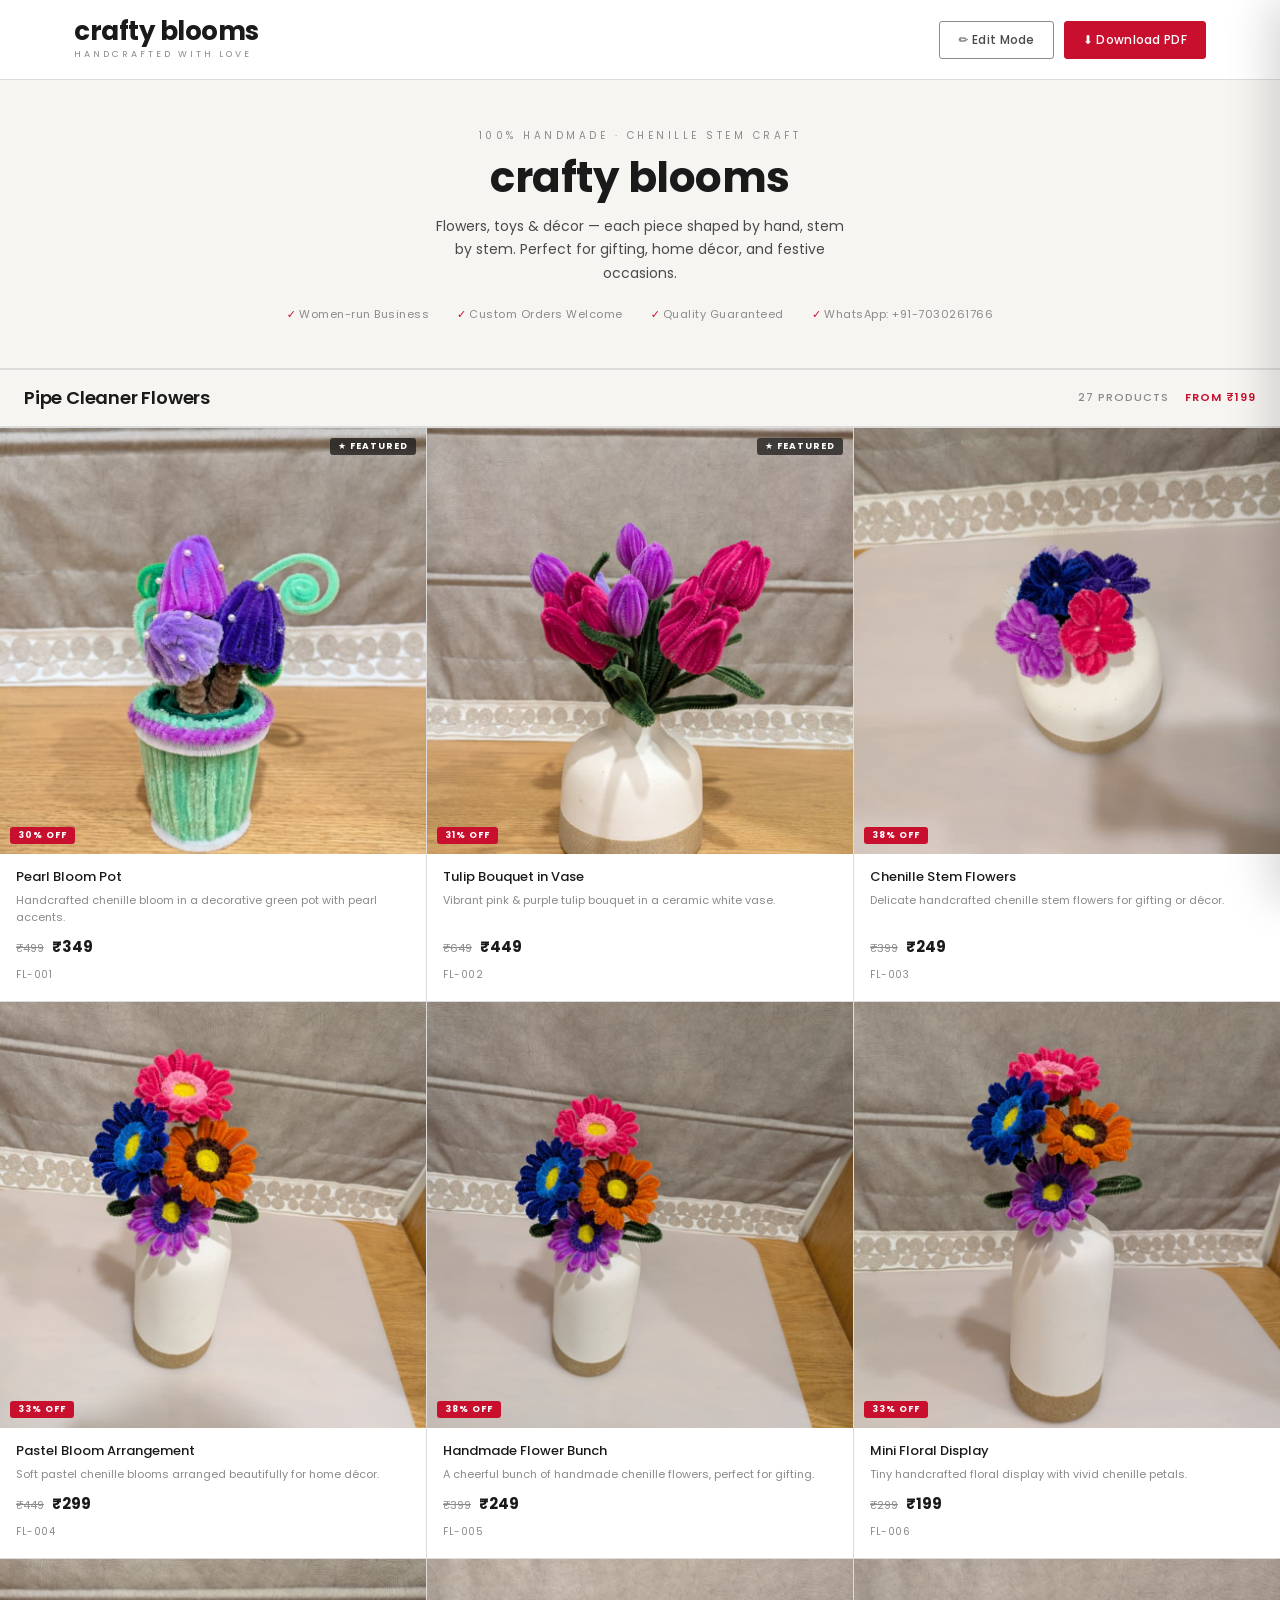
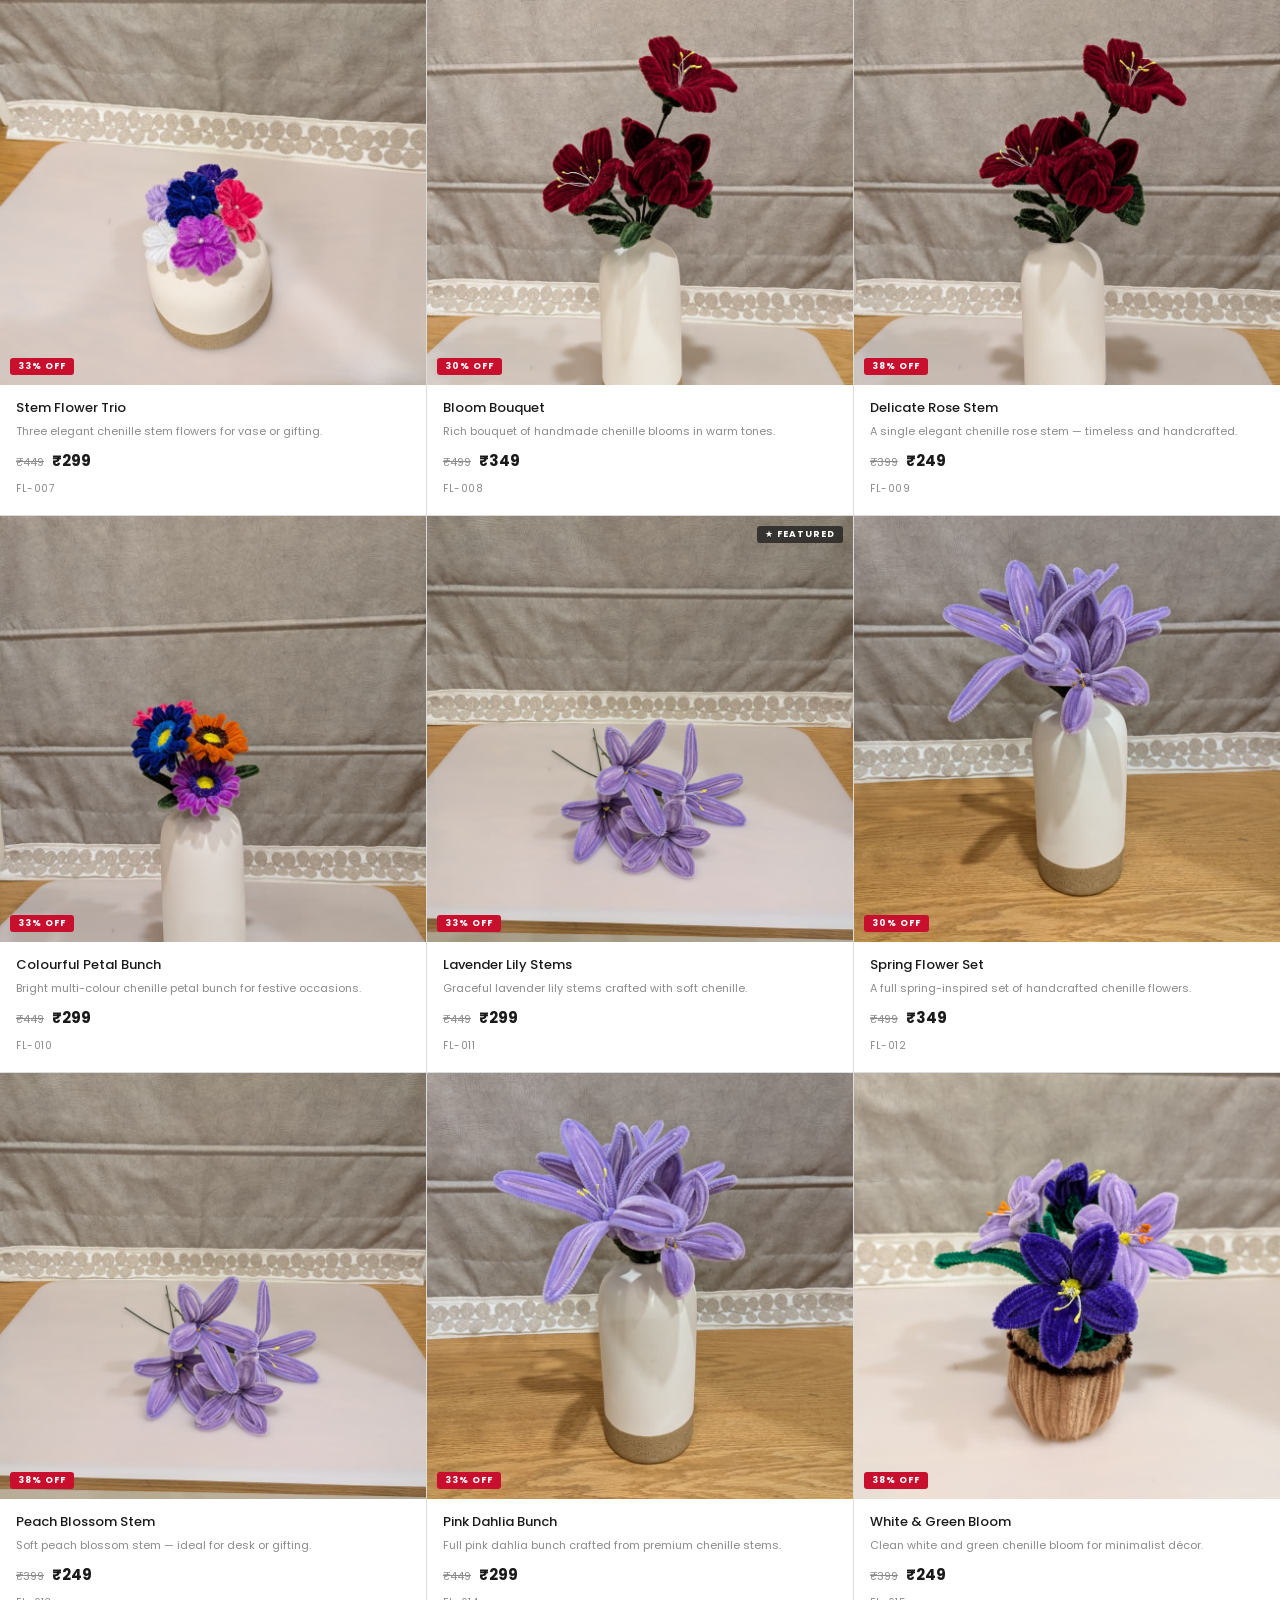
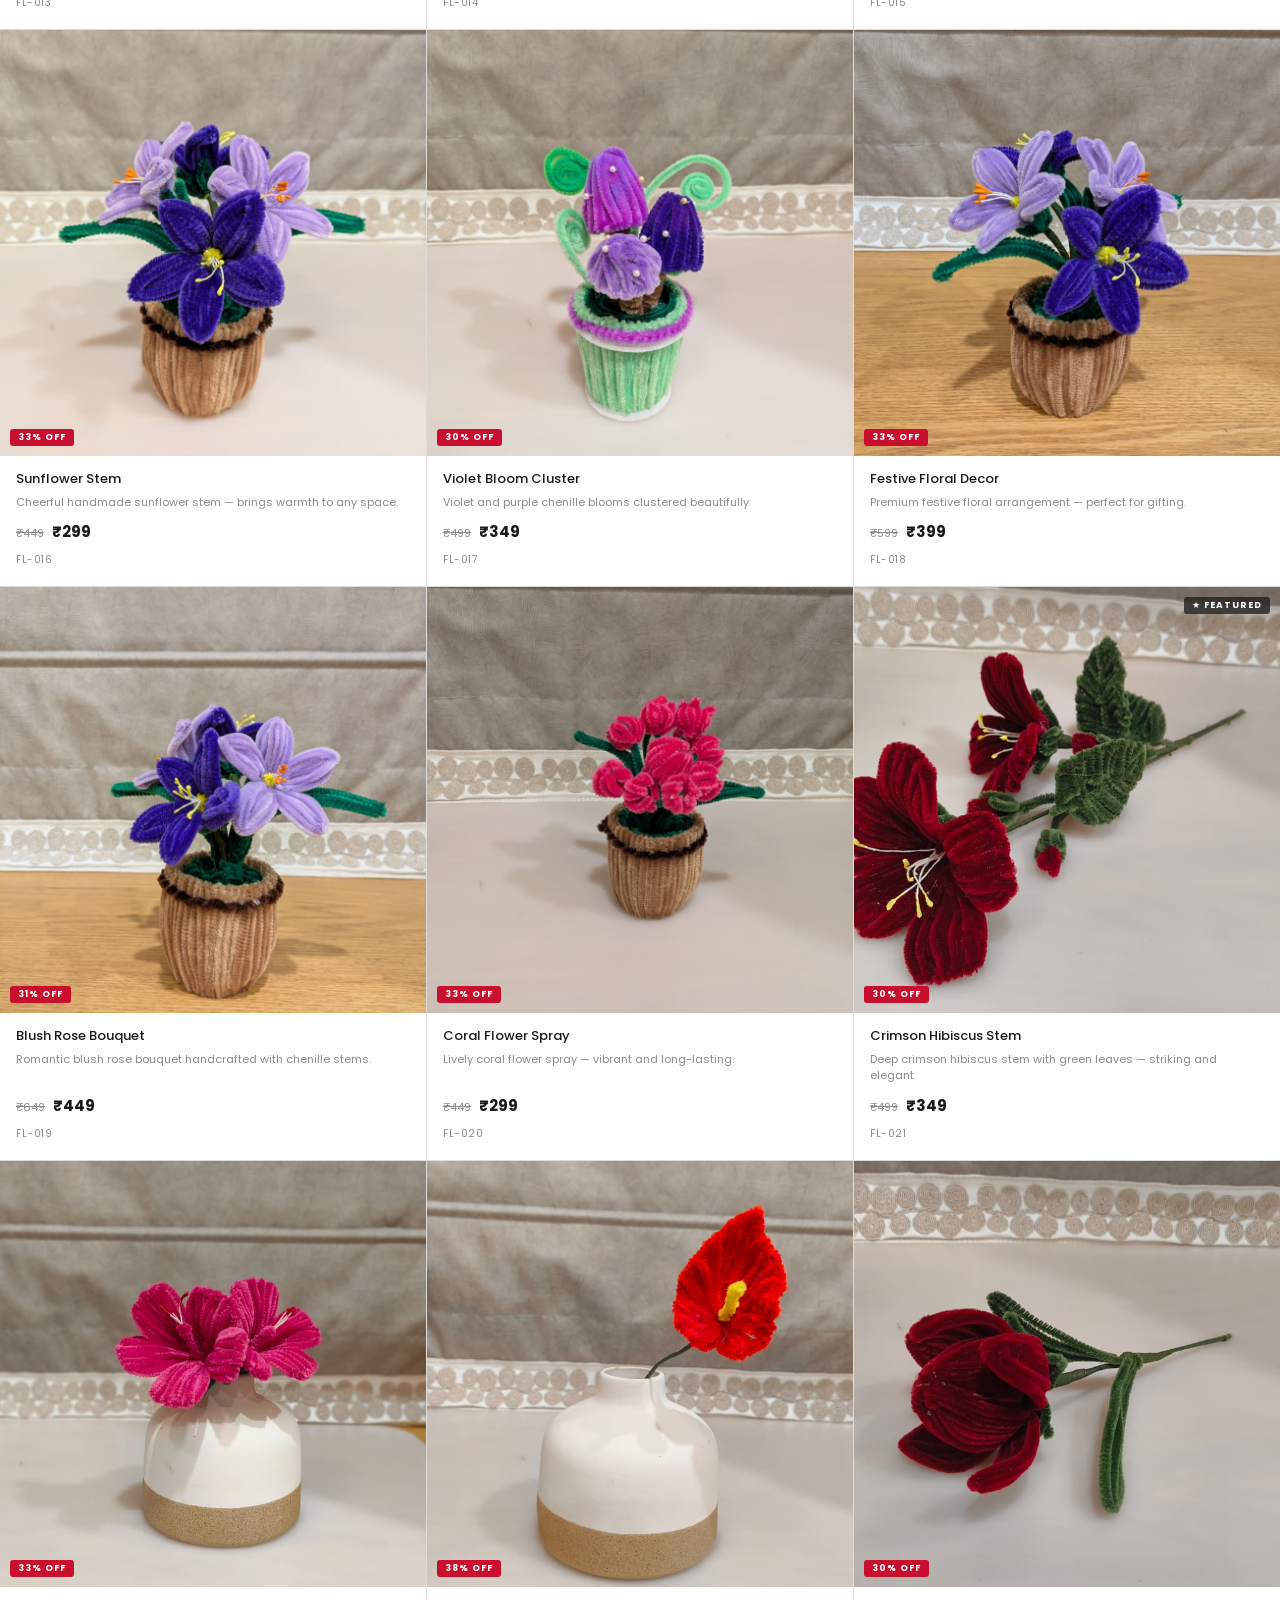
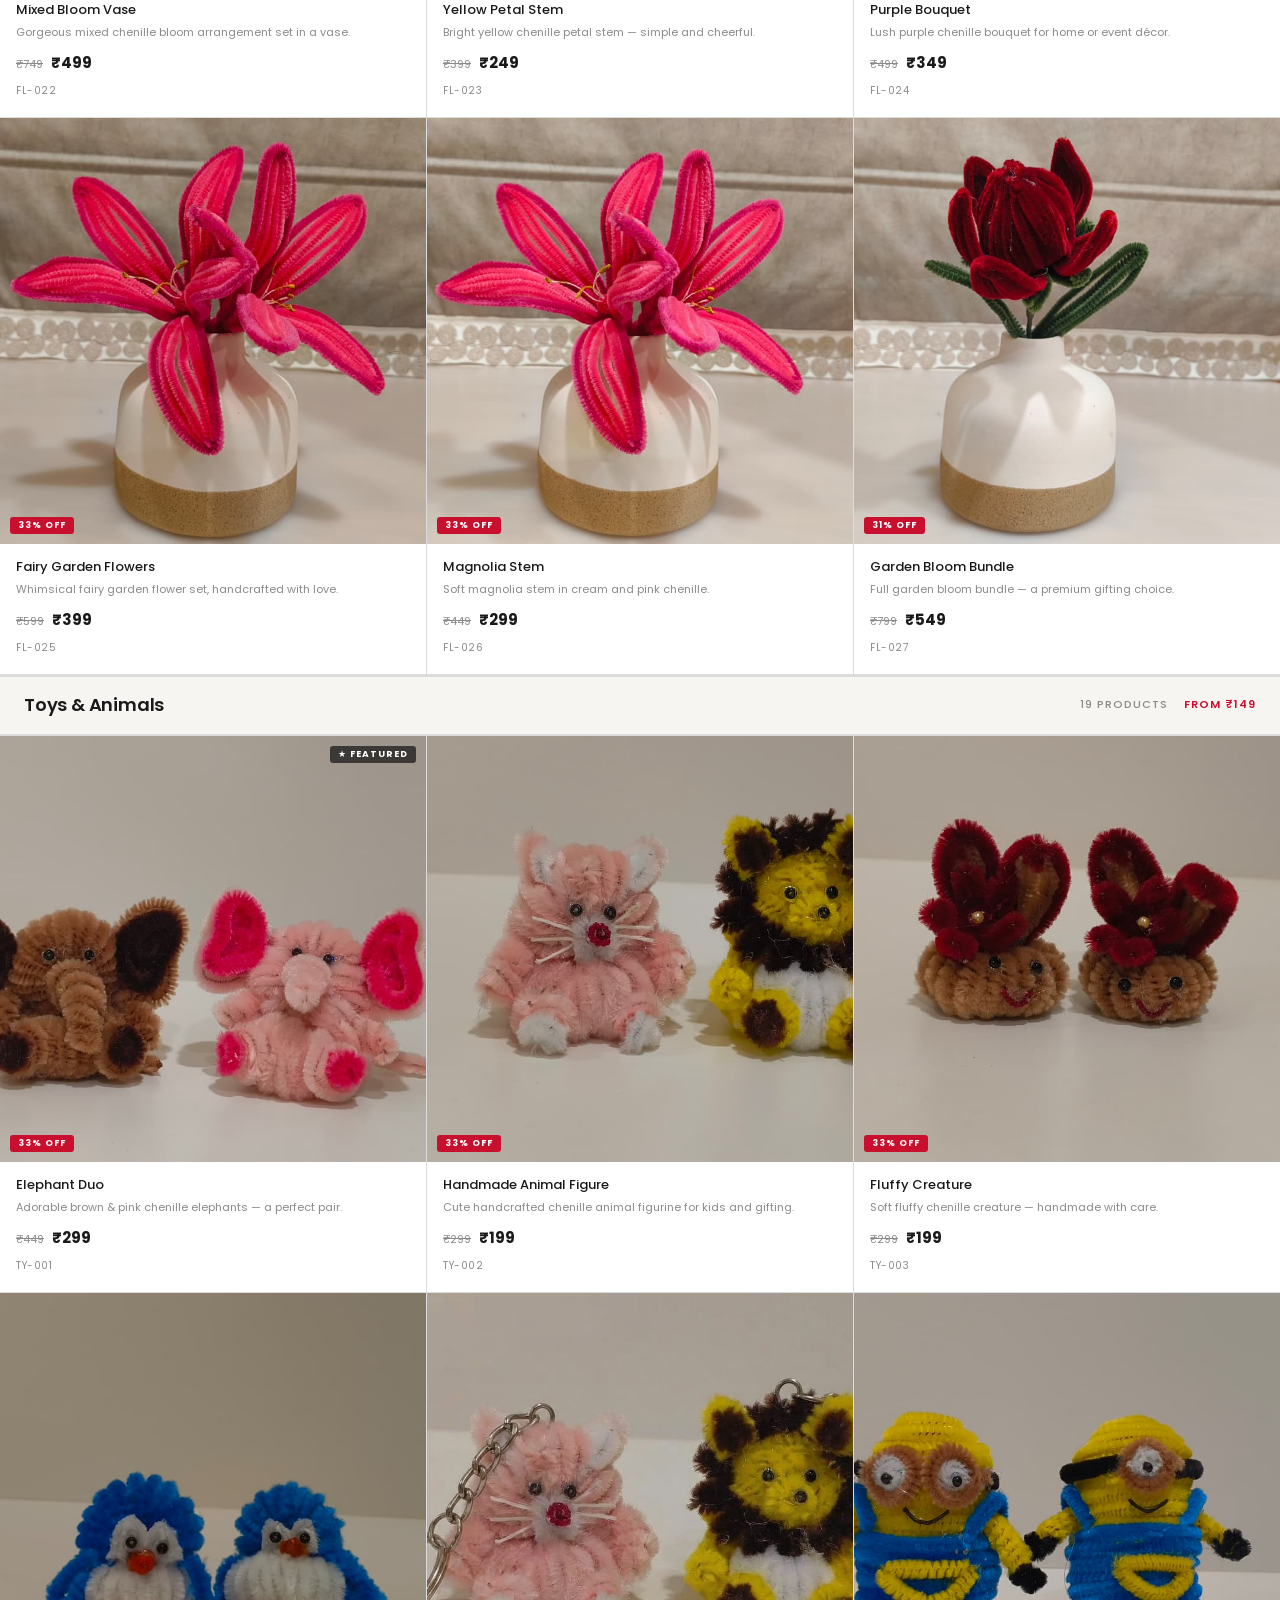
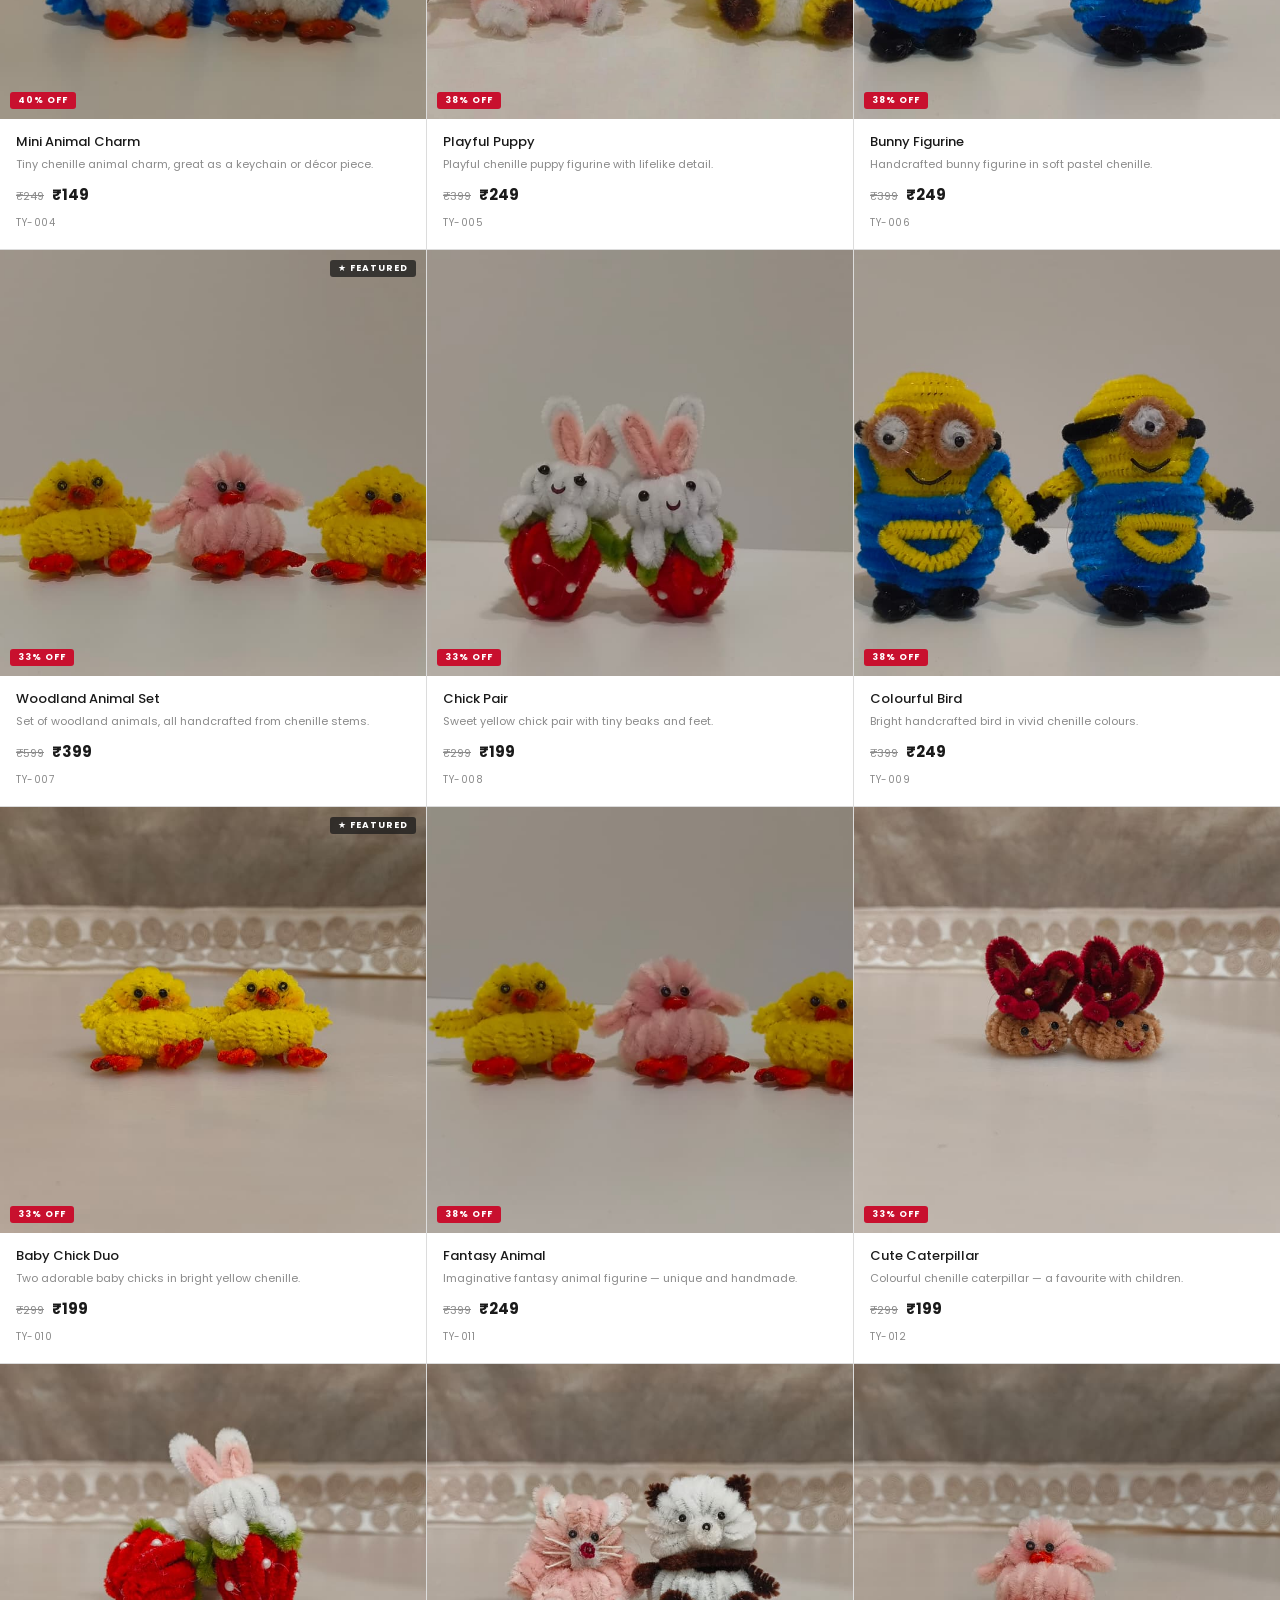
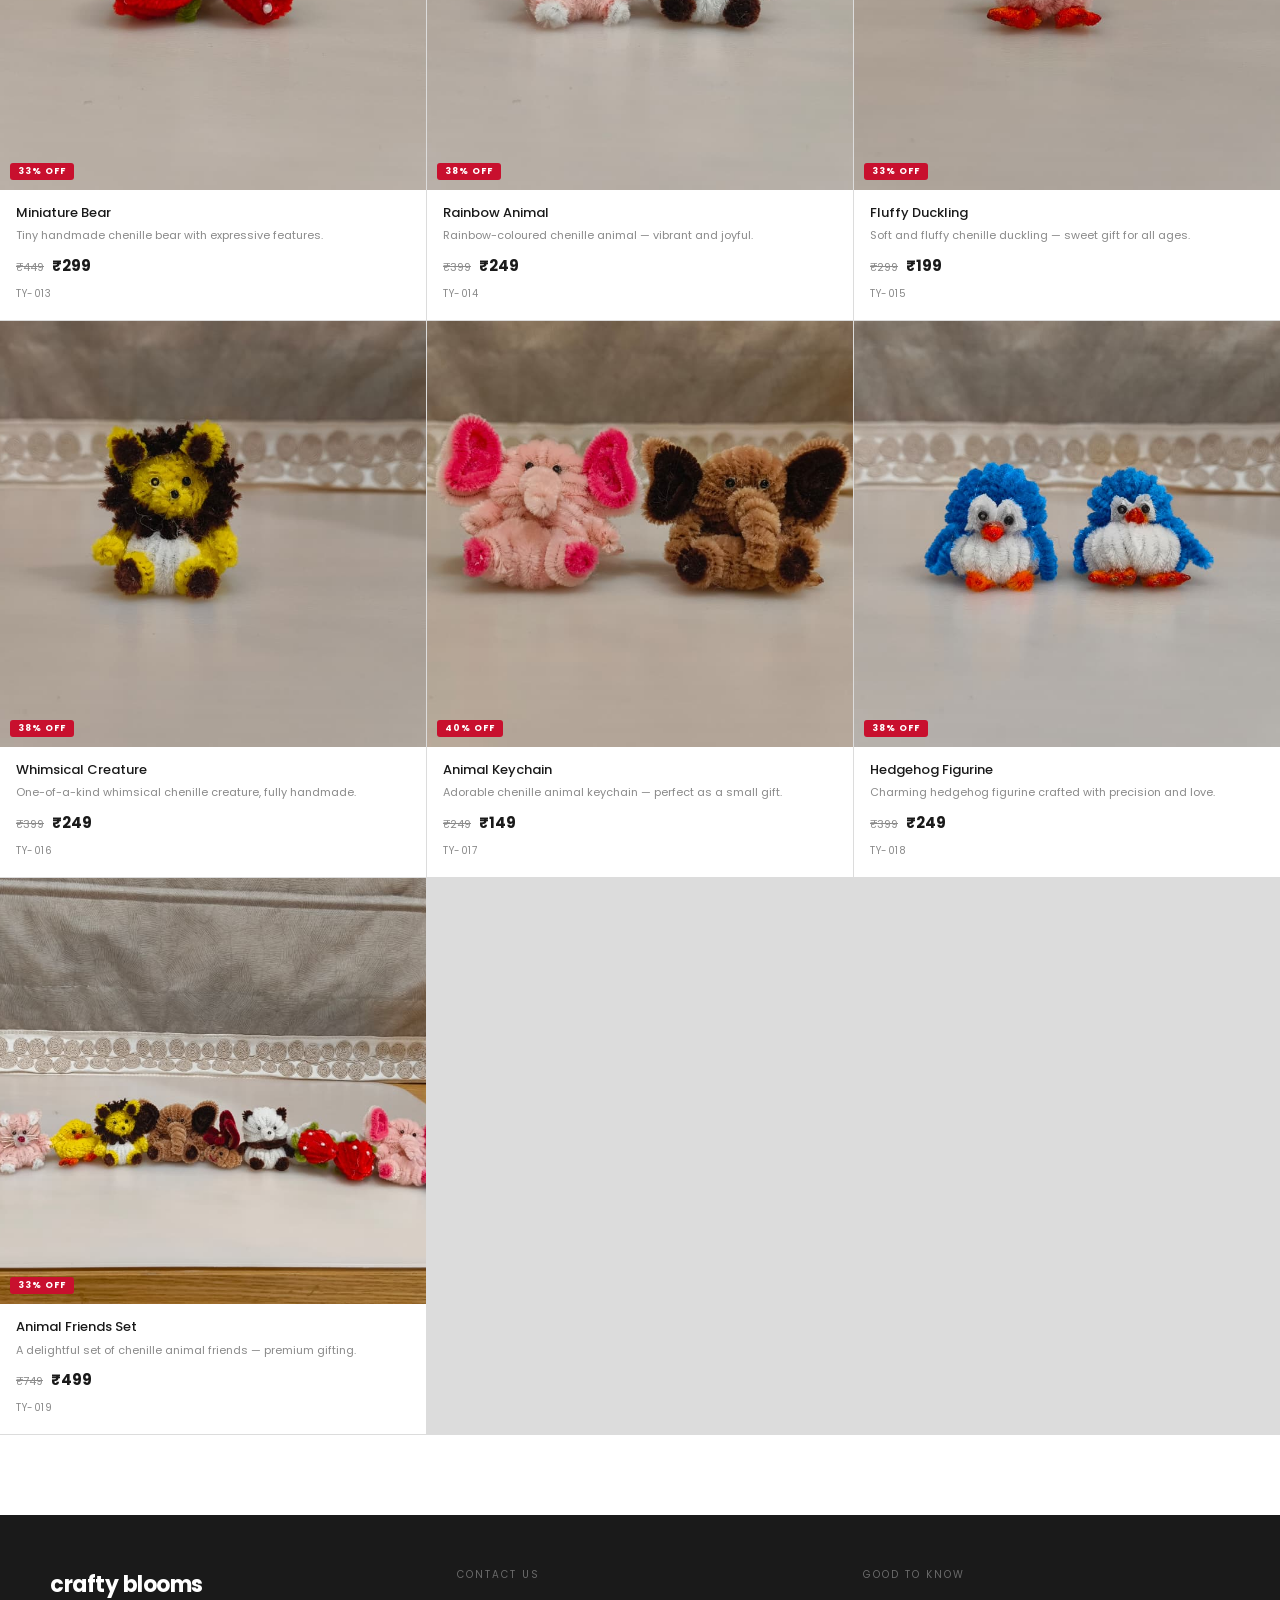
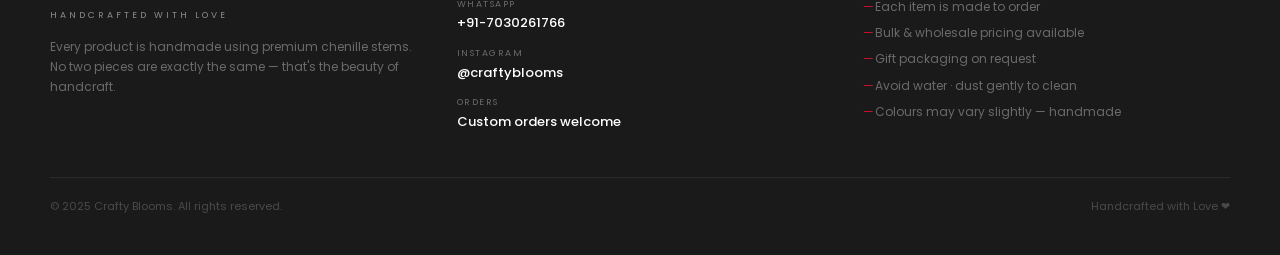
==== index.html @ d7721eab "first commit" ====
<!DOCTYPE html>
<html lang="en">
<head>
  <meta charset="UTF-8">
  <meta name="viewport" content="width=device-width, initial-scale=1.0">
  <title>Crafty Blooms — Handcrafted Chenille Stem Products</title>
  <meta name="description" content="Handcrafted pipe cleaner and chenille stem flowers, toys and décor. Handmade with love.">

  <!-- Poppins Font -->
  <link rel="preconnect" href="https://fonts.googleapis.com">
  <link rel="preconnect" href="https://fonts.gstatic.com" crossorigin>
  <link href="https://fonts.googleapis.com/css2?family=Poppins:wght@400;500;600;700&display=swap" rel="stylesheet">

  <!-- Styles -->
  <link rel="stylesheet" href="styles.css">
</head>
<body>

<!-- ════════════════════════════════════════════
     SITE HEADER
════════════════════════════════════════════ -->
<header class="site-header" id="site-header">
  <div class="site-header__inner">

    <div class="site-header__brand">
      <a class="brand-wordmark" href="#top">crafty blooms</a>
      <p class="brand-tagline">handcrafted with love</p>
    </div>

    <div class="site-header__actions">
      <button class="btn btn--add" id="add-product-btn" onclick="openNewProductForm()" style="display:none;">
        + Add Product
      </button>
      <button class="btn btn--edit-mode" id="edit-mode-btn" onclick="toggleEditMode()">
        ✏ Edit Mode
      </button>
      <button class="btn btn--pdf" id="pdf-btn" onclick="exportPDF()">
        ⬇ Download PDF
      </button>
    </div>

  </div>
</header>


<!-- ════════════════════════════════════════════
     HERO BANNER
════════════════════════════════════════════ -->
<section class="hero-banner" id="top">
  <p class="hero-banner__eyebrow">100% Handmade · Chenille Stem Craft</p>
  <h1 class="hero-banner__title">crafty blooms</h1>
  <p class="hero-banner__sub">
    Flowers, toys &amp; décor — each piece shaped by hand, stem by stem.
    Perfect for gifting, home décor, and festive occasions.
  </p>
  <div class="hero-banner__trust">
    <span class="trust-item">Women-run Business</span>
    <span class="trust-item">Custom Orders Welcome</span>
    <span class="trust-item">Quality Guaranteed</span>
    <span class="trust-item">WhatsApp: +91-7030261766</span>
  </div>
</section>


<!-- ════════════════════════════════════════════
     CATALOG MAIN
════════════════════════════════════════════ -->
<main class="catalog-main" id="catalog-main">

  <!-- ── FLOWERS SECTION ── -->
  <section class="catalog-section" id="section-flowers">
    <div class="filter-strip">
      <span class="filter-strip__left">Pipe Cleaner Flowers</span>
      <div class="filter-strip__right">
        <span class="filter-strip__count" id="flowers-count">27 products</span>
        <span class="filter-strip__from"  id="flowers-from">from ₹249</span>
      </div>
    </div>
    <div class="product-grid" id="flowers-grid">
      <!-- Rendered by catalog.js -->
    </div>
  </section>

  <div class="section-divider"></div>

  <!-- ── TOYS & ANIMALS SECTION ── -->
  <section class="catalog-section" id="section-toys">
    <div class="filter-strip">
      <span class="filter-strip__left">Toys &amp; Animals</span>
      <div class="filter-strip__right">
        <span class="filter-strip__count" id="toys-count">19 products</span>
        <span class="filter-strip__from"  id="toys-from">from ₹149</span>
      </div>
    </div>
    <div class="product-grid" id="toys-grid">
      <!-- Rendered by catalog.js -->
    </div>
  </section>

</main>


<!-- ════════════════════════════════════════════
     SITE FOOTER
════════════════════════════════════════════ -->
<footer class="site-footer">
  <div class="site-footer__inner">

    <div class="footer-brand">
      <div class="footer-brand__wordmark">crafty blooms</div>
      <div class="footer-brand__tagline">handcrafted with love</div>
      <p class="footer-brand__desc">
        Every product is handmade using premium chenille stems.
        No two pieces are exactly the same — that's the beauty of handcraft.
      </p>
    </div>

    <div class="footer-contact">
      <div class="footer-contact__heading">Contact Us</div>
      <div class="footer-contact__item">
        <span class="footer-contact__label">WhatsApp</span>
        <a class="footer-contact__value" href="https://wa.me/917030261766">+91-7030261766</a>
      </div>
      <div class="footer-contact__item">
        <span class="footer-contact__label">Instagram</span>
        <a class="footer-contact__value" href="https://instagram.com/craftyblooms" target="_blank">@craftyblooms</a>
      </div>
      <div class="footer-contact__item">
        <span class="footer-contact__label">Orders</span>
        <span class="footer-contact__value">Custom orders welcome</span>
      </div>
    </div>

    <div class="footer-policy">
      <div class="footer-policy__heading">Good to Know</div>
      <ul class="footer-policy__list">
        <li>Each item is made to order</li>
        <li>Bulk &amp; wholesale pricing available</li>
        <li>Gift packaging on request</li>
        <li>Avoid water · dust gently to clean</li>
        <li>Colours may vary slightly — handmade</li>
      </ul>
    </div>

  </div>
  <div class="site-footer__bottom">
    <span>© 2025 Crafty Blooms. All rights reserved.</span>
    <span>Handcrafted with Love ❤</span>
  </div>
</footer>


<!-- ════════════════════════════════════════════
     CROP MODAL
════════════════════════════════════════════ -->
<div id="crop-modal" role="dialog" aria-modal="true" aria-labelledby="crop-modal-title">
  <div class="crop-modal__panel">

    <div class="crop-modal__header">
      <h2 id="crop-modal-title">Adjust Crop</h2>
      <button class="modal-close" onclick="closeCropModal()" aria-label="Close">✕</button>
    </div>

    <div class="crop-modal__body">
      <div id="crop-container">
        <img id="crop-img" src="" alt="Product image for cropping" draggable="false">
        <div id="crop-overlay">
          <div class="crop-handle crop-handle--nw" data-handle="nw"></div>
          <div class="crop-handle crop-handle--n"  data-handle="n"></div>
          <div class="crop-handle crop-handle--ne" data-handle="ne"></div>
          <div class="crop-handle crop-handle--w"  data-handle="w"></div>
          <div class="crop-handle crop-handle--e"  data-handle="e"></div>
          <div class="crop-handle crop-handle--sw" data-handle="sw"></div>
          <div class="crop-handle crop-handle--s"  data-handle="s"></div>
          <div class="crop-handle crop-handle--se" data-handle="se"></div>
        </div>
      </div>
      <p class="crop-modal__hint">Drag the box to reposition · drag corners to resize</p>

      <div class="crop-modal__upload">
        <label>
          📁 Upload a different image
          <input type="file" accept="image/*" onchange="handleCropImageUpload(event)">
        </label>
      </div>
    </div>

    <div class="crop-modal__actions">
      <button class="btn"           onclick="resetCrop()">↺ Reset</button>
      <button class="btn btn--primary" onclick="saveCrop()">✓ Save Crop</button>
    </div>

  </div>
</div>


<!-- ════════════════════════════════════════════
     PRODUCT EDITOR DRAWER
════════════════════════════════════════════ -->
<div id="editor-drawer" role="dialog" aria-modal="true" aria-labelledby="editor-title">

  <div class="drawer-header">
    <h2 id="editor-title">Edit Product</h2>
    <button class="modal-close" onclick="closeProductEditor()" aria-label="Close">✕</button>
  </div>

  <div class="drawer-body">

    <!-- Hidden ID field -->
    <input type="hidden" id="editor-id">

    <div class="form-group">
      <label for="editor-name">Product Name</label>
      <input type="text" id="editor-name" placeholder="e.g. Tulip Bouquet in Vase">
    </div>

    <div class="form-group">
      <label for="editor-category">Category</label>
      <select id="editor-category">
        <option value="flowers">Pipe Cleaner Flowers</option>
        <option value="toys">Toys &amp; Animals</option>
      </select>
    </div>

    <div class="form-row">
      <div class="form-group">
        <label for="editor-price">Sale Price (₹)</label>
        <input type="number" id="editor-price" placeholder="249" min="0">
      </div>
      <div class="form-group">
        <label for="editor-mrp">MRP / Strike Price (₹)</label>
        <input type="number" id="editor-mrp" placeholder="399 (optional)" min="0">
      </div>
    </div>

    <div class="form-group">
      <label for="editor-desc">Short Description</label>
      <textarea id="editor-desc" placeholder="8–20 words describing the product…"></textarea>
    </div>

    <label class="form-check">
      <input type="checkbox" id="editor-featured">
      ★ Mark as Featured (shows badge, appears on PDF cover)
    </label>

    <div class="form-upload">
      <label>
        🖼 Upload / Replace Image
        <input type="file" accept="image/*" onchange="handleEditorImageUpload(event)">
      </label>
    </div>

  </div><!-- /drawer-body -->

  <div class="drawer-actions">
    <button class="btn btn--primary" onclick="saveProductForm()" style="width:100%;">✓ Save Product</button>
    <button class="btn btn--danger"  id="editor-delete-btn" onclick="deleteProduct(document.getElementById('editor-id').value)" style="width:100%;display:none;">🗑 Delete Product</button>
    <button class="btn"              onclick="closeProductEditor()" style="width:100%;">Cancel</button>
  </div>

</div>
<!-- Overlay behind drawer -->
<div id="editor-overlay"></div>


<!-- ════════════════════════════════════════════
     TOAST NOTIFICATION
════════════════════════════════════════════ -->
<div class="toast" id="toast" role="status" aria-live="polite"></div>


<!-- ════════════════════════════════════════════
     SCRIPTS
════════════════════════════════════════════ -->

<!-- jsPDF -->
<script src="https://cdnjs.cloudflare.com/ajax/libs/jspdf/2.5.1/jspdf.umd.min.js"></script>
<!-- html2canvas -->
<script src="https://cdnjs.cloudflare.com/ajax/libs/html2canvas/1.4.1/html2canvas.min.js"></script>

<!-- Catalog Logic -->
<script src="catalog.js"></script>

<!-- Drawer overlay wiring (needs DOM) -->
<script>
  // Show overlay when drawer opens
  const _drawer  = document.getElementById('editor-drawer');
  const _overlay = document.getElementById('editor-overlay');
  const _obs = new MutationObserver(() => {
    _overlay.style.display = _drawer.classList.contains('open') ? 'block' : 'none';
  });
  _obs.observe(_drawer, { attributes: true, attributeFilter: ['class'] });

  // Toast helper
  function showToast(msg) {
    const t = document.getElementById('toast');
    t.textContent = msg;
    t.classList.add('show');
    setTimeout(() => t.classList.remove('show'), 2400);
  }
</script>

</body>
</html>
---- styles.css ----
/* ============================================================
   Crafty Blooms — Premium Catalog Styles
   Design: afzaai.in-inspired · newdesign.md spec
   ============================================================ */

/* ── Design Tokens ── */
:root {
  --bg-page:     #FFFFFF;
  --bg-soft:     #F7F5F2;
  --bg-dark:     #1A1A1A;
  --ink-900:     #1A1A1A;
  --ink-600:     #4A4A4A;
  --ink-400:     #8A8A8A;
  --rule:        #DCDCDC;
  --accent-red:  #C8102E;
  --accent-red-light: #fdf0f2;
  --font:        'Poppins', system-ui, sans-serif;
  --radius-sm:   3px;
  --radius-md:   6px;
  --transition:  0.18s ease;
  --shadow-card: 0 1px 3px rgba(0,0,0,0.06), 0 4px 14px rgba(0,0,0,0.05);
  --shadow-lift: 0 4px 20px rgba(0,0,0,0.10), 0 1px 4px rgba(0,0,0,0.06);
}

/* ── Reset ── */
*, *::before, *::after { box-sizing: border-box; margin: 0; padding: 0; }
html { scroll-behavior: smooth; }
body {
  font-family: var(--font);
  background: var(--bg-page);
  color: var(--ink-900);
  font-size: 14px;
  line-height: 1.6;
  -webkit-font-smoothing: antialiased;
}
img { display: block; max-width: 100%; }
button { cursor: pointer; font-family: var(--font); }
input, select, textarea { font-family: var(--font); }

/* ── Layout ── */
.container {
  max-width: 1180px;
  margin: 0 auto;
  padding: 0 24px;
}

/* ── HEADER ── */
.site-header {
  position: sticky;
  top: 0;
  z-index: 100;
  background: var(--bg-page);
  border-bottom: 1px solid var(--rule);
}
.site-header__inner {
  display: flex;
  align-items: center;
  justify-content: space-between;
  padding: 18px 24px;
  max-width: 1180px;
  margin: 0 auto;
  gap: 16px;
}
.site-header__brand { flex: 0 0 auto; }
.brand-wordmark {
  font-size: 26px;
  font-weight: 700;
  letter-spacing: -0.5px;
  color: var(--ink-900);
  text-decoration: none;
  line-height: 1;
  display: block;
}
.brand-tagline {
  font-size: 9px;
  font-weight: 400;
  letter-spacing: 3px;
  text-transform: uppercase;
  color: var(--ink-400);
  margin-top: 3px;
}
.site-header__actions {
  display: flex;
  align-items: center;
  gap: 10px;
  flex-wrap: wrap;
  justify-content: flex-end;
}

/* ── HEADER BUTTONS ── */
.btn {
  display: inline-flex;
  align-items: center;
  gap: 6px;
  padding: 9px 18px;
  font-size: 12px;
  font-weight: 500;
  letter-spacing: 0.3px;
  border-radius: var(--radius-sm);
  border: 1px solid var(--rule);
  background: var(--bg-page);
  color: var(--ink-600);
  text-decoration: none;
  transition: all var(--transition);
  white-space: nowrap;
}
.btn:hover { border-color: var(--ink-900); color: var(--ink-900); }
.btn--primary {
  background: var(--ink-900);
  border-color: var(--ink-900);
  color: #fff;
}
.btn--primary:hover { background: #333; border-color: #333; color: #fff; }
.btn--danger {
  background: var(--accent-red);
  border-color: var(--accent-red);
  color: #fff;
}
.btn--danger:hover { background: #a30d24; border-color: #a30d24; color: #fff; }
.btn--edit-mode { border-color: var(--ink-400); color: var(--ink-600); }
.btn--edit-mode.active {
  background: var(--ink-900);
  border-color: var(--ink-900);
  color: #fff;
}
.btn--pdf {
  background: var(--accent-red);
  border-color: var(--accent-red);
  color: #fff;
}
.btn--pdf:hover { background: #a30d24; border-color: #a30d24; }
.btn--pdf:disabled { opacity: 0.6; cursor: not-allowed; }
.btn--add { display: none; } /* shown only in edit mode via JS */

/* ── HERO BANNER ── */
.hero-banner {
  background: var(--bg-soft);
  border-bottom: 1px solid var(--rule);
  padding: 48px 24px 44px;
  text-align: center;
}
.hero-banner__eyebrow {
  font-size: 10px;
  letter-spacing: 3.5px;
  text-transform: uppercase;
  color: var(--ink-400);
  margin-bottom: 10px;
}
.hero-banner__title {
  font-size: clamp(28px, 4vw, 42px);
  font-weight: 700;
  letter-spacing: -0.5px;
  color: var(--ink-900);
  line-height: 1.15;
  margin-bottom: 12px;
}
.hero-banner__sub {
  font-size: 14px;
  color: var(--ink-600);
  max-width: 420px;
  margin: 0 auto 20px;
  line-height: 1.7;
}
.hero-banner__trust {
  display: flex;
  justify-content: center;
  gap: 28px;
  flex-wrap: wrap;
}
.trust-item {
  font-size: 11px;
  color: var(--ink-400);
  letter-spacing: 0.5px;
}
.trust-item::before { content: '✓  '; color: var(--accent-red); font-weight: 700; }

/* ── MAIN CONTENT ── */
.catalog-main { padding: 0 0 80px; }

/* ── CATEGORY SECTION ── */
.catalog-section { margin-bottom: 0; }

/* ── FILTER STRIP ── */
.filter-strip {
  display: flex;
  align-items: center;
  justify-content: space-between;
  padding: 14px 24px;
  background: var(--bg-soft);
  border-top: 1px solid var(--rule);
  border-bottom: 1px solid var(--rule);
  position: sticky;
  top: 69px;
  z-index: 90;
}
.filter-strip__left {
  font-size: 18px;
  font-weight: 600;
  color: var(--ink-900);
  letter-spacing: -0.2px;
}
.filter-strip__right {
  display: flex;
  align-items: center;
  gap: 16px;
  font-size: 11px;
  font-weight: 500;
  letter-spacing: 1px;
  text-transform: uppercase;
  color: var(--ink-400);
}
.filter-strip__count { color: var(--ink-400); }
.filter-strip__from  { color: var(--accent-red); font-weight: 600; }

/* ── PRODUCT GRID ── */
.product-grid {
  display: grid;
  grid-template-columns: repeat(3, 1fr);
  gap: 1px;
  background: var(--rule);
  border-top: 1px solid var(--rule);
  border-bottom: 1px solid var(--rule);
}
@media (max-width: 900px)  { .product-grid { grid-template-columns: repeat(2, 1fr); } }
@media (max-width: 520px)  { .product-grid { grid-template-columns: 1fr; } }

/* ── PRODUCT CARD ── */
.product-card {
  background: var(--bg-page);
  display: flex;
  flex-direction: column;
  position: relative;
  transition: transform var(--transition), box-shadow var(--transition);
}
.product-card:hover {
  z-index: 2;
  transform: translateY(-2px);
  box-shadow: var(--shadow-lift);
}
.product-card--featured { background: var(--bg-page); }

/* ── CARD IMAGE ── */
.product-card__image-wrap {
  position: relative;
  width: 100%;
  aspect-ratio: 1 / 1;
  overflow: hidden;
  background: var(--bg-soft);
}
.product-card__image {
  width: 100%;
  height: 100%;
  object-fit: cover;
  object-position: center;
  transition: transform 0.4s ease;
  display: block;
}
.product-card:hover .product-card__image { transform: scale(1.03); }

/* ── BADGES ── */
.badge {
  position: absolute;
  font-size: 9px;
  font-weight: 700;
  letter-spacing: 1px;
  text-transform: uppercase;
  padding: 4px 8px;
  border-radius: var(--radius-sm);
  line-height: 1;
  z-index: 3;
}
.badge--discount {
  bottom: 10px;
  left: 10px;
  background: var(--accent-red);
  color: #fff;
}
.badge--featured {
  top: 10px;
  right: 10px;
  background: rgba(26,26,26,0.75);
  color: #fff;
  backdrop-filter: blur(4px);
}

/* ── CARD EDIT OVERLAY ── */
.card-edit-overlay {
  position: absolute;
  inset: 0;
  background: rgba(26,26,26,0.45);
  display: flex;
  align-items: center;
  justify-content: center;
  gap: 10px;
  opacity: 0;
  transition: opacity var(--transition);
  z-index: 4;
}
.product-card:hover .card-edit-overlay { opacity: 1; }
.card-btn {
  padding: 8px 14px;
  font-size: 11px;
  font-weight: 600;
  border: 1.5px solid #fff;
  background: rgba(255,255,255,0.15);
  color: #fff;
  border-radius: var(--radius-sm);
  backdrop-filter: blur(6px);
  transition: background var(--transition);
}
.card-btn:hover { background: rgba(255,255,255,0.35); }

/* ── CARD BODY ── */
.product-card__body {
  padding: 14px 16px 18px;
  flex: 1;
  display: flex;
  flex-direction: column;
  gap: 4px;
}
.product-card__name {
  font-size: 13px;
  font-weight: 500;
  color: var(--ink-900);
  line-height: 1.35;
}
.product-card__desc {
  font-size: 11px;
  color: var(--ink-400);
  line-height: 1.5;
  flex: 1;
  margin-top: 2px;
  display: -webkit-box;
  -webkit-line-clamp: 2;
  -webkit-box-orient: vertical;
  overflow: hidden;
}
.product-card__pricing {
  display: flex;
  align-items: baseline;
  gap: 8px;
  margin-top: 6px;
}
.product-card__mrp {
  font-size: 11px;
  font-weight: 400;
  color: var(--ink-400);
  text-decoration: line-through;
}
.product-card__price {
  font-size: 15px;
  font-weight: 700;
  color: var(--ink-900);
}
.product-card__sku {
  font-size: 10px;
  color: var(--ink-400);
  letter-spacing: 0.5px;
  margin-top: 4px;
}

/* ── SECTION DIVIDER between Flowers & Toys ── */
.section-divider {
  height: 1px;
  background: var(--rule);
  margin: 0;
}

/* ── FOOTER ── */
.site-footer {
  background: var(--bg-dark);
  color: #fff;
  padding: 52px 24px 40px;
}
.site-footer__inner {
  max-width: 1180px;
  margin: 0 auto;
  display: grid;
  grid-template-columns: 1fr 1fr 1fr;
  gap: 40px;
  align-items: start;
}
@media (max-width: 720px) {
  .site-footer__inner { grid-template-columns: 1fr; gap: 28px; }
}
.footer-brand__wordmark {
  font-size: 22px;
  font-weight: 700;
  letter-spacing: -0.5px;
  margin-bottom: 6px;
}
.footer-brand__tagline {
  font-size: 9px;
  letter-spacing: 3px;
  text-transform: uppercase;
  color: #8a8a8a;
  margin-bottom: 14px;
}
.footer-brand__desc {
  font-size: 12px;
  color: #6a6a6a;
  line-height: 1.7;
}
.footer-contact__heading {
  font-size: 10px;
  letter-spacing: 2px;
  text-transform: uppercase;
  color: #6a6a6a;
  margin-bottom: 14px;
}
.footer-contact__item {
  display: flex;
  flex-direction: column;
  margin-bottom: 12px;
}
.footer-contact__label {
  font-size: 9px;
  letter-spacing: 1.5px;
  text-transform: uppercase;
  color: #6a6a6a;
  margin-bottom: 2px;
}
.footer-contact__value {
  font-size: 13px;
  font-weight: 500;
  color: #fff;
  text-decoration: none;
}
.footer-contact__value:hover { color: #ddd; }
.footer-policy__heading {
  font-size: 10px;
  letter-spacing: 2px;
  text-transform: uppercase;
  color: #6a6a6a;
  margin-bottom: 14px;
}
.footer-policy__list {
  list-style: none;
  display: flex;
  flex-direction: column;
  gap: 7px;
}
.footer-policy__list li {
  font-size: 12px;
  color: #6a6a6a;
  padding-left: 12px;
  position: relative;
}
.footer-policy__list li::before {
  content: '—';
  position: absolute;
  left: 0;
  color: var(--accent-red);
}
.site-footer__bottom {
  max-width: 1180px;
  margin: 32px auto 0;
  padding-top: 20px;
  border-top: 1px solid #2a2a2a;
  display: flex;
  justify-content: space-between;
  align-items: center;
  font-size: 11px;
  color: #4a4a4a;
  flex-wrap: wrap;
  gap: 8px;
}

/* ── CROP MODAL ── */
#crop-modal {
  display: none;
  position: fixed;
  inset: 0;
  z-index: 1000;
  background: rgba(26,26,26,0.75);
  align-items: center;
  justify-content: center;
  padding: 20px;
  backdrop-filter: blur(4px);
}
.crop-modal__panel {
  background: var(--bg-page);
  border-radius: var(--radius-md);
  width: 100%;
  max-width: 640px;
  max-height: 90vh;
  overflow-y: auto;
  box-shadow: 0 24px 64px rgba(0,0,0,0.25);
}
.crop-modal__header {
  display: flex;
  align-items: center;
  justify-content: space-between;
  padding: 18px 22px;
  border-bottom: 1px solid var(--rule);
}
.crop-modal__header h2 {
  font-size: 15px;
  font-weight: 600;
  color: var(--ink-900);
}
.modal-close {
  width: 32px;
  height: 32px;
  border: 1px solid var(--rule);
  background: none;
  border-radius: 50%;
  font-size: 16px;
  color: var(--ink-400);
  display: flex;
  align-items: center;
  justify-content: center;
  transition: all var(--transition);
}
.modal-close:hover { background: var(--bg-soft); color: var(--ink-900); }
.crop-modal__body { padding: 20px 22px; }
#crop-container {
  position: relative;
  width: 100%;
  user-select: none;
  background: var(--bg-soft);
  border: 1px solid var(--rule);
  border-radius: var(--radius-sm);
  overflow: hidden;
  cursor: crosshair;
}
#crop-img {
  width: 100%;
  height: auto;
  display: block;
  pointer-events: none;
}
#crop-overlay {
  position: absolute;
  border: 2px solid #fff;
  box-shadow: 0 0 0 9999px rgba(0,0,0,0.45);
  cursor: move;
}
.crop-handle {
  position: absolute;
  width: 10px;
  height: 10px;
  background: #fff;
  border: 1.5px solid var(--accent-red);
  border-radius: 2px;
}
.crop-handle--nw { top: -5px;  left: -5px;  cursor: nw-resize; }
.crop-handle--ne { top: -5px;  right: -5px; cursor: ne-resize; }
.crop-handle--sw { bottom: -5px; left: -5px;  cursor: sw-resize; }
.crop-handle--se { bottom: -5px; right: -5px; cursor: se-resize; }
.crop-handle--n  { top: -5px;  left: 50%;   transform: translateX(-50%); cursor: n-resize; }
.crop-handle--s  { bottom: -5px; left: 50%; transform: translateX(-50%); cursor: s-resize; }
.crop-handle--w  { top: 50%;   left: -5px;  transform: translateY(-50%); cursor: w-resize; }
.crop-handle--e  { top: 50%;   right: -5px; transform: translateY(-50%); cursor: e-resize; }
.crop-modal__hint {
  font-size: 11px;
  color: var(--ink-400);
  margin-top: 10px;
  text-align: center;
}
.crop-modal__upload { margin-top: 14px; }
.crop-modal__upload label {
  display: inline-flex;
  align-items: center;
  gap: 6px;
  padding: 8px 14px;
  font-size: 12px;
  font-weight: 500;
  border: 1px solid var(--rule);
  border-radius: var(--radius-sm);
  cursor: pointer;
  color: var(--ink-600);
  transition: all var(--transition);
}
.crop-modal__upload label:hover { border-color: var(--ink-900); color: var(--ink-900); }
.crop-modal__upload input { display: none; }
.crop-modal__actions {
  display: flex;
  gap: 10px;
  padding: 16px 22px;
  border-top: 1px solid var(--rule);
  justify-content: flex-end;
}

/* ── EDITOR DRAWER ── */
#editor-overlay {
  display: none;
  position: fixed;
  inset: 0;
  z-index: 900;
  background: rgba(26,26,26,0.4);
  backdrop-filter: blur(2px);
}
#editor-drawer {
  position: fixed;
  top: 0;
  right: 0;
  bottom: 0;
  width: 380px;
  max-width: 95vw;
  background: var(--bg-page);
  z-index: 910;
  transform: translateX(100%);
  transition: transform 0.28s cubic-bezier(0.4,0,0.2,1);
  display: flex;
  flex-direction: column;
  box-shadow: -12px 0 40px rgba(0,0,0,0.15);
}
#editor-drawer.open  { transform: translateX(0); }
#editor-drawer.open + #editor-overlay,
#editor-overlay.visible { display: block; }
.drawer-header {
  display: flex;
  align-items: center;
  justify-content: space-between;
  padding: 18px 22px;
  border-bottom: 1px solid var(--rule);
  flex-shrink: 0;
}
.drawer-header h2 {
  font-size: 15px;
  font-weight: 600;
  color: var(--ink-900);
}
.drawer-body {
  flex: 1;
  overflow-y: auto;
  padding: 22px;
  display: flex;
  flex-direction: column;
  gap: 16px;
}
.form-group {
  display: flex;
  flex-direction: column;
  gap: 5px;
}
.form-group label {
  font-size: 10px;
  font-weight: 600;
  letter-spacing: 1px;
  text-transform: uppercase;
  color: var(--ink-400);
}
.form-group input,
.form-group select,
.form-group textarea {
  padding: 10px 12px;
  font-size: 13px;
  border: 1px solid var(--rule);
  border-radius: var(--radius-sm);
  color: var(--ink-900);
  background: var(--bg-page);
  transition: border-color var(--transition);
  outline: none;
  width: 100%;
}
.form-group input:focus,
.form-group select:focus,
.form-group textarea:focus { border-color: var(--ink-900); }
.form-group textarea { resize: vertical; min-height: 72px; }
.form-row { display: grid; grid-template-columns: 1fr 1fr; gap: 12px; }
.form-check {
  display: flex;
  align-items: center;
  gap: 10px;
  padding: 10px 12px;
  border: 1px solid var(--rule);
  border-radius: var(--radius-sm);
  cursor: pointer;
  font-size: 13px;
  color: var(--ink-600);
}
.form-check input[type=checkbox] { width: 16px; height: 16px; accent-color: var(--ink-900); cursor: pointer; }
.form-upload { margin-top: 4px; }
.form-upload label {
  display: inline-flex;
  align-items: center;
  gap: 6px;
  padding: 9px 16px;
  font-size: 12px;
  font-weight: 500;
  border: 1px dashed var(--rule);
  border-radius: var(--radius-sm);
  cursor: pointer;
  color: var(--ink-400);
  width: 100%;
  justify-content: center;
  transition: all var(--transition);
}
.form-upload label:hover { border-color: var(--ink-600); color: var(--ink-600); background: var(--bg-soft); }
.form-upload input { display: none; }
.drawer-actions {
  padding: 16px 22px;
  border-top: 1px solid var(--rule);
  display: flex;
  flex-direction: column;
  gap: 10px;
  flex-shrink: 0;
}

/* ── TOAST NOTIFICATION ── */
.toast {
  position: fixed;
  bottom: 24px;
  left: 50%;
  transform: translateX(-50%) translateY(12px);
  background: var(--ink-900);
  color: #fff;
  padding: 12px 22px;
  border-radius: 24px;
  font-size: 13px;
  font-weight: 500;
  z-index: 2000;
  opacity: 0;
  transition: opacity 0.2s, transform 0.2s;
  pointer-events: none;
  white-space: nowrap;
}
.toast.show { opacity: 1; transform: translateX(-50%) translateY(0); }

/* ── UTILITY ── */
.sr-only { position: absolute; width: 1px; height: 1px; overflow: hidden; clip: rect(0,0,0,0); }
.red-accent { color: var(--accent-red); }
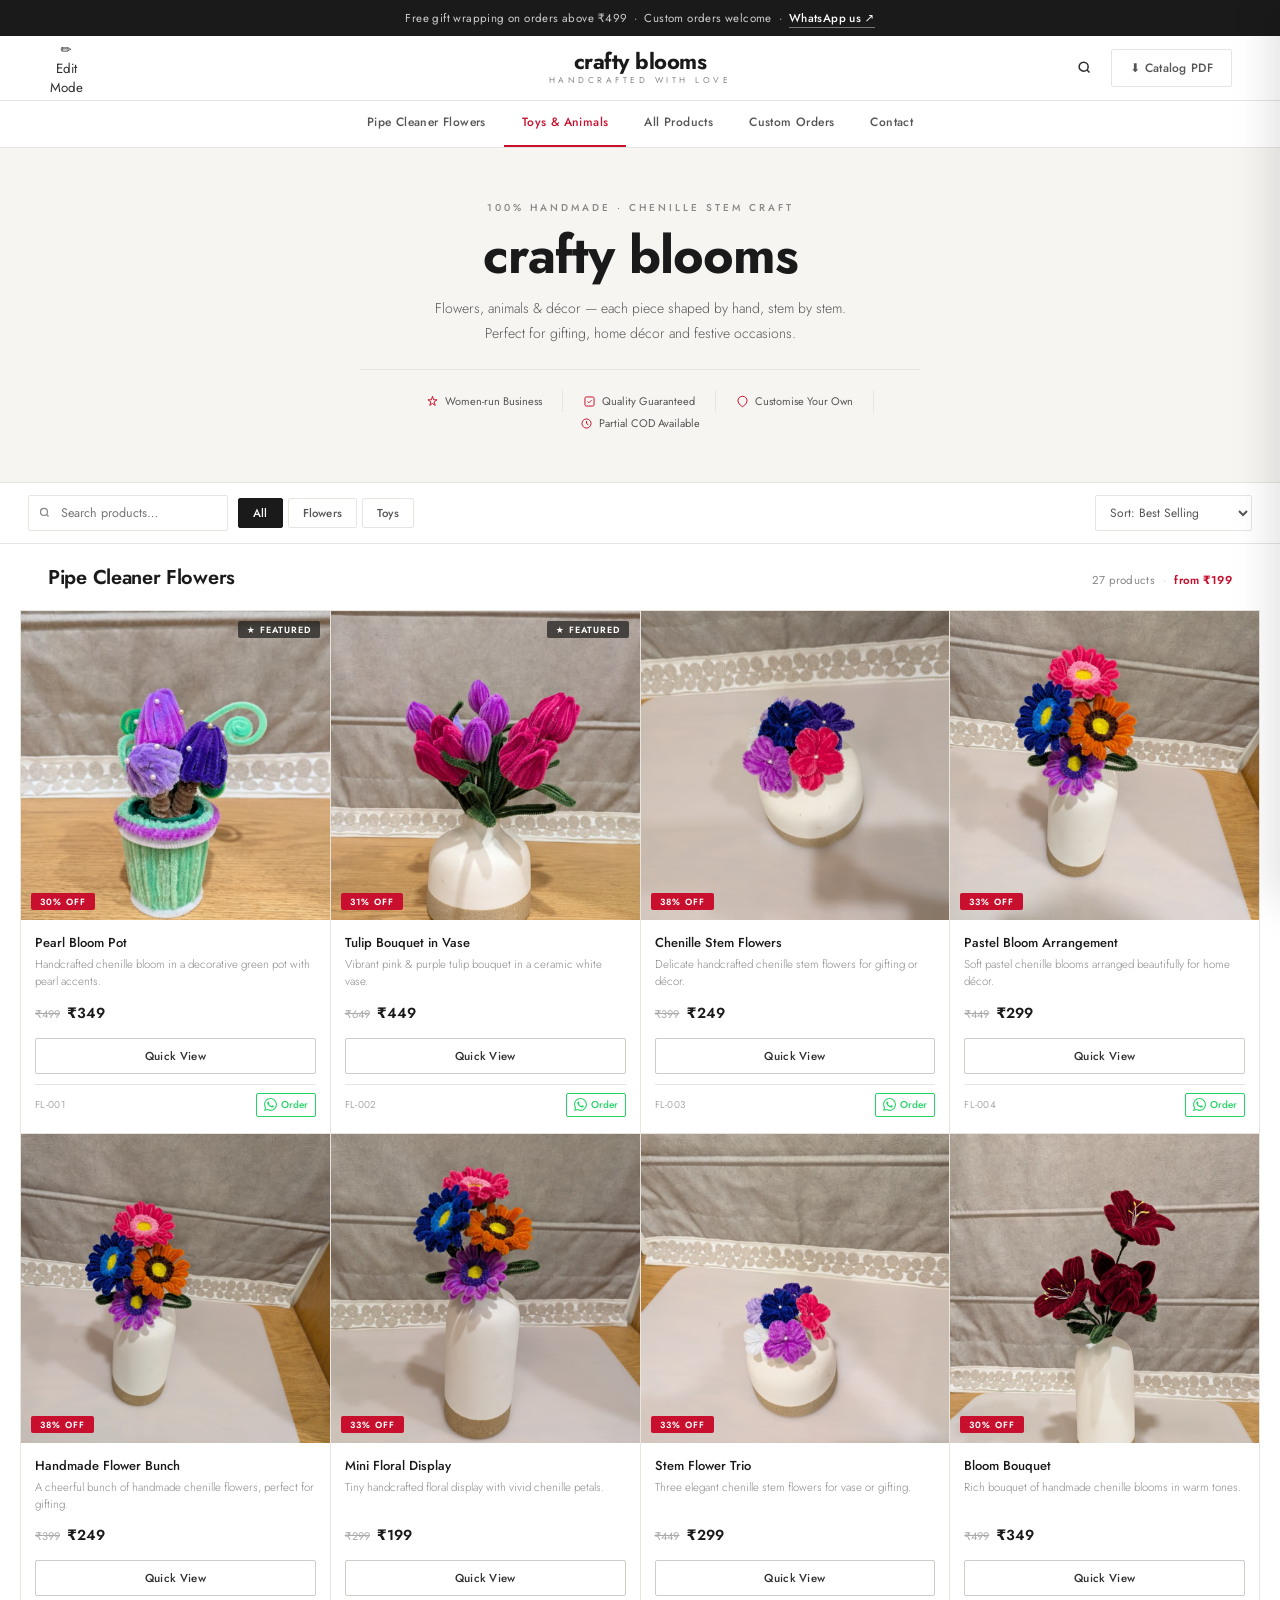
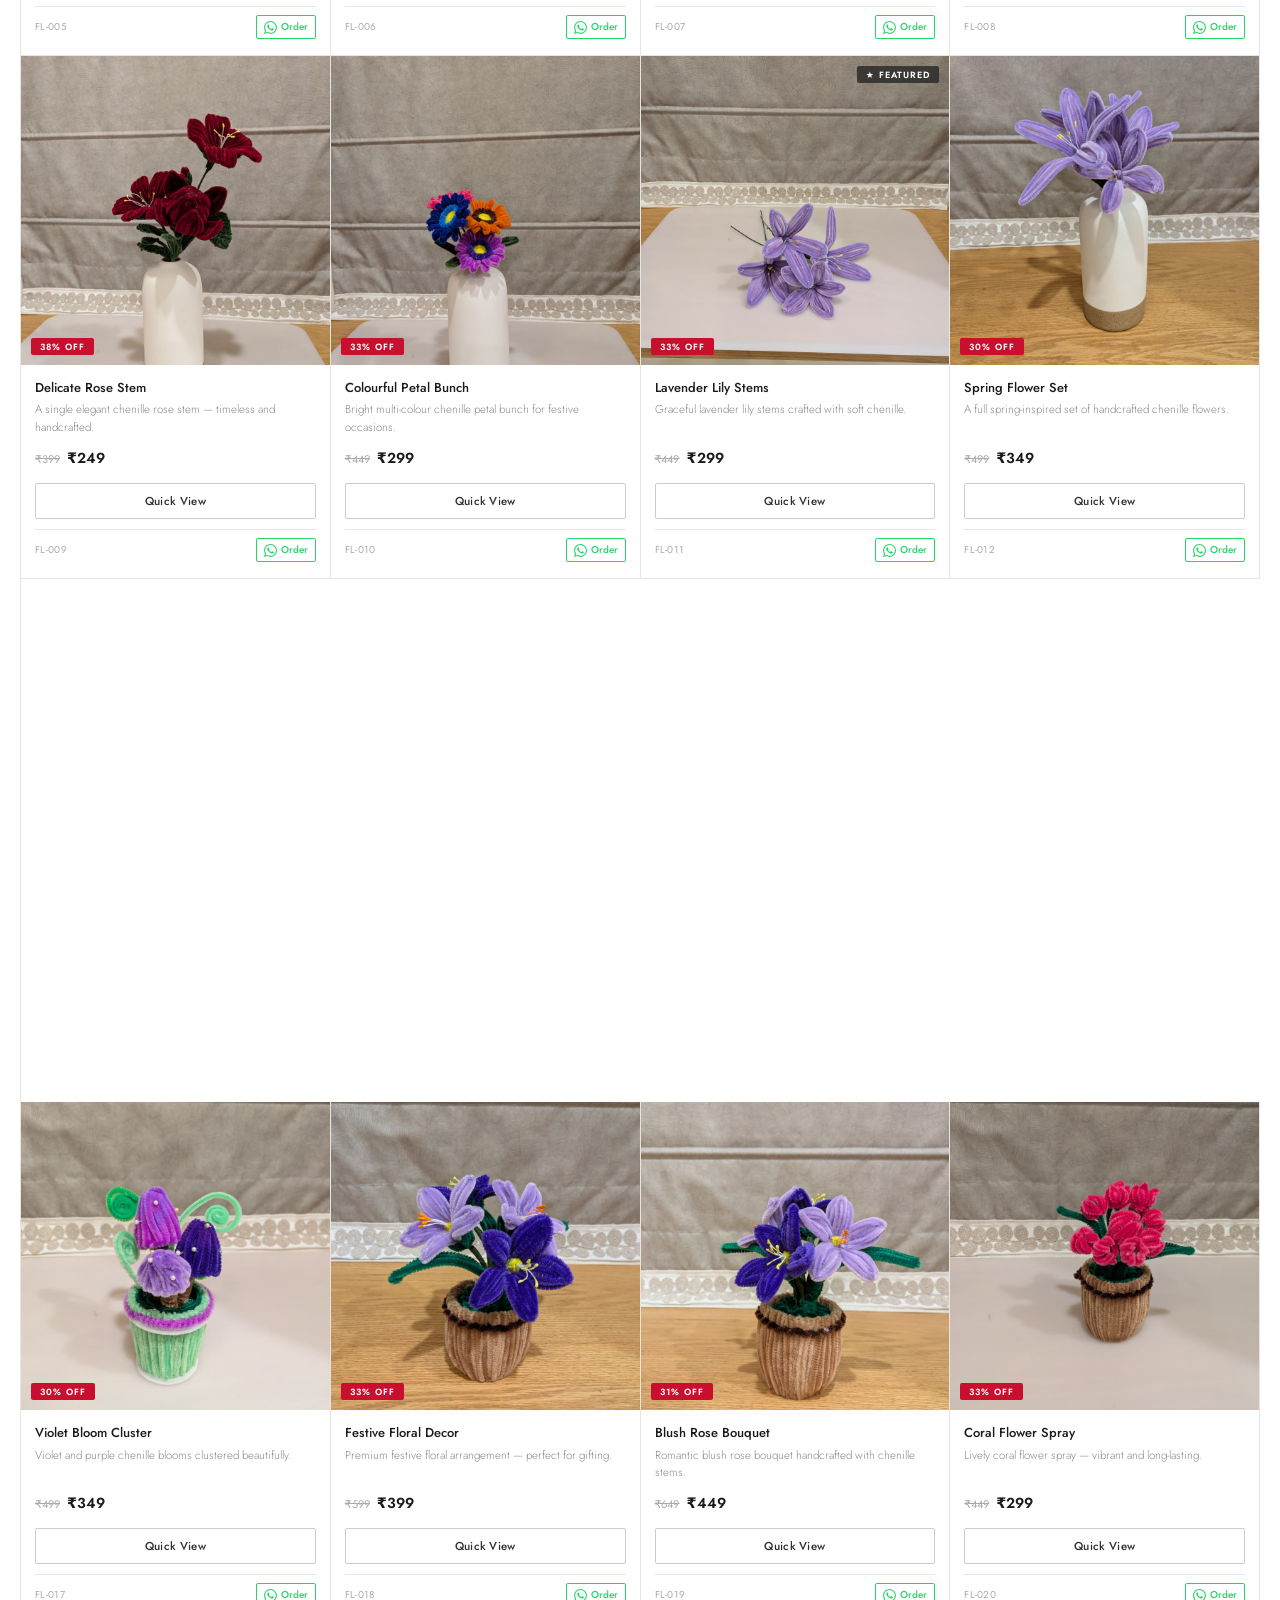
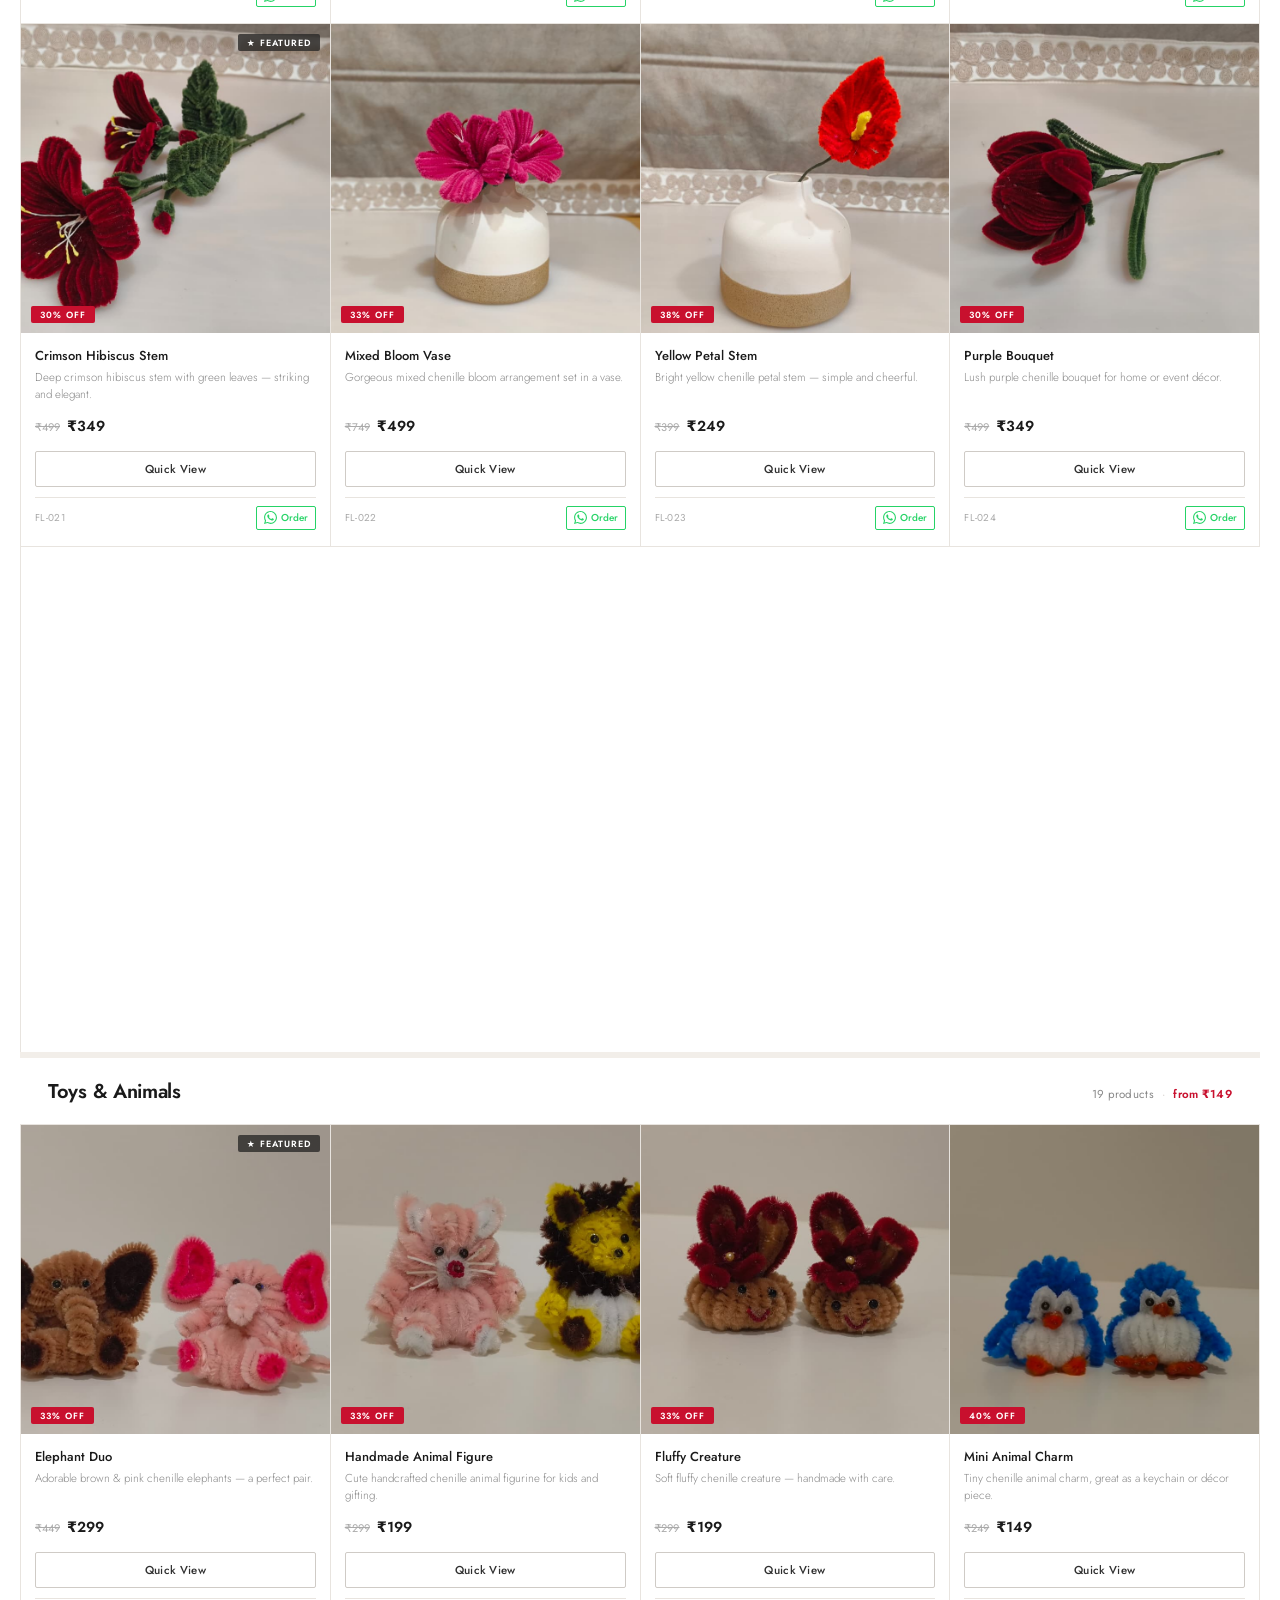
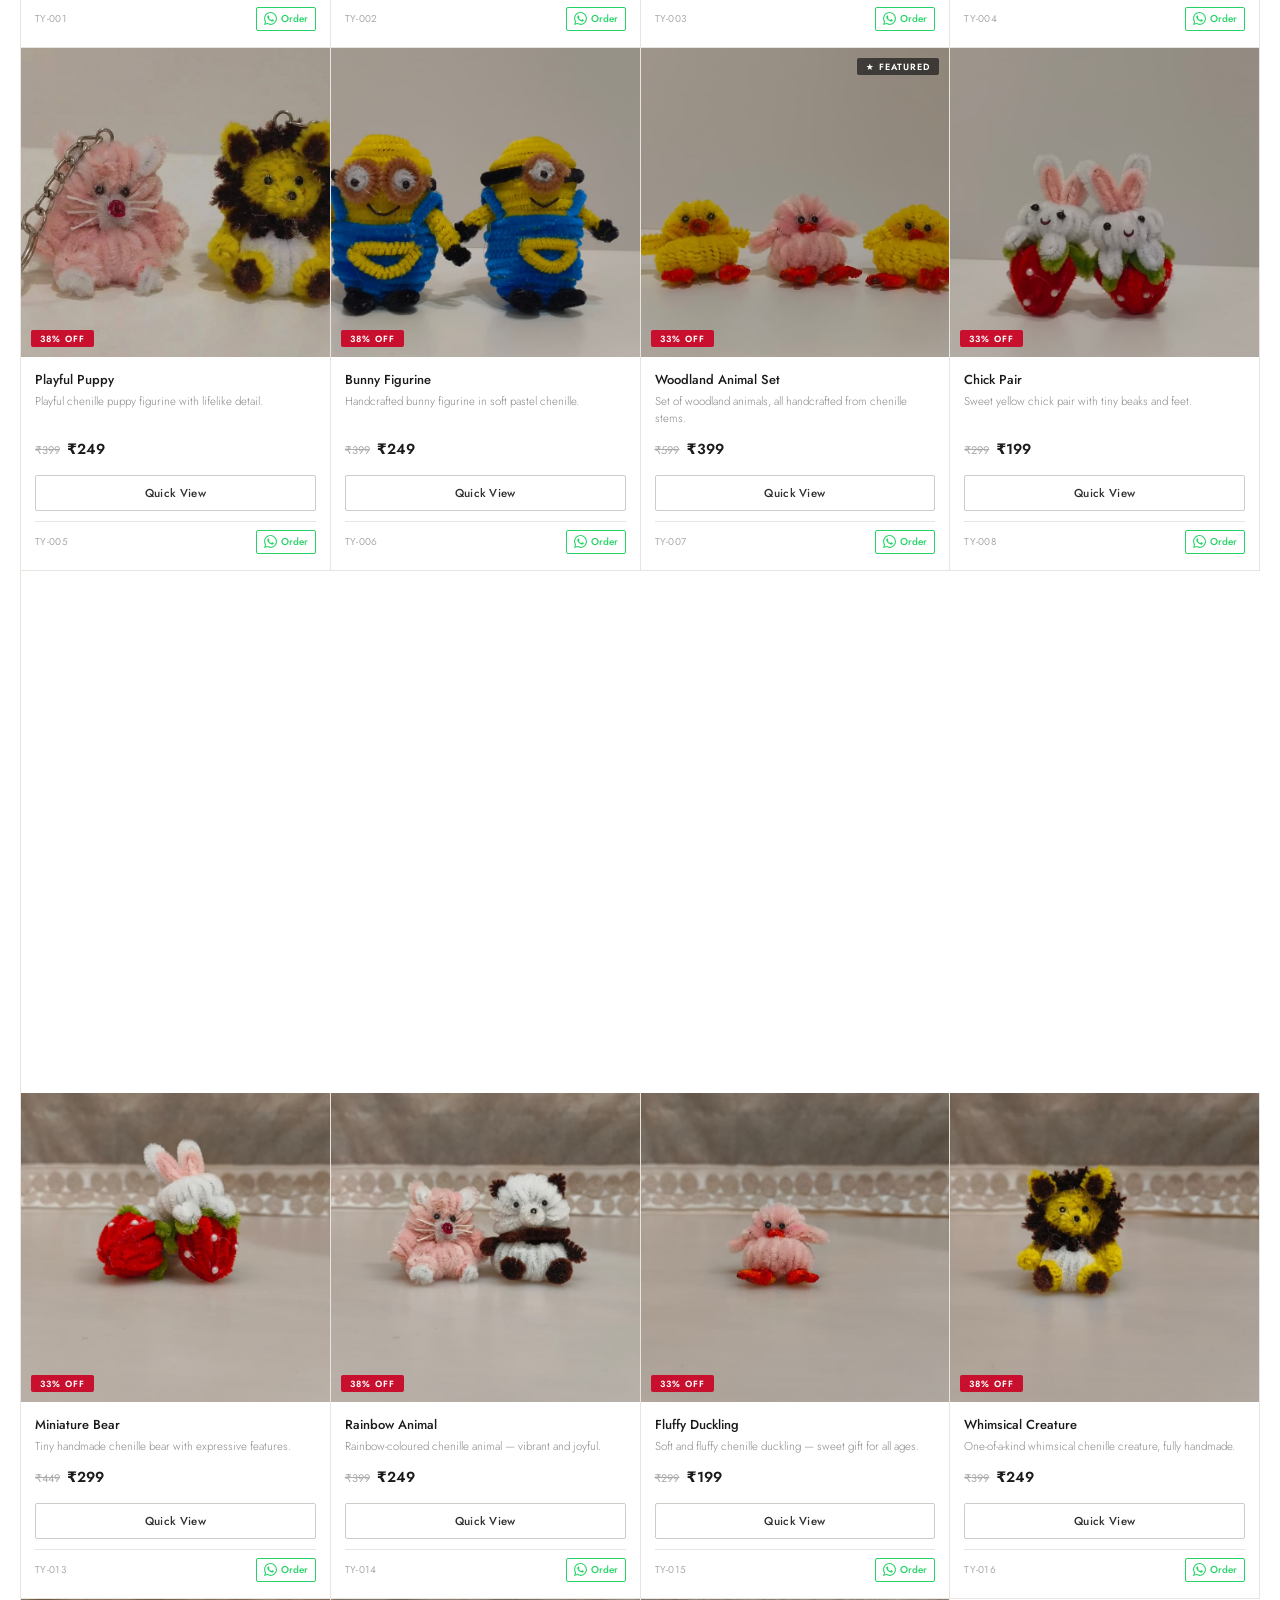
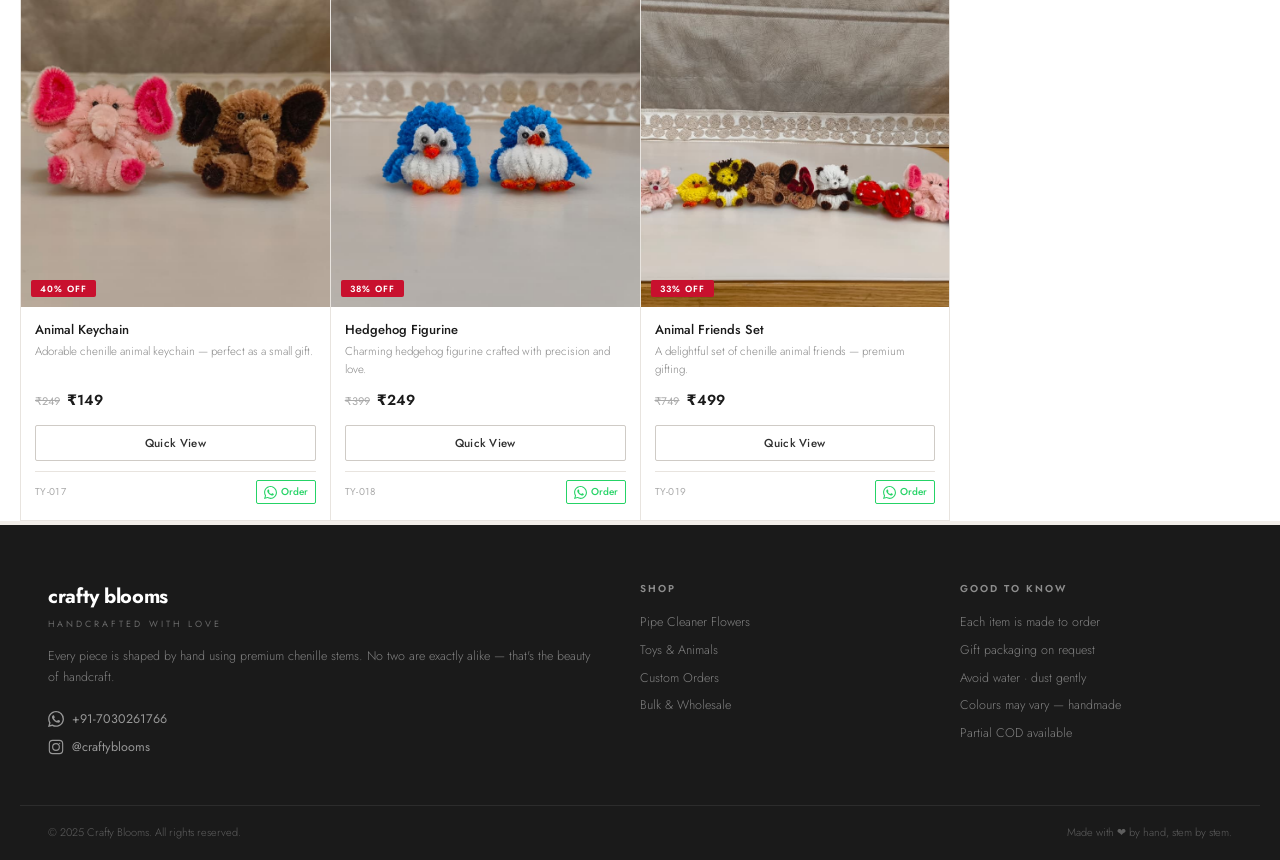
==== commit a55b4605: "Commit layout changes" ====
--- a/index.html
+++ b/index.html
@@ -5,165 +5,247 @@
   <meta name="viewport" content="width=device-width, initial-scale=1.0">
   <title>Crafty Blooms — Handcrafted Chenille Stem Products</title>
   <meta name="description" content="Handcrafted pipe cleaner and chenille stem flowers, toys and décor. Handmade with love.">
-
-  <!-- Poppins Font -->
   <link rel="preconnect" href="https://fonts.googleapis.com">
   <link rel="preconnect" href="https://fonts.gstatic.com" crossorigin>
-  <link href="https://fonts.googleapis.com/css2?family=Poppins:wght@400;500;600;700&display=swap" rel="stylesheet">
-
-  <!-- Styles -->
+  <link href="https://fonts.googleapis.com/css2?family=Jost:wght@300;400;500;600;700&display=swap" rel="stylesheet">
   <link rel="stylesheet" href="styles.css">
 </head>
 <body>
 
-<!-- ════════════════════════════════════════════
-     SITE HEADER
-════════════════════════════════════════════ -->
+<!-- ══ ANNOUNCEMENT BAR ══════════════════════════════════════ -->
+<div class="announce-bar">
+  Free gift wrapping on orders above ₹499 &nbsp;·&nbsp; Custom orders welcome &nbsp;·&nbsp;
+  <a href="https://wa.me/917030261766" target="_blank">WhatsApp us ↗</a>
+</div>
+
+<!-- ══ SITE HEADER ═══════════════════════════════════════════ -->
 <header class="site-header" id="site-header">
   <div class="site-header__inner">
+
+    <div class="header-left">
+      <button class="header-icon-btn" id="edit-mode-btn" onclick="toggleEditMode()" title="Edit Mode">
+        <svg viewBox="0 0 20 20" fill="none" stroke="currentColor" stroke-width="1.7" width="18" height="18"><path d="M14.7 3.3a1 1 0 011.4 1.4L6.4 14.5l-2.8.7.7-2.8L14.7 3.3z"/></svg>
+      </button>
+      <button class="header-icon-btn btn--add" id="add-product-btn" onclick="openNewProductForm()" style="display:none;" title="Add Product">
+        <svg viewBox="0 0 20 20" fill="none" stroke="currentColor" stroke-width="1.7" width="18" height="18"><path d="M10 4v12M4 10h12"/></svg>
+      </button>
+    </div>
 
     <div class="site-header__brand">
       <a class="brand-wordmark" href="#top">crafty blooms</a>
       <p class="brand-tagline">handcrafted with love</p>
     </div>
 
-    <div class="site-header__actions">
-      <button class="btn btn--add" id="add-product-btn" onclick="openNewProductForm()" style="display:none;">
-        + Add Product
-      </button>
-      <button class="btn btn--edit-mode" id="edit-mode-btn" onclick="toggleEditMode()">
-        ✏ Edit Mode
+    <div class="header-right">
+      <button class="header-icon-btn" onclick="toggleMobileSearch()" title="Search">
+        <svg viewBox="0 0 20 20" fill="none" stroke="currentColor" stroke-width="1.7" width="18" height="18"><circle cx="8.5" cy="8.5" r="5"/><path d="M15 15l-3-3"/></svg>
       </button>
       <button class="btn btn--pdf" id="pdf-btn" onclick="exportPDF()">
-        ⬇ Download PDF
+        ⬇ Catalog PDF
       </button>
     </div>
 
   </div>
+
+  <nav class="site-nav" aria-label="Product categories">
+    <div class="site-nav__inner">
+      <a class="nav-link nav-link--active" href="#section-flowers" onclick="setFilter('flowers')">Pipe Cleaner Flowers</a>
+      <a class="nav-link" href="#section-toys"    onclick="setFilter('toys')">Toys &amp; Animals</a>
+      <a class="nav-link" href="#top"             onclick="setFilter('all')">All Products</a>
+      <a class="nav-link" href="https://wa.me/917030261766?text=Hi! I'd like to place a custom order." target="_blank">Custom Orders</a>
+      <a class="nav-link" href="https://wa.me/917030261766" target="_blank">Contact</a>
+    </div>
+  </nav>
+
+  <div class="mobile-search" id="mobile-search" style="display:none;">
+    <div class="search-input-wrap">
+      <svg viewBox="0 0 20 20" fill="none" stroke="currentColor" stroke-width="1.7" width="15" height="15"><circle cx="8.5" cy="8.5" r="5"/><path d="M15 15l-3-3"/></svg>
+      <input type="search" id="search-input-mobile" placeholder="Search products…" oninput="onSearchInput(event)" autocomplete="off">
+    </div>
+  </div>
 </header>
 
 
-<!-- ════════════════════════════════════════════
-     HERO BANNER
-════════════════════════════════════════════ -->
-<section class="hero-banner" id="top">
-  <p class="hero-banner__eyebrow">100% Handmade · Chenille Stem Craft</p>
-  <h1 class="hero-banner__title">crafty blooms</h1>
-  <p class="hero-banner__sub">
-    Flowers, toys &amp; décor — each piece shaped by hand, stem by stem.
-    Perfect for gifting, home décor, and festive occasions.
-  </p>
-  <div class="hero-banner__trust">
-    <span class="trust-item">Women-run Business</span>
-    <span class="trust-item">Custom Orders Welcome</span>
-    <span class="trust-item">Quality Guaranteed</span>
-    <span class="trust-item">WhatsApp: +91-7030261766</span>
+<!-- ══ COLLECTION HERO ════════════════════════════════════════ -->
+<section class="collection-hero" id="top">
+  <div class="collection-hero__inner">
+    <p class="collection-hero__eyebrow">100% Handmade · Chenille Stem Craft</p>
+    <h1 class="collection-hero__title">crafty blooms</h1>
+    <p class="collection-hero__sub">Flowers, animals &amp; décor — each piece shaped by hand, stem by stem.<br>Perfect for gifting, home décor and festive occasions.</p>
+    <div class="trust-strip">
+      <span class="trust-strip__item">
+        <svg viewBox="0 0 20 20" fill="none" stroke="currentColor" stroke-width="1.5" width="13" height="13"><path d="M10 2l1.8 5.4H17l-4.5 3.3 1.7 5.3L10 13 5.8 16l1.7-5.3L3 7.4h5.2z"/></svg>
+        Women-run Business
+      </span>
+      <span class="trust-strip__item">
+        <svg viewBox="0 0 20 20" fill="none" stroke="currentColor" stroke-width="1.5" width="13" height="13"><rect x="3" y="3" width="14" height="14" rx="2"/><path d="M7 10l2 2 4-4"/></svg>
+        Quality Guaranteed
+      </span>
+      <span class="trust-strip__item">
+        <svg viewBox="0 0 20 20" fill="none" stroke="currentColor" stroke-width="1.5" width="13" height="13"><path d="M10 2C6 2 3 5 3 9c0 5 7 9 7 9s7-4 7-9c0-4-3-7-7-7z"/></svg>
+        Customise Your Own
+      </span>
+      <span class="trust-strip__item">
+        <svg viewBox="0 0 20 20" fill="none" stroke="currentColor" stroke-width="1.5" width="13" height="13"><circle cx="10" cy="10" r="7"/><path d="M10 6v4l3 2"/></svg>
+        Partial COD Available
+      </span>
+    </div>
   </div>
 </section>
 
 
-<!-- ════════════════════════════════════════════
-     CATALOG MAIN
-════════════════════════════════════════════ -->
+<!-- ══ FILTER TOOLBAR ════════════════════════════════════════ -->
+<div class="toolbar" id="toolbar">
+  <div class="toolbar__inner">
+    <div class="toolbar__left">
+      <div class="search-input-wrap toolbar__search">
+        <svg viewBox="0 0 20 20" fill="none" stroke="currentColor" stroke-width="1.7" width="14" height="14"><circle cx="8.5" cy="8.5" r="5"/><path d="M15 15l-3-3"/></svg>
+        <input type="search" id="search-input" placeholder="Search products…" oninput="onSearchInput(event)" autocomplete="off">
+      </div>
+      <div class="filter-pills">
+        <button class="filter-pill filter-pill--active" data-cat="all"     onclick="setFilter('all')">All</button>
+        <button class="filter-pill"                     data-cat="flowers" onclick="setFilter('flowers')">Flowers</button>
+        <button class="filter-pill"                     data-cat="toys"    onclick="setFilter('toys')">Toys</button>
+      </div>
+    </div>
+    <div class="toolbar__right">
+      <span class="toolbar__count" id="search-results-count"></span>
+      <select id="sort-select" onchange="onSortChange(event)" aria-label="Sort">
+        <option value="default">Sort: Best Selling</option>
+        <option value="asc">Price: Low to High</option>
+        <option value="desc">Price: High to Low</option>
+      </select>
+    </div>
+  </div>
+</div>
+
+
+<!-- ══ CATALOG MAIN ══════════════════════════════════════════ -->
 <main class="catalog-main" id="catalog-main">
 
-  <!-- ── FLOWERS SECTION ── -->
   <section class="catalog-section" id="section-flowers">
-    <div class="filter-strip">
-      <span class="filter-strip__left">Pipe Cleaner Flowers</span>
-      <div class="filter-strip__right">
-        <span class="filter-strip__count" id="flowers-count">27 products</span>
-        <span class="filter-strip__from"  id="flowers-from">from ₹249</span>
-      </div>
-    </div>
-    <div class="product-grid" id="flowers-grid">
-      <!-- Rendered by catalog.js -->
-    </div>
+    <div class="section-header">
+      <div class="section-header__inner">
+        <h2 class="section-header__title">Pipe Cleaner Flowers</h2>
+        <div class="section-header__meta">
+          <span id="flowers-count">27 products</span>
+          <span class="section-header__sep">·</span>
+          <span id="flowers-from" class="section-header__from">from ₹249</span>
+        </div>
+      </div>
+    </div>
+    <div class="product-grid" id="flowers-grid"></div>
   </section>
 
-  <div class="section-divider"></div>
-
-  <!-- ── TOYS & ANIMALS SECTION ── -->
+  <div class="section-rule"></div>
+
   <section class="catalog-section" id="section-toys">
-    <div class="filter-strip">
-      <span class="filter-strip__left">Toys &amp; Animals</span>
-      <div class="filter-strip__right">
-        <span class="filter-strip__count" id="toys-count">19 products</span>
-        <span class="filter-strip__from"  id="toys-from">from ₹149</span>
-      </div>
-    </div>
-    <div class="product-grid" id="toys-grid">
-      <!-- Rendered by catalog.js -->
-    </div>
+    <div class="section-header">
+      <div class="section-header__inner">
+        <h2 class="section-header__title">Toys &amp; Animals</h2>
+        <div class="section-header__meta">
+          <span id="toys-count">19 products</span>
+          <span class="section-header__sep">·</span>
+          <span id="toys-from" class="section-header__from">from ₹149</span>
+        </div>
+      </div>
+    </div>
+    <div class="product-grid" id="toys-grid"></div>
   </section>
 
 </main>
 
 
-<!-- ════════════════════════════════════════════
-     SITE FOOTER
-════════════════════════════════════════════ -->
+<!-- ══ SITE FOOTER ═══════════════════════════════════════════ -->
 <footer class="site-footer">
-  <div class="site-footer__inner">
-
-    <div class="footer-brand">
-      <div class="footer-brand__wordmark">crafty blooms</div>
-      <div class="footer-brand__tagline">handcrafted with love</div>
-      <p class="footer-brand__desc">
-        Every product is handmade using premium chenille stems.
-        No two pieces are exactly the same — that's the beauty of handcraft.
-      </p>
-    </div>
-
-    <div class="footer-contact">
-      <div class="footer-contact__heading">Contact Us</div>
-      <div class="footer-contact__item">
-        <span class="footer-contact__label">WhatsApp</span>
-        <a class="footer-contact__value" href="https://wa.me/917030261766">+91-7030261766</a>
-      </div>
-      <div class="footer-contact__item">
-        <span class="footer-contact__label">Instagram</span>
-        <a class="footer-contact__value" href="https://instagram.com/craftyblooms" target="_blank">@craftyblooms</a>
-      </div>
-      <div class="footer-contact__item">
-        <span class="footer-contact__label">Orders</span>
-        <span class="footer-contact__value">Custom orders welcome</span>
-      </div>
-    </div>
-
-    <div class="footer-policy">
-      <div class="footer-policy__heading">Good to Know</div>
-      <ul class="footer-policy__list">
+  <div class="site-footer__top">
+
+    <div class="footer-col footer-col--brand">
+      <div class="footer-wordmark">crafty blooms</div>
+      <div class="footer-tagline">handcrafted with love</div>
+      <p class="footer-desc">Every piece is shaped by hand using premium chenille stems. No two are exactly alike — that's the beauty of handcraft.</p>
+      <div class="footer-socials">
+        <a class="footer-social" href="https://wa.me/917030261766" target="_blank">
+          <svg viewBox="0 0 24 24" fill="currentColor" width="16" height="16"><path d="M17.472 14.382c-.297-.149-1.758-.867-2.03-.967-.273-.099-.471-.148-.67.15-.197.297-.767.966-.94 1.164-.173.199-.347.223-.644.075-.297-.15-1.255-.463-2.39-1.475-.883-.788-1.48-1.761-1.653-2.059-.173-.297-.018-.458.13-.606.134-.133.298-.347.446-.52.149-.174.198-.298.298-.497.099-.198.05-.371-.025-.52-.075-.149-.669-1.612-.916-2.207-.242-.579-.487-.5-.669-.51-.173-.008-.371-.01-.57-.01-.198 0-.52.074-.792.372-.272.297-1.04 1.016-1.04 2.479 0 1.462 1.065 2.875 1.213 3.074.149.198 2.096 3.2 5.077 4.487.709.306 1.262.489 1.694.625.712.227 1.36.195 1.871.118.571-.085 1.758-.719 2.006-1.413.248-.694.248-1.289.173-1.413-.074-.124-.272-.198-.57-.347m-5.421 7.403h-.004a9.87 9.87 0 01-5.031-1.378l-.361-.214-3.741.982.998-3.648-.235-.374a9.86 9.86 0 01-1.51-5.26c.001-5.45 4.436-9.884 9.888-9.884 2.64 0 5.122 1.03 6.988 2.898a9.825 9.825 0 012.893 6.994c-.003 5.45-4.437 9.884-9.885 9.884m8.413-18.297A11.815 11.815 0 0012.05 0C5.495 0 .16 5.335.157 11.892c0 2.096.547 4.142 1.588 5.945L.057 24l6.305-1.654a11.882 11.882 0 005.683 1.448h.005c6.554 0 11.89-5.335 11.893-11.893a11.821 11.821 0 00-3.48-8.413z"/></svg>
+          +91-7030261766
+        </a>
+        <a class="footer-social" href="https://instagram.com/craftyblooms" target="_blank">
+          <svg viewBox="0 0 24 24" fill="none" stroke="currentColor" stroke-width="1.7" width="16" height="16"><rect x="2" y="2" width="20" height="20" rx="5"/><circle cx="12" cy="12" r="5"/><circle cx="17.5" cy="6.5" r="1" fill="currentColor" stroke="none"/></svg>
+          @craftyblooms
+        </a>
+      </div>
+    </div>
+
+    <div class="footer-col">
+      <h4 class="footer-col__heading">Shop</h4>
+      <ul class="footer-col__list">
+        <li><a href="#section-flowers" onclick="setFilter('flowers')">Pipe Cleaner Flowers</a></li>
+        <li><a href="#section-toys" onclick="setFilter('toys')">Toys &amp; Animals</a></li>
+        <li><a href="https://wa.me/917030261766?text=Custom order" target="_blank">Custom Orders</a></li>
+        <li><a href="https://wa.me/917030261766?text=Bulk pricing" target="_blank">Bulk &amp; Wholesale</a></li>
+      </ul>
+    </div>
+
+    <div class="footer-col">
+      <h4 class="footer-col__heading">Good to Know</h4>
+      <ul class="footer-col__list">
         <li>Each item is made to order</li>
-        <li>Bulk &amp; wholesale pricing available</li>
         <li>Gift packaging on request</li>
-        <li>Avoid water · dust gently to clean</li>
-        <li>Colours may vary slightly — handmade</li>
+        <li>Avoid water · dust gently</li>
+        <li>Colours may vary — handmade</li>
+        <li>Partial COD available</li>
       </ul>
     </div>
 
   </div>
   <div class="site-footer__bottom">
     <span>© 2025 Crafty Blooms. All rights reserved.</span>
-    <span>Handcrafted with Love ❤</span>
+    <span>Made with ❤ by hand, stem by stem.</span>
   </div>
 </footer>
 
 
-<!-- ════════════════════════════════════════════
-     CROP MODAL
-════════════════════════════════════════════ -->
+<!-- ══ QUICK VIEW MODAL ══════════════════════════════════════ -->
+<div id="quickview-modal" role="dialog" aria-modal="true" aria-labelledby="qv-name">
+  <div class="qv-panel">
+    <div class="qv-gallery">
+      <img id="qv-img" src="" alt="">
+      <button class="qv-arrow qv-arrow--prev" id="qv-prev" onclick="qvPrev()" aria-label="Previous">&#8249;</button>
+      <button class="qv-arrow qv-arrow--next" id="qv-next" onclick="qvNext()" aria-label="Next">&#8250;</button>
+      <span class="qv-counter" id="qv-counter"></span>
+      <div id="qv-thumbs"></div>
+    </div>
+    <div class="qv-details">
+      <button class="qv-close" onclick="closeQuickView()" aria-label="Close">✕</button>
+      <span class="qv-cat-tag" id="qv-cat"></span>
+      <h2 id="qv-name"></h2>
+      <p class="qv-sku" id="qv-sku"></p>
+      <div id="qv-price-row"></div>
+      <p id="qv-desc"></p>
+      <a class="qv-wa-btn" id="qv-wa-btn" href="#" target="_blank" rel="noopener">
+        <svg viewBox="0 0 24 24" fill="currentColor" width="17" height="17"><path d="M17.472 14.382c-.297-.149-1.758-.867-2.03-.967-.273-.099-.471-.148-.67.15-.197.297-.767.966-.94 1.164-.173.199-.347.223-.644.075-.297-.15-1.255-.463-2.39-1.475-.883-.788-1.48-1.761-1.653-2.059-.173-.297-.018-.458.13-.606.134-.133.298-.347.446-.52.149-.174.198-.298.298-.497.099-.198.05-.371-.025-.52-.075-.149-.669-1.612-.916-2.207-.242-.579-.487-.5-.669-.51-.173-.008-.371-.01-.57-.01-.198 0-.52.074-.792.372-.272.297-1.04 1.016-1.04 2.479 0 1.462 1.065 2.875 1.213 3.074.149.198 2.096 3.2 5.077 4.487.709.306 1.262.489 1.694.625.712.227 1.36.195 1.871.118.571-.085 1.758-.719 2.006-1.413.248-.694.248-1.289.173-1.413-.074-.124-.272-.198-.57-.347m-5.421 7.403h-.004a9.87 9.87 0 01-5.031-1.378l-.361-.214-3.741.982.998-3.648-.235-.374a9.86 9.86 0 01-1.51-5.26c.001-5.45 4.436-9.884 9.888-9.884 2.64 0 5.122 1.03 6.988 2.898a9.825 9.825 0 012.893 6.994c-.003 5.45-4.437 9.884-9.885 9.884m8.413-18.297A11.815 11.815 0 0012.05 0C5.495 0 .16 5.335.157 11.892c0 2.096.547 4.142 1.588 5.945L.057 24l6.305-1.654a11.882 11.882 0 005.683 1.448h.005c6.554 0 11.89-5.335 11.893-11.893a11.821 11.821 0 00-3.48-8.413z"/></svg>
+        Order on WhatsApp
+      </a>
+      <div class="qv-trust">
+        <span class="qv-trust-item">Handmade with Love</span>
+        <span class="qv-trust-item">Custom Orders Welcome</span>
+        <span class="qv-trust-item">Quality Guaranteed</span>
+      </div>
+    </div>
+  </div>
+</div>
+
+
+<!-- ══ CROP MODAL ════════════════════════════════════════════ -->
 <div id="crop-modal" role="dialog" aria-modal="true" aria-labelledby="crop-modal-title">
   <div class="crop-modal__panel">
-
     <div class="crop-modal__header">
       <h2 id="crop-modal-title">Adjust Crop</h2>
       <button class="modal-close" onclick="closeCropModal()" aria-label="Close">✕</button>
     </div>
-
     <div class="crop-modal__body">
       <div id="crop-container">
-        <img id="crop-img" src="" alt="Product image for cropping" draggable="false">
+        <img id="crop-img" src="" alt="Crop" draggable="false">
         <div id="crop-overlay">
           <div class="crop-handle crop-handle--nw" data-handle="nw"></div>
           <div class="crop-handle crop-handle--n"  data-handle="n"></div>
@@ -176,44 +258,40 @@
         </div>
       </div>
       <p class="crop-modal__hint">Drag the box to reposition · drag corners to resize</p>
-
       <div class="crop-modal__upload">
-        <label>
-          📁 Upload a different image
-          <input type="file" accept="image/*" onchange="handleCropImageUpload(event)">
-        </label>
-      </div>
-    </div>
-
+        <label>📁 Upload a different image<input type="file" accept="image/*" onchange="handleCropImageUpload(event)"></label>
+      </div>
+    </div>
     <div class="crop-modal__actions">
-      <button class="btn"           onclick="resetCrop()">↺ Reset</button>
+      <button class="btn"              onclick="resetCrop()">↺ Reset</button>
       <button class="btn btn--primary" onclick="saveCrop()">✓ Save Crop</button>
     </div>
-
-  </div>
-</div>
-
-
-<!-- ════════════════════════════════════════════
-     PRODUCT EDITOR DRAWER
-════════════════════════════════════════════ -->
+  </div>
+</div>
+
+
+<!-- ══ PRODUCT EDITOR DRAWER ════════════════════════════════ -->
 <div id="editor-drawer" role="dialog" aria-modal="true" aria-labelledby="editor-title">
-
   <div class="drawer-header">
     <h2 id="editor-title">Edit Product</h2>
     <button class="modal-close" onclick="closeProductEditor()" aria-label="Close">✕</button>
   </div>
-
   <div class="drawer-body">
-
-    <!-- Hidden ID field -->
     <input type="hidden" id="editor-id">
-
+    <div class="form-group">
+      <label>Product Images</label>
+      <div class="editor-image-list" id="editor-image-list"></div>
+      <div class="form-upload" style="margin-bottom:6px;">
+        <label>🖼 Replace Hero Image<input type="file" accept="image/*" onchange="handleEditorHeroUpload(event)"></label>
+      </div>
+      <div class="form-upload">
+        <label>＋ Add More Images (multi-select)<input type="file" accept="image/*" multiple onchange="handleEditorMoreImages(event)"></label>
+      </div>
+    </div>
     <div class="form-group">
       <label for="editor-name">Product Name</label>
       <input type="text" id="editor-name" placeholder="e.g. Tulip Bouquet in Vase">
     </div>
-
     <div class="form-group">
       <label for="editor-category">Category</label>
       <select id="editor-category">
@@ -221,7 +299,6 @@
         <option value="toys">Toys &amp; Animals</option>
       </select>
     </div>
-
     <div class="form-row">
       <div class="form-group">
         <label for="editor-price">Sale Price (₹)</label>
@@ -229,76 +306,67 @@
       </div>
       <div class="form-group">
         <label for="editor-mrp">MRP / Strike Price (₹)</label>
-        <input type="number" id="editor-mrp" placeholder="399 (optional)" min="0">
-      </div>
-    </div>
-
+        <input type="number" id="editor-mrp" placeholder="399" min="0">
+      </div>
+    </div>
     <div class="form-group">
       <label for="editor-desc">Short Description</label>
-      <textarea id="editor-desc" placeholder="8–20 words describing the product…"></textarea>
-    </div>
-
+      <textarea id="editor-desc" placeholder="8–20 words…"></textarea>
+    </div>
     <label class="form-check">
       <input type="checkbox" id="editor-featured">
-      ★ Mark as Featured (shows badge, appears on PDF cover)
+      ★ Mark as Featured
     </label>
-
-    <div class="form-upload">
-      <label>
-        🖼 Upload / Replace Image
-        <input type="file" accept="image/*" onchange="handleEditorImageUpload(event)">
-      </label>
-    </div>
-
-  </div><!-- /drawer-body -->
-
+  </div>
   <div class="drawer-actions">
     <button class="btn btn--primary" onclick="saveProductForm()" style="width:100%;">✓ Save Product</button>
     <button class="btn btn--danger"  id="editor-delete-btn" onclick="deleteProduct(document.getElementById('editor-id').value)" style="width:100%;display:none;">🗑 Delete Product</button>
     <button class="btn"              onclick="closeProductEditor()" style="width:100%;">Cancel</button>
   </div>
-
-</div>
-<!-- Overlay behind drawer -->
+</div>
 <div id="editor-overlay"></div>
 
-
-<!-- ════════════════════════════════════════════
-     TOAST NOTIFICATION
-════════════════════════════════════════════ -->
 <div class="toast" id="toast" role="status" aria-live="polite"></div>
 
-
-<!-- ════════════════════════════════════════════
-     SCRIPTS
-════════════════════════════════════════════ -->
-
-<!-- jsPDF -->
 <script src="https://cdnjs.cloudflare.com/ajax/libs/jspdf/2.5.1/jspdf.umd.min.js"></script>
-<!-- html2canvas -->
 <script src="https://cdnjs.cloudflare.com/ajax/libs/html2canvas/1.4.1/html2canvas.min.js"></script>
-
-<!-- Catalog Logic -->
 <script src="catalog.js"></script>
-
-<!-- Drawer overlay wiring (needs DOM) -->
 <script>
-  // Show overlay when drawer opens
-  const _drawer  = document.getElementById('editor-drawer');
-  const _overlay = document.getElementById('editor-overlay');
-  const _obs = new MutationObserver(() => {
-    _overlay.style.display = _drawer.classList.contains('open') ? 'block' : 'none';
+  const _drawer=document.getElementById('editor-drawer');
+  const _overlay=document.getElementById('editor-overlay');
+  new MutationObserver(()=>{ _overlay.style.display=_drawer.classList.contains('open')?'block':'none'; })
+    .observe(_drawer,{attributes:true,attributeFilter:['class']});
+
+  function showToast(msg){
+    const t=document.getElementById('toast');
+    t.textContent=msg; t.classList.add('show');
+    setTimeout(()=>t.classList.remove('show'),2400);
+  }
+
+  function toggleMobileSearch(){
+    const el=document.getElementById('mobile-search');
+    el.style.display=el.style.display==='none'?'block':'none';
+    if(el.style.display==='block') el.querySelector('input').focus();
+  }
+
+  document.getElementById('search-input-mobile').addEventListener('input', e=>{
+    const main=document.getElementById('search-input');
+    if(main){ main.value=e.target.value; onSearchInput({target:main}); }
   });
-  _obs.observe(_drawer, { attributes: true, attributeFilter: ['class'] });
-
-  // Toast helper
-  function showToast(msg) {
-    const t = document.getElementById('toast');
-    t.textContent = msg;
-    t.classList.add('show');
-    setTimeout(() => t.classList.remove('show'), 2400);
-  }
+
+  // Active nav link on scroll
+  const _sections=['section-flowers','section-toys'];
+  const _navLinks=document.querySelectorAll('.nav-link');
+  const _sObs=new IntersectionObserver(entries=>{
+    entries.forEach(en=>{
+      if(en.isIntersecting){
+        _navLinks.forEach(l=>l.classList.remove('nav-link--active'));
+        const m=document.querySelector(`.nav-link[href="#${en.target.id}"]`);
+        if(m) m.classList.add('nav-link--active');
+      }
+    });
+  },{threshold:0.3});
+  _sections.forEach(id=>{const el=document.getElementById(id);if(el)_sObs.observe(el);});
 </script>
-
 </body>
 </html>
--- a/styles.css
+++ b/styles.css
@@ -1,245 +1,381 @@
 /* ============================================================
-   Crafty Blooms — Premium Catalog Styles
-   Design: afzaai.in-inspired · newdesign.md spec
+   Crafty Blooms — Premium Catalog
+   Reference: afzaai.in · newdesign.md
+   Font: Jost (geometric humanist, weights 300–700)
    ============================================================ */
 
-/* ── Design Tokens ── */
+/* ── TOKENS ── */
 :root {
-  --bg-page:     #FFFFFF;
+  --bg:          #FFFFFF;
   --bg-soft:     #F7F5F2;
-  --bg-dark:     #1A1A1A;
+  --bg-soft2:    #F2EEE9;
   --ink-900:     #1A1A1A;
-  --ink-600:     #4A4A4A;
-  --ink-400:     #8A8A8A;
-  --rule:        #DCDCDC;
-  --accent-red:  #C8102E;
-  --accent-red-light: #fdf0f2;
-  --font:        'Poppins', system-ui, sans-serif;
-  --radius-sm:   3px;
-  --radius-md:   6px;
-  --transition:  0.18s ease;
-  --shadow-card: 0 1px 3px rgba(0,0,0,0.06), 0 4px 14px rgba(0,0,0,0.05);
-  --shadow-lift: 0 4px 20px rgba(0,0,0,0.10), 0 1px 4px rgba(0,0,0,0.06);
-}
-
-/* ── Reset ── */
+  --ink-700:     #2E2E2E;
+  --ink-500:     #555555;
+  --ink-400:     #888888;
+  --ink-300:     #AAAAAA;
+  --rule:        #E8E4DF;
+  --rule-strong: #CFCBC6;
+  --red:         #C8102E;
+  --red-dark:    #A30D24;
+  --wa:          #25D366;
+  --font:        'Jost', system-ui, sans-serif;
+  --r:           2px;
+  --ease:        0.16s ease;
+  --max:         1240px;
+}
+
+/* ── RESET ── */
 *, *::before, *::after { box-sizing: border-box; margin: 0; padding: 0; }
 html { scroll-behavior: smooth; }
-body {
-  font-family: var(--font);
-  background: var(--bg-page);
-  color: var(--ink-900);
-  font-size: 14px;
-  line-height: 1.6;
-  -webkit-font-smoothing: antialiased;
-}
+body { font-family: var(--font); background: var(--bg); color: var(--ink-900); font-size: 14px; line-height: 1.6; -webkit-font-smoothing: antialiased; }
+a { color: inherit; text-decoration: none; }
 img { display: block; max-width: 100%; }
-button { cursor: pointer; font-family: var(--font); }
-input, select, textarea { font-family: var(--font); }
-
-/* ── Layout ── */
-.container {
-  max-width: 1180px;
-  margin: 0 auto;
-  padding: 0 24px;
-}
-
-/* ── HEADER ── */
+button { cursor: pointer; font-family: var(--font); border: none; background: none; }
+
+/* ══════════════════════════════════════════════
+   ANNOUNCEMENT BAR
+══════════════════════════════════════════════ */
+.announce-bar {
+  background: var(--ink-900);
+  color: rgba(255,255,255,0.78);
+  text-align: center;
+  font-size: 11.5px;
+  font-weight: 400;
+  letter-spacing: 0.4px;
+  padding: 9px 16px;
+}
+.announce-bar a { color: #fff; font-weight: 500; border-bottom: 1px solid rgba(255,255,255,0.4); padding-bottom: 1px; }
+.announce-bar a:hover { border-bottom-color: #fff; }
+
+/* ══════════════════════════════════════════════
+   SITE HEADER
+══════════════════════════════════════════════ */
 .site-header {
   position: sticky;
   top: 0;
-  z-index: 100;
-  background: var(--bg-page);
+  z-index: 200;
+  background: var(--bg);
   border-bottom: 1px solid var(--rule);
 }
 .site-header__inner {
-  display: flex;
-  align-items: center;
-  justify-content: space-between;
-  padding: 18px 24px;
-  max-width: 1180px;
+  display: grid;
+  grid-template-columns: 1fr auto 1fr;
+  align-items: center;
+  max-width: var(--max);
   margin: 0 auto;
+  padding: 0 28px;
+  height: 64px;
   gap: 16px;
 }
-.site-header__brand { flex: 0 0 auto; }
+.header-left, .header-right {
+  display: flex;
+  align-items: center;
+  gap: 4px;
+}
+.header-right { justify-content: flex-end; gap: 8px; }
+
+/* Wordmark — centred, afzaai.in style */
+.site-header__brand { text-align: center; }
 .brand-wordmark {
-  font-size: 26px;
+  display: block;
+  font-size: 22px;
   font-weight: 700;
   letter-spacing: -0.5px;
   color: var(--ink-900);
-  text-decoration: none;
   line-height: 1;
-  display: block;
 }
 .brand-tagline {
-  font-size: 9px;
+  font-size: 8.5px;
   font-weight: 400;
+  letter-spacing: 3.5px;
+  text-transform: uppercase;
+  color: var(--ink-400);
+  margin-top: 2px;
+}
+
+/* Icon buttons */
+.header-icon-btn {
+  width: 36px;
+  height: 36px;
+  display: flex;
+  align-items: center;
+  justify-content: center;
+  color: var(--ink-700);
+  border-radius: 50%;
+  transition: background var(--ease), color var(--ease);
+}
+.header-icon-btn:hover { background: var(--bg-soft); }
+.header-icon-btn.active { color: var(--red); }
+
+/* PDF button */
+.btn--pdf {
+  padding: 8px 16px;
+  font-size: 11.5px;
+  font-weight: 500;
+  letter-spacing: 0.3px;
+  background: var(--ink-900);
+  color: #fff;
+  border-radius: var(--r);
+  transition: background var(--ease);
+  white-space: nowrap;
+}
+.btn--pdf:hover { background: var(--ink-700); }
+.btn--pdf:disabled { opacity: 0.55; cursor: not-allowed; }
+
+/* ── NAV BAR ── */
+.site-nav {
+  border-top: 1px solid var(--rule);
+}
+.site-nav__inner {
+  display: flex;
+  align-items: center;
+  justify-content: center;
+  gap: 0;
+  max-width: var(--max);
+  margin: 0 auto;
+  padding: 0 28px;
+  overflow-x: auto;
+  scrollbar-width: none;
+}
+.site-nav__inner::-webkit-scrollbar { display: none; }
+.nav-link {
+  display: inline-block;
+  padding: 12px 18px;
+  font-size: 12px;
+  font-weight: 500;
+  letter-spacing: 0.4px;
+  color: var(--ink-500);
+  white-space: nowrap;
+  border-bottom: 2px solid transparent;
+  transition: color var(--ease), border-color var(--ease);
+  text-transform: none;
+}
+.nav-link:hover { color: var(--ink-900); }
+.nav-link--active { color: var(--red); border-bottom-color: var(--red); }
+
+/* ── MOBILE SEARCH ── */
+.mobile-search {
+  border-top: 1px solid var(--rule);
+  padding: 10px 16px;
+}
+
+/* ══════════════════════════════════════════════
+   COLLECTION HERO
+══════════════════════════════════════════════ */
+.collection-hero {
+  background: var(--bg-soft);
+  border-bottom: 1px solid var(--rule);
+  padding: 52px 28px 48px;
+  text-align: center;
+}
+.collection-hero__inner { max-width: 560px; margin: 0 auto; }
+.collection-hero__eyebrow {
+  font-size: 10px;
+  font-weight: 500;
   letter-spacing: 3px;
   text-transform: uppercase;
   color: var(--ink-400);
-  margin-top: 3px;
-}
-.site-header__actions {
-  display: flex;
-  align-items: center;
-  gap: 10px;
+  margin-bottom: 12px;
+}
+.collection-hero__title {
+  font-size: clamp(32px, 5vw, 52px);
+  font-weight: 700;
+  letter-spacing: -1px;
+  color: var(--ink-900);
+  line-height: 1.05;
+  margin-bottom: 14px;
+}
+.collection-hero__sub {
+  font-size: 14px;
+  font-weight: 300;
+  color: var(--ink-500);
+  line-height: 1.75;
+  margin-bottom: 24px;
+}
+
+/* ── TRUST STRIP ── */
+.trust-strip {
+  display: flex;
+  justify-content: center;
+  align-items: center;
+  gap: 0;
   flex-wrap: wrap;
-  justify-content: flex-end;
-}
-
-/* ── HEADER BUTTONS ── */
-.btn {
+  border-top: 1px solid var(--rule);
+  padding-top: 20px;
+}
+.trust-strip__item {
   display: inline-flex;
   align-items: center;
   gap: 6px;
-  padding: 9px 18px;
+  font-size: 11px;
+  font-weight: 400;
+  color: var(--ink-500);
+  padding: 0 20px;
+  border-right: 1px solid var(--rule);
+  line-height: 2;
+}
+.trust-strip__item:last-child { border-right: none; }
+.trust-strip__item svg { color: var(--red); flex-shrink: 0; }
+
+/* ══════════════════════════════════════════════
+   FILTER TOOLBAR
+══════════════════════════════════════════════ */
+.toolbar {
+  background: var(--bg);
+  border-bottom: 1px solid var(--rule);
+  padding: 12px 28px;
+  position: sticky;
+  top: 64px; /* header height */
+  z-index: 150;
+}
+.toolbar__inner {
+  max-width: var(--max);
+  margin: 0 auto;
+  display: flex;
+  align-items: center;
+  justify-content: space-between;
+  gap: 12px;
+  flex-wrap: wrap;
+}
+.toolbar__left { display: flex; align-items: center; gap: 10px; flex-wrap: wrap; }
+.toolbar__right { display: flex; align-items: center; gap: 12px; }
+.toolbar__count { font-size: 11px; color: var(--ink-400); letter-spacing: 0.4px; }
+
+/* Search input */
+.search-input-wrap {
+  position: relative;
+  display: flex;
+  align-items: center;
+}
+.search-input-wrap svg {
+  position: absolute;
+  left: 10px;
+  color: var(--ink-400);
+  pointer-events: none;
+}
+.search-input-wrap input,
+#search-input,
+#search-input-mobile {
+  padding: 8px 12px 8px 32px;
+  font-size: 12.5px;
+  font-family: var(--font);
+  border: 1px solid var(--rule);
+  border-radius: var(--r);
+  outline: none;
+  background: var(--bg);
+  color: var(--ink-900);
+  width: 200px;
+  transition: border-color var(--ease), width var(--ease);
+}
+.search-input-wrap input:focus,
+#search-input:focus { border-color: var(--ink-900); width: 240px; }
+#search-input-mobile { width: 100%; }
+
+/* Filter pills */
+.filter-pills { display: flex; gap: 5px; }
+.filter-pill {
+  padding: 6px 14px;
+  font-size: 11.5px;
+  font-weight: 500;
+  letter-spacing: 0.2px;
+  font-family: var(--font);
+  border: 1px solid var(--rule);
+  border-radius: var(--r);
+  background: var(--bg);
+  color: var(--ink-500);
+  cursor: pointer;
+  transition: all var(--ease);
+  white-space: nowrap;
+}
+.filter-pill:hover { border-color: var(--ink-900); color: var(--ink-900); }
+.filter-pill--active { background: var(--ink-900); border-color: var(--ink-900); color: #fff; }
+
+/* Sort select */
+#sort-select {
+  padding: 7px 28px 7px 10px;
   font-size: 12px;
-  font-weight: 500;
+  font-family: var(--font);
+  border: 1px solid var(--rule);
+  border-radius: var(--r);
+  color: var(--ink-500);
+  background: var(--bg);
+  outline: none;
+  cursor: pointer;
+  appearance: auto;
+  transition: border-color var(--ease);
+}
+#sort-select:focus { border-color: var(--ink-900); }
+
+/* ══════════════════════════════════════════════
+   SECTION HEADER (filter-strip equivalent)
+══════════════════════════════════════════════ */
+.section-header {
+  border-bottom: 1px solid var(--rule);
+  background: var(--bg);
+}
+.section-header__inner {
+  display: flex;
+  align-items: baseline;
+  justify-content: space-between;
+  max-width: var(--max);
+  margin: 0 auto;
+  padding: 18px 28px 16px;
+  gap: 16px;
+}
+.section-header__title {
+  font-size: 20px;
+  font-weight: 600;
+  letter-spacing: -0.3px;
+  color: var(--ink-900);
+}
+.section-header__meta {
+  display: flex;
+  align-items: center;
+  gap: 8px;
+  font-size: 11.5px;
+  font-weight: 400;
+  color: var(--ink-400);
   letter-spacing: 0.3px;
-  border-radius: var(--radius-sm);
-  border: 1px solid var(--rule);
-  background: var(--bg-page);
-  color: var(--ink-600);
-  text-decoration: none;
-  transition: all var(--transition);
-  white-space: nowrap;
-}
-.btn:hover { border-color: var(--ink-900); color: var(--ink-900); }
-.btn--primary {
-  background: var(--ink-900);
-  border-color: var(--ink-900);
-  color: #fff;
-}
-.btn--primary:hover { background: #333; border-color: #333; color: #fff; }
-.btn--danger {
-  background: var(--accent-red);
-  border-color: var(--accent-red);
-  color: #fff;
-}
-.btn--danger:hover { background: #a30d24; border-color: #a30d24; color: #fff; }
-.btn--edit-mode { border-color: var(--ink-400); color: var(--ink-600); }
-.btn--edit-mode.active {
-  background: var(--ink-900);
-  border-color: var(--ink-900);
-  color: #fff;
-}
-.btn--pdf {
-  background: var(--accent-red);
-  border-color: var(--accent-red);
-  color: #fff;
-}
-.btn--pdf:hover { background: #a30d24; border-color: #a30d24; }
-.btn--pdf:disabled { opacity: 0.6; cursor: not-allowed; }
-.btn--add { display: none; } /* shown only in edit mode via JS */
-
-/* ── HERO BANNER ── */
-.hero-banner {
-  background: var(--bg-soft);
-  border-bottom: 1px solid var(--rule);
-  padding: 48px 24px 44px;
-  text-align: center;
-}
-.hero-banner__eyebrow {
-  font-size: 10px;
-  letter-spacing: 3.5px;
-  text-transform: uppercase;
-  color: var(--ink-400);
-  margin-bottom: 10px;
-}
-.hero-banner__title {
-  font-size: clamp(28px, 4vw, 42px);
-  font-weight: 700;
-  letter-spacing: -0.5px;
-  color: var(--ink-900);
-  line-height: 1.15;
-  margin-bottom: 12px;
-}
-.hero-banner__sub {
-  font-size: 14px;
-  color: var(--ink-600);
-  max-width: 420px;
-  margin: 0 auto 20px;
-  line-height: 1.7;
-}
-.hero-banner__trust {
-  display: flex;
-  justify-content: center;
-  gap: 28px;
-  flex-wrap: wrap;
-}
-.trust-item {
-  font-size: 11px;
-  color: var(--ink-400);
-  letter-spacing: 0.5px;
-}
-.trust-item::before { content: '✓  '; color: var(--accent-red); font-weight: 700; }
-
-/* ── MAIN CONTENT ── */
-.catalog-main { padding: 0 0 80px; }
-
-/* ── CATEGORY SECTION ── */
-.catalog-section { margin-bottom: 0; }
-
-/* ── FILTER STRIP ── */
-.filter-strip {
-  display: flex;
-  align-items: center;
-  justify-content: space-between;
-  padding: 14px 24px;
-  background: var(--bg-soft);
-  border-top: 1px solid var(--rule);
-  border-bottom: 1px solid var(--rule);
-  position: sticky;
-  top: 69px;
-  z-index: 90;
-}
-.filter-strip__left {
-  font-size: 18px;
-  font-weight: 600;
-  color: var(--ink-900);
-  letter-spacing: -0.2px;
-}
-.filter-strip__right {
-  display: flex;
-  align-items: center;
-  gap: 16px;
-  font-size: 11px;
-  font-weight: 500;
-  letter-spacing: 1px;
-  text-transform: uppercase;
-  color: var(--ink-400);
-}
-.filter-strip__count { color: var(--ink-400); }
-.filter-strip__from  { color: var(--accent-red); font-weight: 600; }
-
-/* ── PRODUCT GRID ── */
+}
+.section-header__sep { color: var(--rule-strong); }
+.section-header__from { color: var(--red); font-weight: 600; }
+
+/* ══════════════════════════════════════════════
+   PRODUCT GRID
+══════════════════════════════════════════════ */
+.catalog-main { max-width: var(--max); margin: 0 auto; }
+.catalog-section { }
+
 .product-grid {
   display: grid;
-  grid-template-columns: repeat(3, 1fr);
-  gap: 1px;
-  background: var(--rule);
-  border-top: 1px solid var(--rule);
+  grid-template-columns: repeat(4, 1fr);
+  gap: 0;
+  border-left: 1px solid var(--rule);
+  border-top: 0;
+}
+@media (max-width: 1100px) { .product-grid { grid-template-columns: repeat(3, 1fr); } }
+@media (max-width: 720px)  { .product-grid { grid-template-columns: repeat(2, 1fr); } }
+@media (max-width: 400px)  { .product-grid { grid-template-columns: 1fr; } }
+
+.section-rule { border-top: 6px solid var(--bg-soft2); }
+
+/* ══════════════════════════════════════════════
+   PRODUCT CARD — exact afzaai.in anatomy
+══════════════════════════════════════════════ */
+.product-card {
+  background: var(--bg);
+  display: flex;
+  flex-direction: column;
+  border-right: 1px solid var(--rule);
   border-bottom: 1px solid var(--rule);
-}
-@media (max-width: 900px)  { .product-grid { grid-template-columns: repeat(2, 1fr); } }
-@media (max-width: 520px)  { .product-grid { grid-template-columns: 1fr; } }
-
-/* ── PRODUCT CARD ── */
-.product-card {
-  background: var(--bg-page);
-  display: flex;
-  flex-direction: column;
+  cursor: pointer;
   position: relative;
-  transition: transform var(--transition), box-shadow var(--transition);
-}
-.product-card:hover {
-  z-index: 2;
-  transform: translateY(-2px);
-  box-shadow: var(--shadow-lift);
-}
-.product-card--featured { background: var(--bg-page); }
-
-/* ── CARD IMAGE ── */
+  transition: box-shadow var(--ease);
+}
+.product-card:hover { box-shadow: 0 0 0 1px var(--ink-300) inset; z-index: 2; }
+
+/* Image wrap */
 .product-card__image-wrap {
   position: relative;
   width: 100%;
@@ -247,72 +383,103 @@
   overflow: hidden;
   background: var(--bg-soft);
 }
-.product-card__image {
+
+/* Slideshow slides */
+.card-slide {
+  position: absolute;
+  inset: 0;
   width: 100%;
   height: 100%;
   object-fit: cover;
   object-position: center;
-  transition: transform 0.4s ease;
+  opacity: 0;
+  transition: opacity 0.5s ease;
   display: block;
 }
-.product-card:hover .product-card__image { transform: scale(1.03); }
-
-/* ── BADGES ── */
+.card-slide--active { opacity: 1; }
+.product-card__image { display: none !important; } /* legacy compat */
+
+/* Subtle zoom on hover */
+.product-card:hover .card-slide--active { transform: scale(1.04); transition: opacity 0.5s ease, transform 0.6s ease; }
+
+/* Slideshow dots */
+.card-dots {
+  position: absolute;
+  bottom: 40px;
+  left: 50%;
+  transform: translateX(-50%);
+  display: flex;
+  gap: 4px;
+  z-index: 4;
+  pointer-events: none;
+}
+.card-dot {
+  width: 5px; height: 5px;
+  border-radius: 50%;
+  background: rgba(255,255,255,0.4);
+  border: 1px solid rgba(255,255,255,0.8);
+  transition: background 0.2s, transform 0.2s;
+}
+.card-dot--active { background: #fff; transform: scale(1.4); }
+
+/* Badges */
 .badge {
   position: absolute;
   font-size: 9px;
-  font-weight: 700;
+  font-weight: 600;
   letter-spacing: 1px;
   text-transform: uppercase;
-  padding: 4px 8px;
-  border-radius: var(--radius-sm);
+  padding: 4px 9px;
+  border-radius: 2px;
   line-height: 1;
   z-index: 3;
+  pointer-events: none;
 }
 .badge--discount {
   bottom: 10px;
   left: 10px;
-  background: var(--accent-red);
+  background: var(--red);
   color: #fff;
 }
 .badge--featured {
   top: 10px;
   right: 10px;
-  background: rgba(26,26,26,0.75);
+  background: rgba(26,26,26,0.7);
   color: #fff;
   backdrop-filter: blur(4px);
 }
 
-/* ── CARD EDIT OVERLAY ── */
+/* Edit overlay */
 .card-edit-overlay {
   position: absolute;
   inset: 0;
-  background: rgba(26,26,26,0.45);
+  background: rgba(26,26,26,0.42);
   display: flex;
   align-items: center;
   justify-content: center;
-  gap: 10px;
+  gap: 8px;
   opacity: 0;
-  transition: opacity var(--transition);
-  z-index: 4;
+  transition: opacity var(--ease);
+  z-index: 5;
 }
 .product-card:hover .card-edit-overlay { opacity: 1; }
 .card-btn {
-  padding: 8px 14px;
+  padding: 7px 14px;
   font-size: 11px;
   font-weight: 600;
-  border: 1.5px solid #fff;
-  background: rgba(255,255,255,0.15);
+  border: 1.5px solid rgba(255,255,255,0.85);
+  background: rgba(255,255,255,0.12);
   color: #fff;
-  border-radius: var(--radius-sm);
+  border-radius: var(--r);
   backdrop-filter: blur(6px);
-  transition: background var(--transition);
-}
-.card-btn:hover { background: rgba(255,255,255,0.35); }
-
-/* ── CARD BODY ── */
+  transition: background var(--ease);
+  font-family: var(--font);
+}
+.card-btn:hover { background: rgba(255,255,255,0.3); }
+
+/* Card body */
 .product-card__body {
-  padding: 14px 16px 18px;
+  padding: 12px 14px 16px;
   flex: 1;
   display: flex;
   flex-direction: column;
@@ -322,403 +489,477 @@
   font-size: 13px;
   font-weight: 500;
   color: var(--ink-900);
-  line-height: 1.35;
+  line-height: 1.4;
+  margin-top: 2px;
 }
 .product-card__desc {
-  font-size: 11px;
+  font-size: 11.5px;
+  font-weight: 300;
   color: var(--ink-400);
   line-height: 1.5;
-  flex: 1;
-  margin-top: 2px;
   display: -webkit-box;
   -webkit-line-clamp: 2;
   -webkit-box-orient: vertical;
   overflow: hidden;
+  flex: 1;
 }
 .product-card__pricing {
   display: flex;
   align-items: baseline;
-  gap: 8px;
+  gap: 7px;
   margin-top: 6px;
 }
 .product-card__mrp {
   font-size: 11px;
   font-weight: 400;
-  color: var(--ink-400);
+  color: var(--ink-300);
   text-decoration: line-through;
 }
 .product-card__price {
-  font-size: 15px;
-  font-weight: 700;
+  font-size: 14.5px;
+  font-weight: 600;
   color: var(--ink-900);
+}
+
+/* CTA button — full-width outlined, like afzaai.in "Choose options" */
+.product-card__cta {
+  display: flex;
+  align-items: center;
+  justify-content: center;
+  gap: 8px;
+  width: 100%;
+  margin-top: 10px;
+  padding: 9px 12px;
+  font-size: 11.5px;
+  font-weight: 500;
+  letter-spacing: 0.3px;
+  font-family: var(--font);
+  border: 1px solid var(--rule-strong);
+  border-radius: var(--r);
+  color: var(--ink-700);
+  background: var(--bg);
+  cursor: pointer;
+  transition: border-color var(--ease), background var(--ease), color var(--ease);
+  text-align: center;
+}
+.product-card__cta:hover { border-color: var(--ink-900); background: var(--ink-900); color: #fff; }
+
+/* WA mini button on card */
+.card-wa-btn {
+  display: inline-flex;
+  align-items: center;
+  gap: 4px;
+  font-size: 10px;
+  font-weight: 500;
+  color: var(--wa);
+  text-decoration: none;
+  padding: 3px 7px;
+  border: 1px solid var(--wa);
+  border-radius: 2px;
+  transition: background var(--ease), color var(--ease);
+  white-space: nowrap;
+  font-family: var(--font);
+}
+.card-wa-btn:hover { background: var(--wa); color: #fff; }
+
+.product-card__footer {
+  display: flex;
+  align-items: center;
+  justify-content: space-between;
+  margin-top: 6px;
+  padding-top: 8px;
+  border-top: 1px solid var(--rule);
 }
 .product-card__sku {
   font-size: 10px;
-  color: var(--ink-400);
-  letter-spacing: 0.5px;
-  margin-top: 4px;
-}
-
-/* ── SECTION DIVIDER between Flowers & Toys ── */
-.section-divider {
-  height: 1px;
-  background: var(--rule);
-  margin: 0;
-}
-
-/* ── FOOTER ── */
+  color: var(--ink-300);
+  letter-spacing: 0.3px;
+}
+
+/* ── SCROLL FADE-IN ── */
+.card-fade-in {
+  opacity: 0;
+  transform: translateY(16px);
+  transition: opacity 0.48s ease, transform 0.48s ease;
+}
+.card-fade-in--visible { opacity: 1; transform: none; }
+@media (prefers-reduced-motion: reduce) {
+  .card-fade-in { opacity: 1 !important; transform: none !important; transition: none !important; }
+}
+
+/* ══════════════════════════════════════════════
+   SITE FOOTER
+══════════════════════════════════════════════ */
 .site-footer {
-  background: var(--bg-dark);
+  background: var(--ink-900);
+  color: rgba(255,255,255,0.6);
+  margin-top: 0;
+  border-top: 4px solid var(--bg-soft2);
+}
+.site-footer__top {
+  display: grid;
+  grid-template-columns: 2fr 1fr 1fr;
+  gap: 48px;
+  max-width: var(--max);
+  margin: 0 auto;
+  padding: 56px 28px 48px;
+}
+@media (max-width: 840px) { .site-footer__top { grid-template-columns: 1fr 1fr; } }
+@media (max-width: 520px) { .site-footer__top { grid-template-columns: 1fr; gap: 32px; } }
+.footer-col--brand { }
+.footer-wordmark {
+  font-size: 20px;
+  font-weight: 700;
+  letter-spacing: -0.3px;
   color: #fff;
-  padding: 52px 24px 40px;
-}
-.site-footer__inner {
-  max-width: 1180px;
-  margin: 0 auto;
-  display: grid;
-  grid-template-columns: 1fr 1fr 1fr;
-  gap: 40px;
-  align-items: start;
-}
-@media (max-width: 720px) {
-  .site-footer__inner { grid-template-columns: 1fr; gap: 28px; }
-}
-.footer-brand__wordmark {
-  font-size: 22px;
-  font-weight: 700;
-  letter-spacing: -0.5px;
-  margin-bottom: 6px;
-}
-.footer-brand__tagline {
+  margin-bottom: 4px;
+}
+.footer-tagline {
   font-size: 9px;
   letter-spacing: 3px;
   text-transform: uppercase;
-  color: #8a8a8a;
+  color: rgba(255,255,255,0.35);
   margin-bottom: 14px;
 }
-.footer-brand__desc {
-  font-size: 12px;
-  color: #6a6a6a;
-  line-height: 1.7;
-}
-.footer-contact__heading {
+.footer-desc {
+  font-size: 12.5px;
+  font-weight: 300;
+  line-height: 1.75;
+  color: rgba(255,255,255,0.45);
+  margin-bottom: 20px;
+}
+.footer-socials { display: flex; flex-direction: column; gap: 8px; }
+.footer-social {
+  display: inline-flex;
+  align-items: center;
+  gap: 8px;
+  font-size: 12.5px;
+  font-weight: 400;
+  color: rgba(255,255,255,0.55);
+  transition: color var(--ease);
+}
+.footer-social:hover { color: #fff; }
+.footer-col__heading {
   font-size: 10px;
+  font-weight: 600;
   letter-spacing: 2px;
   text-transform: uppercase;
-  color: #6a6a6a;
-  margin-bottom: 14px;
-}
-.footer-contact__item {
+  color: rgba(255,255,255,0.5);
+  margin-bottom: 16px;
+}
+.footer-col__list {
+  list-style: none;
   display: flex;
   flex-direction: column;
-  margin-bottom: 12px;
-}
-.footer-contact__label {
-  font-size: 9px;
-  letter-spacing: 1.5px;
-  text-transform: uppercase;
-  color: #6a6a6a;
-  margin-bottom: 2px;
-}
-.footer-contact__value {
-  font-size: 13px;
-  font-weight: 500;
-  color: #fff;
-  text-decoration: none;
-}
-.footer-contact__value:hover { color: #ddd; }
-.footer-policy__heading {
-  font-size: 10px;
-  letter-spacing: 2px;
-  text-transform: uppercase;
-  color: #6a6a6a;
-  margin-bottom: 14px;
-}
-.footer-policy__list {
-  list-style: none;
-  display: flex;
-  flex-direction: column;
-  gap: 7px;
-}
-.footer-policy__list li {
-  font-size: 12px;
-  color: #6a6a6a;
-  padding-left: 12px;
-  position: relative;
-}
-.footer-policy__list li::before {
-  content: '—';
-  position: absolute;
-  left: 0;
-  color: var(--accent-red);
-}
+  gap: 9px;
+}
+.footer-col__list li,
+.footer-col__list a {
+  font-size: 12.5px;
+  font-weight: 300;
+  color: rgba(255,255,255,0.45);
+  transition: color var(--ease);
+  line-height: 1.5;
+}
+.footer-col__list a:hover { color: #fff; }
 .site-footer__bottom {
-  max-width: 1180px;
-  margin: 32px auto 0;
-  padding-top: 20px;
-  border-top: 1px solid #2a2a2a;
+  max-width: var(--max);
+  margin: 0 auto;
+  padding: 18px 28px;
+  border-top: 1px solid rgba(255,255,255,0.08);
   display: flex;
   justify-content: space-between;
   align-items: center;
-  font-size: 11px;
-  color: #4a4a4a;
   flex-wrap: wrap;
   gap: 8px;
-}
-
-/* ── CROP MODAL ── */
-#crop-modal {
+  font-size: 11px;
+  font-weight: 300;
+  color: rgba(255,255,255,0.3);
+}
+
+/* ══════════════════════════════════════════════
+   QUICK VIEW MODAL
+══════════════════════════════════════════════ */
+#quickview-modal {
   display: none;
   position: fixed;
   inset: 0;
   z-index: 1000;
-  background: rgba(26,26,26,0.75);
+  background: rgba(20,20,20,0.65);
   align-items: center;
   justify-content: center;
-  padding: 20px;
-  backdrop-filter: blur(4px);
+  padding: 16px;
+  backdrop-filter: blur(8px);
+}
+.qv-panel {
+  background: var(--bg);
+  border-radius: 4px;
+  width: 100%;
+  max-width: 900px;
+  max-height: 94vh;
+  overflow-y: auto;
+  display: grid;
+  grid-template-columns: 1fr 1fr;
+  box-shadow: 0 40px 100px rgba(0,0,0,0.3);
+}
+@media (max-width: 620px) { .qv-panel { grid-template-columns: 1fr; } }
+.qv-gallery {
+  position: relative;
+  background: var(--bg-soft);
+  aspect-ratio: 1/1;
+  overflow: hidden;
+}
+@media (max-width: 620px) { .qv-gallery { aspect-ratio: 4/3; } }
+#qv-img {
+  width: 100%; height: 100%;
+  object-fit: cover; object-position: center;
+  display: block;
+  transition: opacity 0.14s ease;
+}
+#qv-img.qv-img--fade { opacity: 0; }
+.qv-arrow {
+  position: absolute; top: 50%; transform: translateY(-50%);
+  width: 36px; height: 36px;
+  background: rgba(255,255,255,0.9); border-radius: 50%;
+  font-size: 18px; display: flex; align-items: center; justify-content: center;
+  box-shadow: 0 2px 8px rgba(0,0,0,0.12);
+  transition: background var(--ease); z-index: 4;
+  font-family: var(--font); cursor: pointer;
+}
+.qv-arrow:hover { background: #fff; }
+.qv-arrow--prev { left: 12px; }
+.qv-arrow--next { right: 12px; }
+.qv-counter {
+  position: absolute; bottom: 12px; right: 12px;
+  font-size: 10px; font-weight: 500; color: #fff;
+  background: rgba(26,26,26,0.5); padding: 3px 8px; border-radius: 10px; letter-spacing: 0.5px;
+}
+#qv-thumbs {
+  position: absolute; bottom: 10px; left: 10px;
+  display: flex; gap: 5px;
+}
+.qv-thumb {
+  width: 46px; height: 46px; border: 2px solid transparent; border-radius: 2px;
+  overflow: hidden; cursor: pointer; background: none; padding: 0;
+  transition: border-color var(--ease); flex-shrink: 0;
+}
+.qv-thumb img { width: 100%; height: 100%; object-fit: cover; display: block; }
+.qv-thumb--active { border-color: #fff; }
+.qv-details {
+  padding: 32px 28px 24px;
+  display: flex; flex-direction: column; gap: 10px;
+  overflow-y: auto; position: relative;
+}
+.qv-close {
+  position: absolute; top: 14px; right: 14px;
+  width: 30px; height: 30px; background: var(--bg-soft);
+  border-radius: 50%; font-size: 14px; display: flex; align-items: center; justify-content: center;
+  transition: background var(--ease); z-index: 5; cursor: pointer;
+}
+.qv-close:hover { background: var(--rule); }
+.qv-cat-tag { font-size: 10px; font-weight: 600; letter-spacing: 2px; text-transform: uppercase; color: var(--ink-400); }
+#qv-name { font-size: 21px; font-weight: 600; color: var(--ink-900); line-height: 1.25; letter-spacing: -0.2px; }
+.qv-sku { font-size: 11px; color: var(--ink-300); letter-spacing: 0.4px; }
+#qv-desc { font-size: 13px; font-weight: 300; color: var(--ink-500); line-height: 1.75; border-top: 1px solid var(--rule); padding-top: 10px; }
+#qv-price-row { display: flex; align-items: center; gap: 10px; flex-wrap: wrap; }
+.qv-mrp { font-size: 12.5px; color: var(--ink-300); text-decoration: line-through; }
+.qv-price { font-size: 26px; font-weight: 600; color: var(--ink-900); letter-spacing: -0.5px; }
+.qv-wa-btn {
+  display: flex; align-items: center; justify-content: center; gap: 8px;
+  padding: 13px 20px; background: var(--wa); color: #fff; font-size: 13px; font-weight: 500;
+  border-radius: var(--r); margin-top: 6px; transition: background var(--ease); font-family: var(--font);
+}
+.qv-wa-btn:hover { background: #1eb759; }
+.qv-trust { display: flex; flex-wrap: wrap; gap: 8px; border-top: 1px solid var(--rule); padding-top: 12px; }
+.qv-trust-item {
+  font-size: 10.5px; color: var(--ink-400);
+  display: flex; align-items: center; gap: 4px;
+}
+.qv-trust-item::before { content: '✓'; color: var(--red); font-weight: 700; margin-right: 2px; }
+
+/* ══════════════════════════════════════════════
+   CROP MODAL
+══════════════════════════════════════════════ */
+#crop-modal {
+  display: none; position: fixed; inset: 0; z-index: 1200;
+  background: rgba(0,0,0,0.65); align-items: center; justify-content: center;
+  padding: 20px; backdrop-filter: blur(4px);
 }
 .crop-modal__panel {
-  background: var(--bg-page);
-  border-radius: var(--radius-md);
-  width: 100%;
-  max-width: 640px;
-  max-height: 90vh;
-  overflow-y: auto;
-  box-shadow: 0 24px 64px rgba(0,0,0,0.25);
+  background: var(--bg); border-radius: 4px;
+  width: 100%; max-width: 600px; max-height: 90vh; overflow-y: auto;
+  box-shadow: 0 20px 60px rgba(0,0,0,0.2);
 }
 .crop-modal__header {
-  display: flex;
-  align-items: center;
-  justify-content: space-between;
-  padding: 18px 22px;
-  border-bottom: 1px solid var(--rule);
-}
-.crop-modal__header h2 {
-  font-size: 15px;
-  font-weight: 600;
-  color: var(--ink-900);
-}
+  display: flex; align-items: center; justify-content: space-between;
+  padding: 16px 20px; border-bottom: 1px solid var(--rule);
+}
+.crop-modal__header h2 { font-size: 14px; font-weight: 600; color: var(--ink-900); }
 .modal-close {
-  width: 32px;
-  height: 32px;
-  border: 1px solid var(--rule);
-  background: none;
-  border-radius: 50%;
-  font-size: 16px;
-  color: var(--ink-400);
-  display: flex;
-  align-items: center;
-  justify-content: center;
-  transition: all var(--transition);
-}
-.modal-close:hover { background: var(--bg-soft); color: var(--ink-900); }
-.crop-modal__body { padding: 20px 22px; }
+  width: 30px; height: 30px; background: var(--bg-soft); border-radius: 50%;
+  font-size: 14px; display: flex; align-items: center; justify-content: center;
+  transition: background var(--ease); cursor: pointer; color: var(--ink-500);
+}
+.modal-close:hover { background: var(--rule); }
+.crop-modal__body { padding: 18px 20px; }
 #crop-container {
-  position: relative;
-  width: 100%;
-  user-select: none;
-  background: var(--bg-soft);
-  border: 1px solid var(--rule);
-  border-radius: var(--radius-sm);
-  overflow: hidden;
-  cursor: crosshair;
-}
-#crop-img {
-  width: 100%;
-  height: auto;
-  display: block;
-  pointer-events: none;
-}
+  position: relative; width: 100%;
+  background: var(--bg-soft); border: 1px solid var(--rule); border-radius: 2px;
+  overflow: hidden; cursor: crosshair; user-select: none;
+}
+#crop-img { width: 100%; height: auto; display: block; pointer-events: none; }
 #crop-overlay {
-  position: absolute;
-  border: 2px solid #fff;
-  box-shadow: 0 0 0 9999px rgba(0,0,0,0.45);
-  cursor: move;
+  position: absolute; border: 2px solid #fff;
+  box-shadow: 0 0 0 9999px rgba(0,0,0,0.42); cursor: move;
 }
 .crop-handle {
-  position: absolute;
-  width: 10px;
-  height: 10px;
-  background: #fff;
-  border: 1.5px solid var(--accent-red);
-  border-radius: 2px;
-}
-.crop-handle--nw { top: -5px;  left: -5px;  cursor: nw-resize; }
-.crop-handle--ne { top: -5px;  right: -5px; cursor: ne-resize; }
-.crop-handle--sw { bottom: -5px; left: -5px;  cursor: sw-resize; }
-.crop-handle--se { bottom: -5px; right: -5px; cursor: se-resize; }
-.crop-handle--n  { top: -5px;  left: 50%;   transform: translateX(-50%); cursor: n-resize; }
-.crop-handle--s  { bottom: -5px; left: 50%; transform: translateX(-50%); cursor: s-resize; }
-.crop-handle--w  { top: 50%;   left: -5px;  transform: translateY(-50%); cursor: w-resize; }
-.crop-handle--e  { top: 50%;   right: -5px; transform: translateY(-50%); cursor: e-resize; }
-.crop-modal__hint {
-  font-size: 11px;
-  color: var(--ink-400);
-  margin-top: 10px;
-  text-align: center;
-}
-.crop-modal__upload { margin-top: 14px; }
+  position: absolute; width: 10px; height: 10px;
+  background: #fff; border: 1.5px solid var(--red); border-radius: 1px;
+}
+.crop-handle--nw{top:-5px;left:-5px;cursor:nw-resize}
+.crop-handle--ne{top:-5px;right:-5px;cursor:ne-resize}
+.crop-handle--sw{bottom:-5px;left:-5px;cursor:sw-resize}
+.crop-handle--se{bottom:-5px;right:-5px;cursor:se-resize}
+.crop-handle--n{top:-5px;left:50%;transform:translateX(-50%);cursor:n-resize}
+.crop-handle--s{bottom:-5px;left:50%;transform:translateX(-50%);cursor:s-resize}
+.crop-handle--w{top:50%;left:-5px;transform:translateY(-50%);cursor:w-resize}
+.crop-handle--e{top:50%;right:-5px;transform:translateY(-50%);cursor:e-resize}
+.crop-modal__hint { font-size: 11px; color: var(--ink-400); margin-top: 8px; text-align: center; }
+.crop-modal__upload { margin-top: 12px; }
 .crop-modal__upload label {
-  display: inline-flex;
-  align-items: center;
-  gap: 6px;
-  padding: 8px 14px;
-  font-size: 12px;
-  font-weight: 500;
-  border: 1px solid var(--rule);
-  border-radius: var(--radius-sm);
-  cursor: pointer;
-  color: var(--ink-600);
-  transition: all var(--transition);
+  display: inline-flex; align-items: center; gap: 6px;
+  padding: 7px 14px; font-size: 12px; font-weight: 500; font-family: var(--font);
+  border: 1px solid var(--rule); border-radius: var(--r); cursor: pointer; color: var(--ink-500);
+  transition: all var(--ease);
 }
 .crop-modal__upload label:hover { border-color: var(--ink-900); color: var(--ink-900); }
 .crop-modal__upload input { display: none; }
 .crop-modal__actions {
-  display: flex;
-  gap: 10px;
-  padding: 16px 22px;
-  border-top: 1px solid var(--rule);
-  justify-content: flex-end;
-}
-
-/* ── EDITOR DRAWER ── */
+  display: flex; gap: 8px; padding: 14px 20px; border-top: 1px solid var(--rule); justify-content: flex-end;
+}
+
+/* ══════════════════════════════════════════════
+   EDITOR DRAWER
+══════════════════════════════════════════════ */
 #editor-overlay {
-  display: none;
-  position: fixed;
-  inset: 0;
-  z-index: 900;
-  background: rgba(26,26,26,0.4);
-  backdrop-filter: blur(2px);
+  display: none; position: fixed; inset: 0; z-index: 900;
+  background: rgba(0,0,0,0.35); backdrop-filter: blur(2px);
 }
 #editor-drawer {
-  position: fixed;
-  top: 0;
-  right: 0;
-  bottom: 0;
-  width: 380px;
-  max-width: 95vw;
-  background: var(--bg-page);
-  z-index: 910;
+  position: fixed; top: 0; right: 0; bottom: 0; width: 380px; max-width: 95vw;
+  background: var(--bg); z-index: 920;
   transform: translateX(100%);
   transition: transform 0.28s cubic-bezier(0.4,0,0.2,1);
-  display: flex;
-  flex-direction: column;
-  box-shadow: -12px 0 40px rgba(0,0,0,0.15);
-}
-#editor-drawer.open  { transform: translateX(0); }
-#editor-drawer.open + #editor-overlay,
-#editor-overlay.visible { display: block; }
+  display: flex; flex-direction: column;
+  box-shadow: -8px 0 40px rgba(0,0,0,0.12);
+}
+#editor-drawer.open { transform: translateX(0); }
 .drawer-header {
-  display: flex;
-  align-items: center;
-  justify-content: space-between;
-  padding: 18px 22px;
-  border-bottom: 1px solid var(--rule);
-  flex-shrink: 0;
-}
-.drawer-header h2 {
-  font-size: 15px;
-  font-weight: 600;
-  color: var(--ink-900);
-}
+  display: flex; align-items: center; justify-content: space-between;
+  padding: 16px 20px; border-bottom: 1px solid var(--rule); flex-shrink: 0;
+}
+.drawer-header h2 { font-size: 14px; font-weight: 600; color: var(--ink-900); }
 .drawer-body {
-  flex: 1;
-  overflow-y: auto;
-  padding: 22px;
-  display: flex;
-  flex-direction: column;
-  gap: 16px;
-}
-.form-group {
-  display: flex;
-  flex-direction: column;
-  gap: 5px;
-}
+  flex: 1; overflow-y: auto; padding: 20px;
+  display: flex; flex-direction: column; gap: 14px;
+}
+.form-group { display: flex; flex-direction: column; gap: 5px; }
 .form-group label {
-  font-size: 10px;
-  font-weight: 600;
-  letter-spacing: 1px;
-  text-transform: uppercase;
-  color: var(--ink-400);
+  font-size: 10px; font-weight: 600; letter-spacing: 1px;
+  text-transform: uppercase; color: var(--ink-400);
 }
 .form-group input,
 .form-group select,
 .form-group textarea {
-  padding: 10px 12px;
-  font-size: 13px;
-  border: 1px solid var(--rule);
-  border-radius: var(--radius-sm);
-  color: var(--ink-900);
-  background: var(--bg-page);
-  transition: border-color var(--transition);
-  outline: none;
-  width: 100%;
+  padding: 9px 11px; font-size: 13px; font-family: var(--font);
+  border: 1px solid var(--rule); border-radius: var(--r);
+  color: var(--ink-900); background: var(--bg); outline: none; width: 100%;
+  transition: border-color var(--ease);
 }
 .form-group input:focus,
 .form-group select:focus,
 .form-group textarea:focus { border-color: var(--ink-900); }
-.form-group textarea { resize: vertical; min-height: 72px; }
-.form-row { display: grid; grid-template-columns: 1fr 1fr; gap: 12px; }
+.form-group textarea { resize: vertical; min-height: 68px; }
+.form-row { display: grid; grid-template-columns: 1fr 1fr; gap: 10px; }
 .form-check {
-  display: flex;
-  align-items: center;
-  gap: 10px;
-  padding: 10px 12px;
-  border: 1px solid var(--rule);
-  border-radius: var(--radius-sm);
-  cursor: pointer;
-  font-size: 13px;
-  color: var(--ink-600);
-}
-.form-check input[type=checkbox] { width: 16px; height: 16px; accent-color: var(--ink-900); cursor: pointer; }
-.form-upload { margin-top: 4px; }
+  display: flex; align-items: center; gap: 10px;
+  padding: 9px 11px; border: 1px solid var(--rule); border-radius: var(--r);
+  cursor: pointer; font-size: 13px; color: var(--ink-500); font-family: var(--font);
+}
+.form-check input[type=checkbox] { width: 15px; height: 15px; accent-color: var(--ink-900); cursor: pointer; }
 .form-upload label {
-  display: inline-flex;
-  align-items: center;
-  gap: 6px;
-  padding: 9px 16px;
-  font-size: 12px;
-  font-weight: 500;
-  border: 1px dashed var(--rule);
-  border-radius: var(--radius-sm);
-  cursor: pointer;
-  color: var(--ink-400);
-  width: 100%;
-  justify-content: center;
-  transition: all var(--transition);
-}
-.form-upload label:hover { border-color: var(--ink-600); color: var(--ink-600); background: var(--bg-soft); }
+  display: flex; align-items: center; justify-content: center; gap: 6px;
+  padding: 8px 14px; font-size: 12px; font-weight: 500; font-family: var(--font);
+  border: 1px dashed var(--rule); border-radius: var(--r); cursor: pointer;
+  color: var(--ink-400); transition: all var(--ease); width: 100%;
+}
+.form-upload label:hover { border-color: var(--ink-500); color: var(--ink-500); background: var(--bg-soft); }
 .form-upload input { display: none; }
 .drawer-actions {
-  padding: 16px 22px;
-  border-top: 1px solid var(--rule);
-  display: flex;
-  flex-direction: column;
-  gap: 10px;
-  flex-shrink: 0;
-}
-
-/* ── TOAST NOTIFICATION ── */
+  padding: 14px 20px; border-top: 1px solid var(--rule);
+  display: flex; flex-direction: column; gap: 8px; flex-shrink: 0;
+}
+
+/* ── BUTTONS ── */
+.btn {
+  display: inline-flex; align-items: center; gap: 6px;
+  padding: 9px 18px; font-size: 12px; font-weight: 500; font-family: var(--font);
+  border: 1px solid var(--rule); border-radius: var(--r);
+  background: var(--bg); color: var(--ink-500);
+  cursor: pointer; transition: all var(--ease); white-space: nowrap;
+}
+.btn:hover { border-color: var(--ink-900); color: var(--ink-900); }
+.btn--primary { background: var(--ink-900); border-color: var(--ink-900); color: #fff; }
+.btn--primary:hover { background: var(--ink-700); border-color: var(--ink-700); color: #fff; }
+.btn--danger { background: var(--red); border-color: var(--red); color: #fff; }
+.btn--danger:hover { background: var(--red-dark); border-color: var(--red-dark); }
+
+/* ── EDITOR IMAGE LIST ── */
+.editor-image-list { display: flex; flex-wrap: wrap; gap: 8px; margin-bottom: 6px; }
+.editor-img-item {
+  position: relative; width: 68px; height: 68px;
+  border: 1px solid var(--rule); border-radius: var(--r);
+  overflow: hidden; background: var(--bg-soft); flex-shrink: 0;
+}
+.editor-img-item img { width: 100%; height: 100%; object-fit: cover; display: block; }
+.editor-img-label {
+  position: absolute; bottom: 0; left: 0; right: 0;
+  background: rgba(26,26,26,0.6); color: #fff;
+  font-size: 8px; font-weight: 600; text-align: center; padding: 2px; letter-spacing: 0.5px;
+}
+.editor-img-remove {
+  position: absolute; top: 2px; right: 2px;
+  width: 16px; height: 16px; background: var(--red); color: #fff;
+  border-radius: 50%; font-size: 8px; cursor: pointer;
+  display: flex; align-items: center; justify-content: center; line-height: 1;
+}
+
+/* ══════════════════════════════════════════════
+   TOAST
+══════════════════════════════════════════════ */
 .toast {
-  position: fixed;
-  bottom: 24px;
-  left: 50%;
-  transform: translateX(-50%) translateY(12px);
-  background: var(--ink-900);
-  color: #fff;
-  padding: 12px 22px;
-  border-radius: 24px;
-  font-size: 13px;
-  font-weight: 500;
-  z-index: 2000;
-  opacity: 0;
-  transition: opacity 0.2s, transform 0.2s;
-  pointer-events: none;
-  white-space: nowrap;
+  position: fixed; bottom: 24px; left: 50%;
+  transform: translateX(-50%) translateY(10px);
+  background: var(--ink-900); color: #fff;
+  padding: 11px 22px; border-radius: 20px;
+  font-size: 12.5px; font-weight: 500; font-family: var(--font);
+  z-index: 2000; opacity: 0;
+  transition: opacity 0.2s, transform 0.2s; pointer-events: none; white-space: nowrap;
 }
 .toast.show { opacity: 1; transform: translateX(-50%) translateY(0); }
 
-/* ── UTILITY ── */
-.sr-only { position: absolute; width: 1px; height: 1px; overflow: hidden; clip: rect(0,0,0,0); }
-.red-accent { color: var(--accent-red); }
+/* ══════════════════════════════════════════════
+   RESPONSIVE ADJUSTMENTS
+══════════════════════════════════════════════ */
+@media (max-width: 600px) {
+  .site-header__inner { padding: 0 16px; }
+  .site-nav__inner { padding: 0 8px; }
+  .toolbar { padding: 10px 14px; }
+  .toolbar__left { gap: 6px; }
+  .toolbar__search { display: none; } /* hidden on mobile, use mobile-search instead */
+  .collection-hero { padding: 36px 16px 32px; }
+  .section-header__inner { padding: 14px 16px; }
+  .product-card__body { padding: 10px 10px 12px; }
+  .btn--pdf { padding: 7px 10px; font-size: 11px; }
+  .site-footer__top { padding: 36px 16px 32px; }
+}
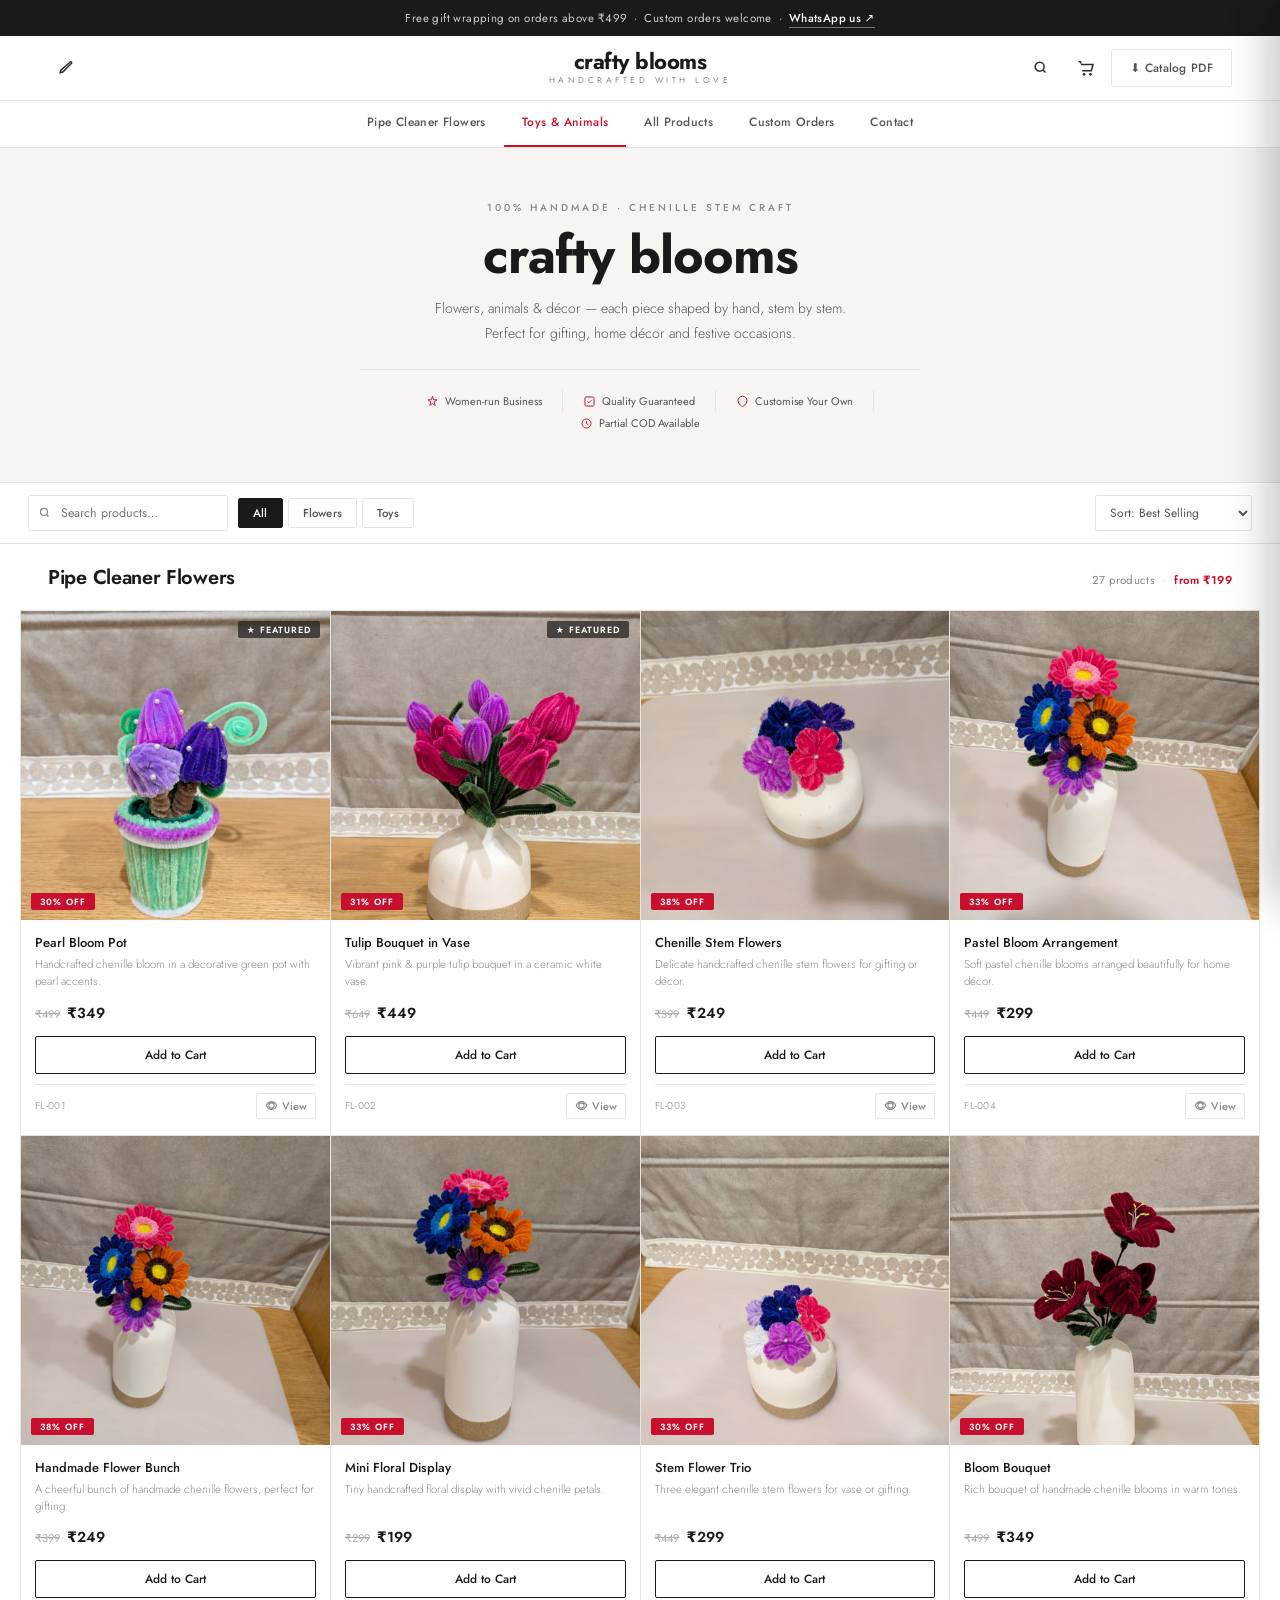
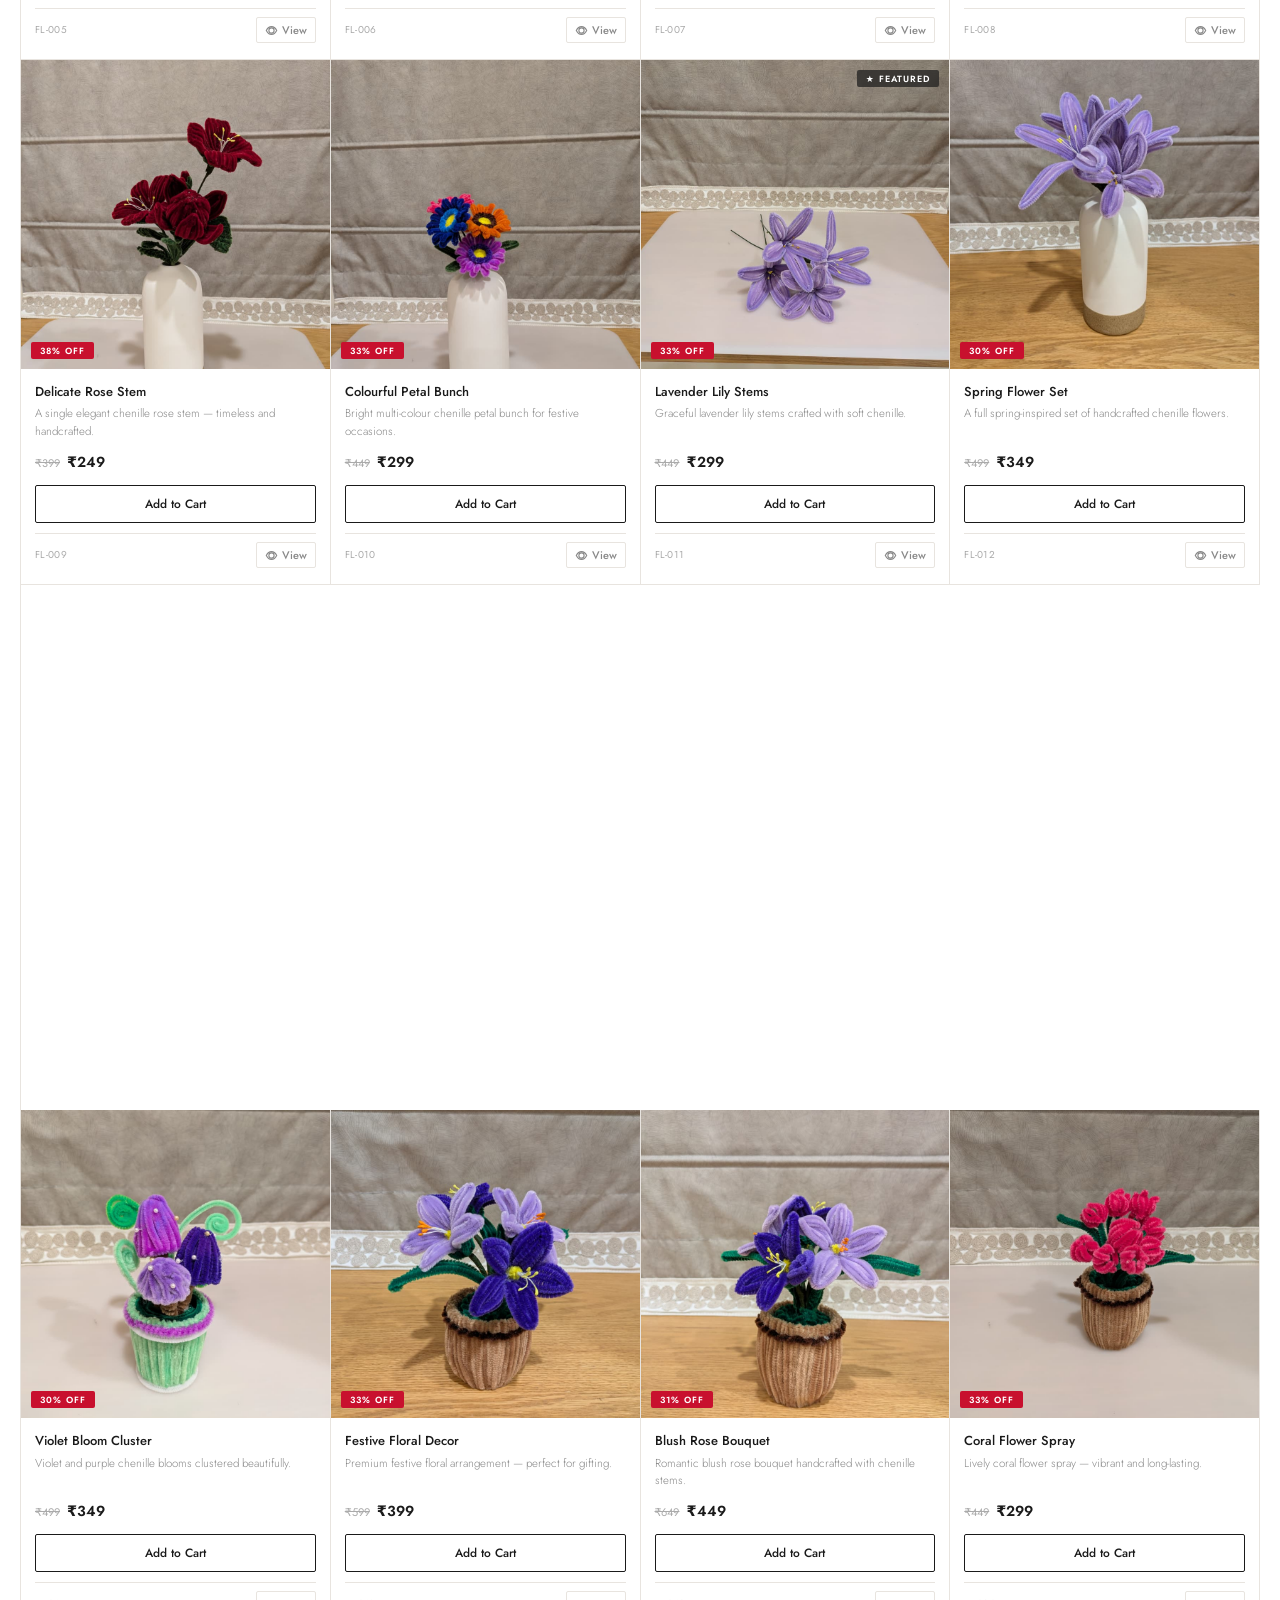
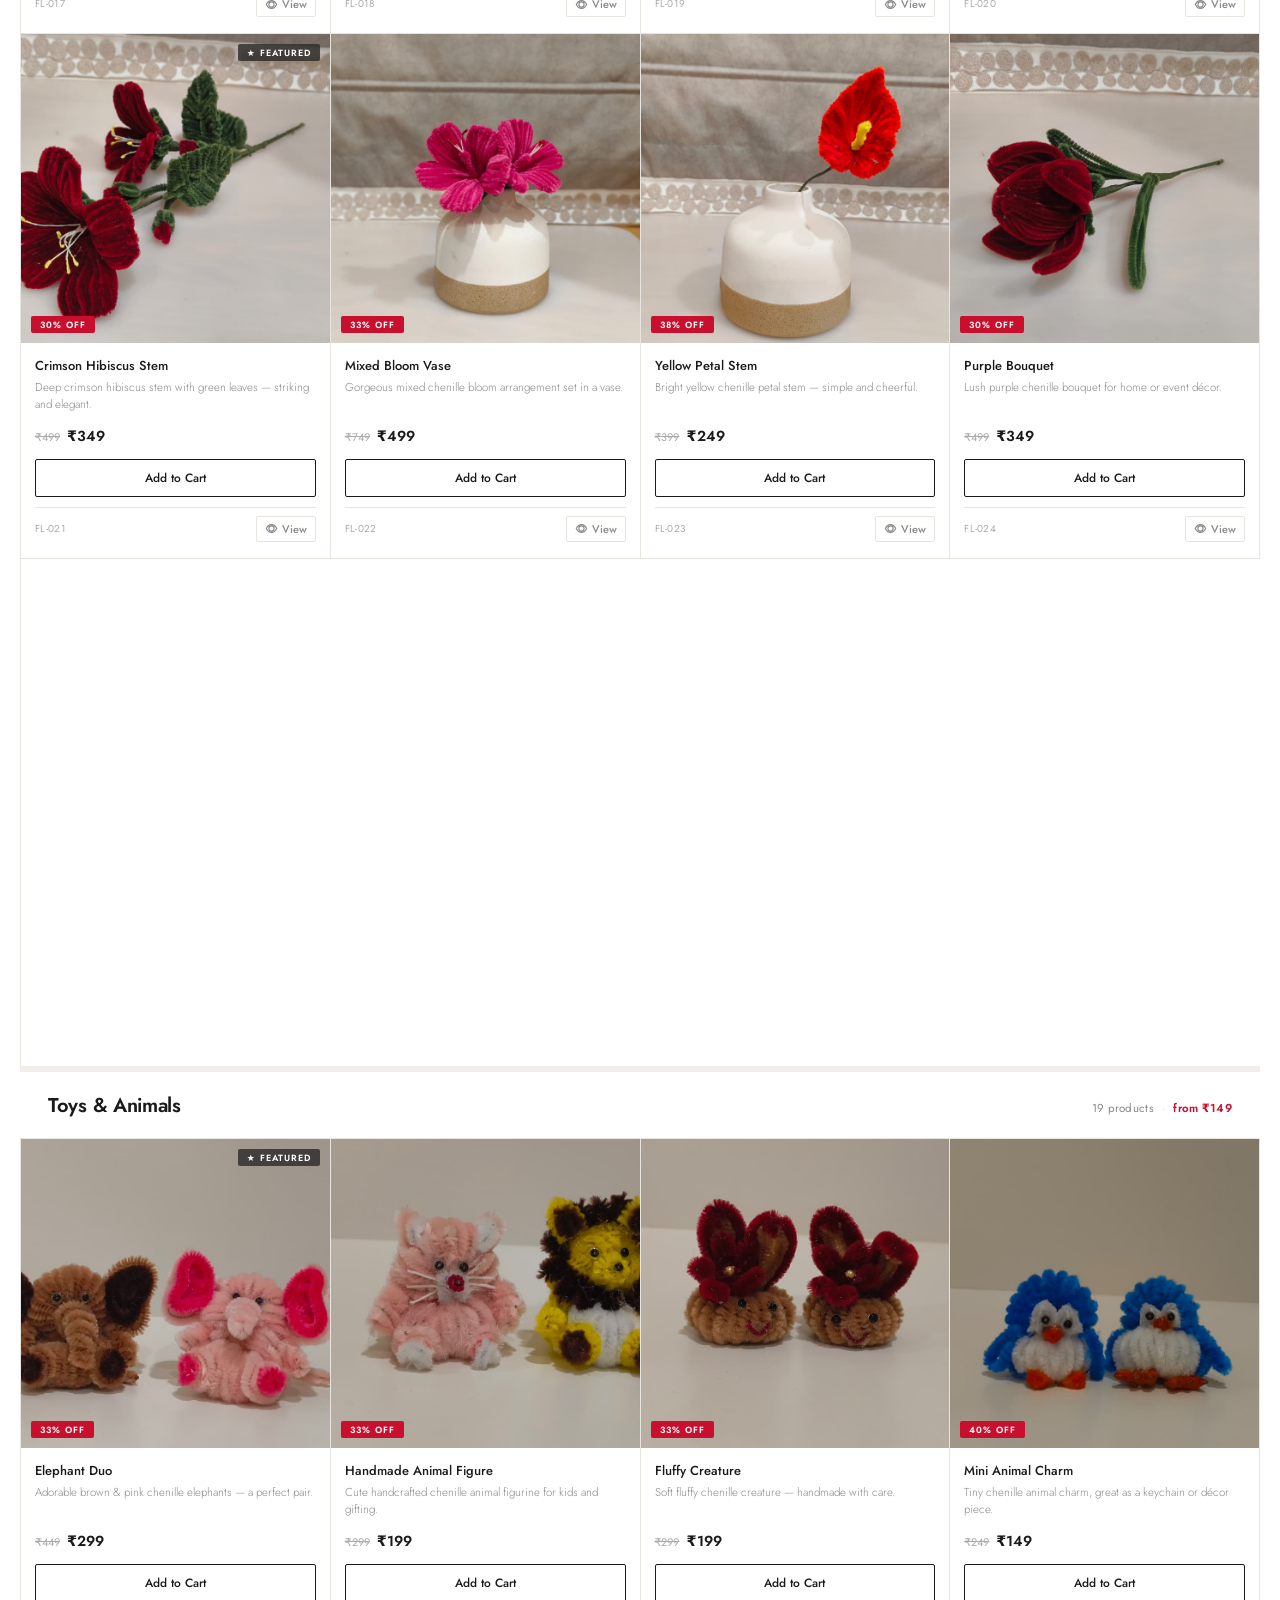
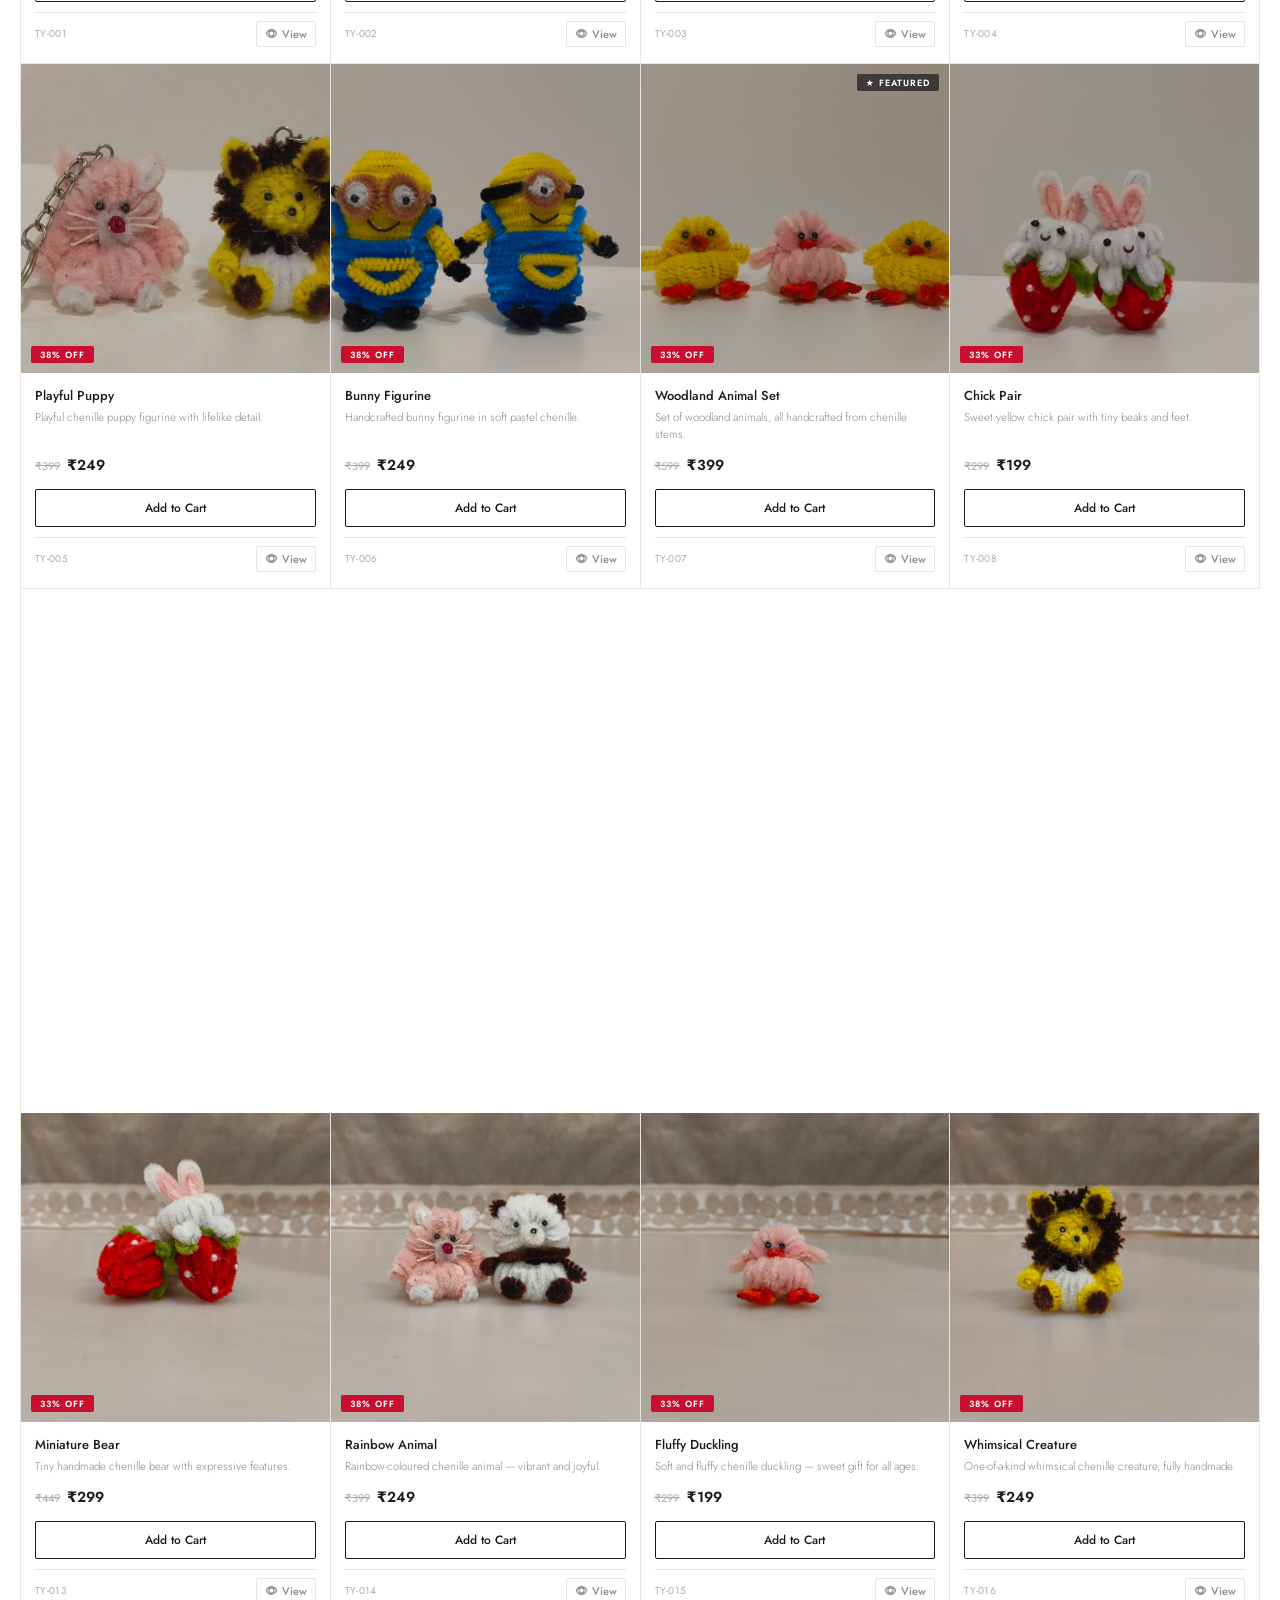
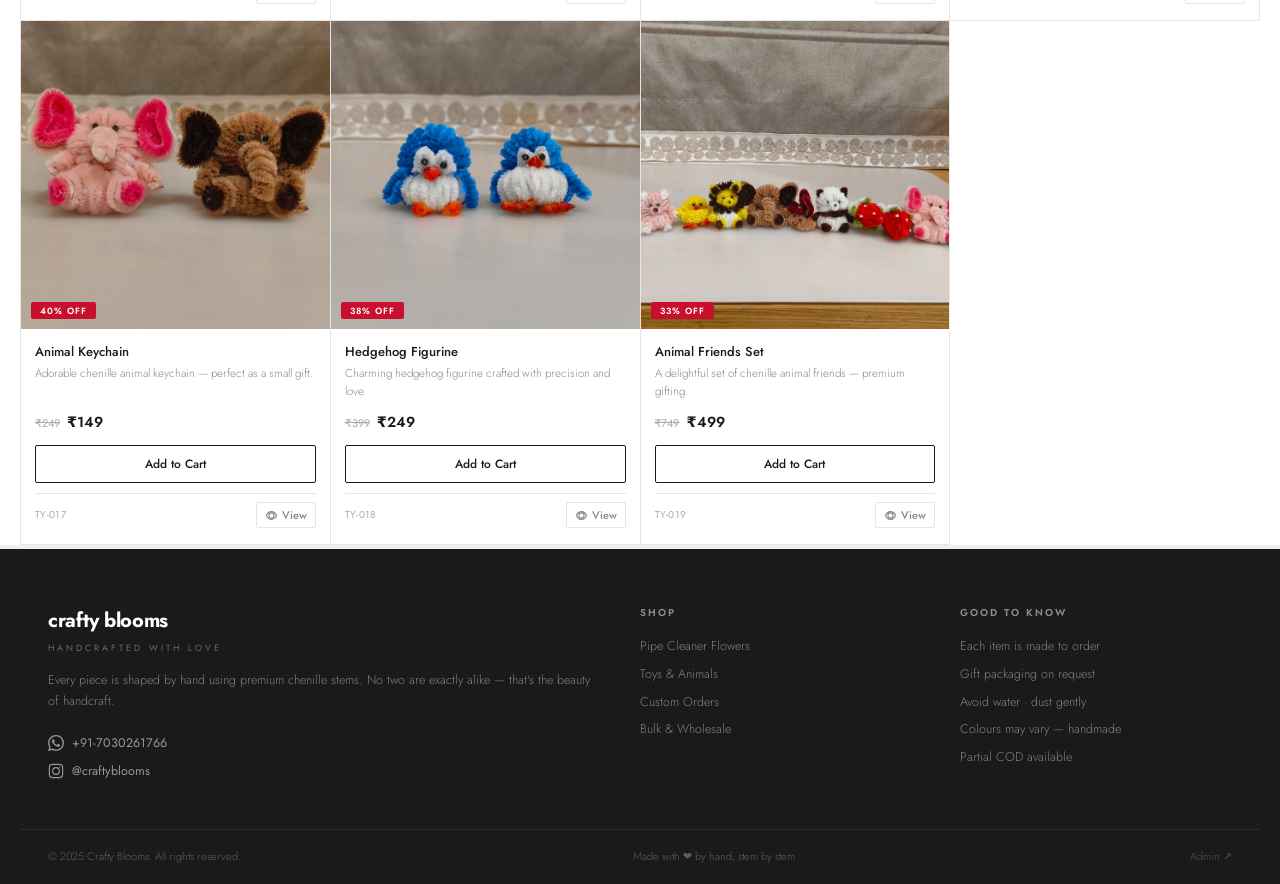
==== commit 7d006f7a: "feat: cart drawer, WhatsApp multi-order, admin dashboard (v3)" ====
--- a/index.html
+++ b/index.html
@@ -39,6 +39,10 @@
     <div class="header-right">
       <button class="header-icon-btn" onclick="toggleMobileSearch()" title="Search">
         <svg viewBox="0 0 20 20" fill="none" stroke="currentColor" stroke-width="1.7" width="18" height="18"><circle cx="8.5" cy="8.5" r="5"/><path d="M15 15l-3-3"/></svg>
+      </button>
+      <button class="header-icon-btn cart-icon-btn" onclick="openCart()" title="View Cart" aria-label="Cart">
+        <svg viewBox="0 0 20 20" fill="none" stroke="currentColor" stroke-width="1.7" width="18" height="18"><path d="M3 3h2l.4 2M7 13h10l2-7H5.4"/><circle cx="9" cy="17" r="1.5" fill="currentColor" stroke="none"/><circle cx="16" cy="17" r="1.5" fill="currentColor" stroke="none"/></svg>
+        <span class="cart-badge" id="cart-badge" style="display:none;">0</span>
       </button>
       <button class="btn btn--pdf" id="pdf-btn" onclick="exportPDF()">
         ⬇ Catalog PDF
@@ -201,6 +205,7 @@
   <div class="site-footer__bottom">
     <span>© 2025 Crafty Blooms. All rights reserved.</span>
     <span>Made with ❤ by hand, stem by stem.</span>
+    <a href="admin.html" class="footer-admin-link">Admin ↗</a>
   </div>
 </footer>
 
@@ -213,6 +218,7 @@
       <button class="qv-arrow qv-arrow--prev" id="qv-prev" onclick="qvPrev()" aria-label="Previous">&#8249;</button>
       <button class="qv-arrow qv-arrow--next" id="qv-next" onclick="qvNext()" aria-label="Next">&#8250;</button>
       <span class="qv-counter" id="qv-counter"></span>
+      <button class="qv-playpause" id="qv-playpause" onclick="qvToggleAuto()" title="Pause" style="display:none;">⏸</button>
       <div id="qv-thumbs"></div>
     </div>
     <div class="qv-details">
@@ -222,15 +228,79 @@
       <p class="qv-sku" id="qv-sku"></p>
       <div id="qv-price-row"></div>
       <p id="qv-desc"></p>
-      <a class="qv-wa-btn" id="qv-wa-btn" href="#" target="_blank" rel="noopener">
-        <svg viewBox="0 0 24 24" fill="currentColor" width="17" height="17"><path d="M17.472 14.382c-.297-.149-1.758-.867-2.03-.967-.273-.099-.471-.148-.67.15-.197.297-.767.966-.94 1.164-.173.199-.347.223-.644.075-.297-.15-1.255-.463-2.39-1.475-.883-.788-1.48-1.761-1.653-2.059-.173-.297-.018-.458.13-.606.134-.133.298-.347.446-.52.149-.174.198-.298.298-.497.099-.198.05-.371-.025-.52-.075-.149-.669-1.612-.916-2.207-.242-.579-.487-.5-.669-.51-.173-.008-.371-.01-.57-.01-.198 0-.52.074-.792.372-.272.297-1.04 1.016-1.04 2.479 0 1.462 1.065 2.875 1.213 3.074.149.198 2.096 3.2 5.077 4.487.709.306 1.262.489 1.694.625.712.227 1.36.195 1.871.118.571-.085 1.758-.719 2.006-1.413.248-.694.248-1.289.173-1.413-.074-.124-.272-.198-.57-.347m-5.421 7.403h-.004a9.87 9.87 0 01-5.031-1.378l-.361-.214-3.741.982.998-3.648-.235-.374a9.86 9.86 0 01-1.51-5.26c.001-5.45 4.436-9.884 9.888-9.884 2.64 0 5.122 1.03 6.988 2.898a9.825 9.825 0 012.893 6.994c-.003 5.45-4.437 9.884-9.885 9.884m8.413-18.297A11.815 11.815 0 0012.05 0C5.495 0 .16 5.335.157 11.892c0 2.096.547 4.142 1.588 5.945L.057 24l6.305-1.654a11.882 11.882 0 005.683 1.448h.005c6.554 0 11.89-5.335 11.893-11.893a11.821 11.821 0 00-3.48-8.413z"/></svg>
-        Order on WhatsApp
-      </a>
+      <button class="qv-atc-btn" onclick="qvAddToCart()">
+        <svg viewBox="0 0 20 20" fill="none" stroke="currentColor" stroke-width="1.7" width="16" height="16"><path d="M3 3h2l.4 2M7 13h10l2-7H5.4"/><circle cx="9" cy="17" r="1.5" fill="currentColor" stroke="none"/><circle cx="16" cy="17" r="1.5" fill="currentColor" stroke="none"/></svg>
+        Add to Cart
+      </button>
       <div class="qv-trust">
         <span class="qv-trust-item">Handmade with Love</span>
         <span class="qv-trust-item">Custom Orders Welcome</span>
         <span class="qv-trust-item">Quality Guaranteed</span>
       </div>
+    </div>
+  </div>
+</div>
+
+
+<!-- ══ CART DRAWER ════════════════════════════════════════════ -->
+<div id="cart-overlay"></div>
+<div id="cart-drawer" role="dialog" aria-modal="true" aria-label="Shopping Cart">
+  <div class="cart-drawer__header">
+    <h2>Your Cart</h2>
+    <button class="modal-close" onclick="closeCart()" aria-label="Close Cart">✕</button>
+  </div>
+
+  <!-- Empty state -->
+  <div class="cart-empty" id="cart-empty">
+    <svg viewBox="0 0 60 60" fill="none" stroke="currentColor" stroke-width="1.4" width="52" height="52" opacity="0.3"><path d="M10 10h5l3 20M18 30h30l4-16H16"/><circle cx="24" cy="46" r="4"/><circle cx="40" cy="46" r="4"/></svg>
+    <p>Your cart is empty</p>
+    <span>Add some beautiful handcrafted items!</span>
+    <button class="btn btn--primary" onclick="closeCart()" style="margin-top:16px;">Continue Shopping</button>
+  </div>
+
+  <!-- Items list -->
+  <div class="cart-items-list" id="cart-items-list"></div>
+
+  <!-- Footer -->
+  <div class="cart-footer" id="cart-footer" style="display:none;">
+    <div class="cart-subtotal-row">
+      <span>Subtotal</span>
+      <span class="cart-subtotal-amount" id="cart-subtotal">₹0</span>
+    </div>
+    <p class="cart-footer__note">Shipping &amp; payment details confirmed via WhatsApp</p>
+    <button class="cart-order-btn" onclick="openOrderForm()">
+      <svg viewBox="0 0 24 24" fill="currentColor" width="17" height="17"><path d="M17.472 14.382c-.297-.149-1.758-.867-2.03-.967-.273-.099-.471-.148-.67.15-.197.297-.767.966-.94 1.164-.173.199-.347.223-.644.075-.297-.15-1.255-.463-2.39-1.475-.883-.788-1.48-1.761-1.653-2.059-.173-.297-.018-.458.13-.606.134-.133.298-.347.446-.52.149-.174.198-.298.298-.497.099-.198.05-.371-.025-.52-.075-.149-.669-1.612-.916-2.207-.242-.579-.487-.5-.669-.51-.173-.008-.371-.01-.57-.01-.198 0-.52.074-.792.372-.272.297-1.04 1.016-1.04 2.479 0 1.462 1.065 2.875 1.213 3.074.149.198 2.096 3.2 5.077 4.487.709.306 1.262.489 1.694.625.712.227 1.36.195 1.871.118.571-.085 1.758-.719 2.006-1.413.248-.694.248-1.289.173-1.413-.074-.124-.272-.198-.57-.347m-5.421 7.403h-.004a9.87 9.87 0 01-5.031-1.378l-.361-.214-3.741.982.998-3.648-.235-.374a9.86 9.86 0 01-1.51-5.26c.001-5.45 4.436-9.884 9.888-9.884 2.64 0 5.122 1.03 6.988 2.898a9.825 9.825 0 012.893 6.994c-.003 5.45-4.437 9.884-9.885 9.884m8.413-18.297A11.815 11.815 0 0012.05 0C5.495 0 .16 5.335.157 11.892c0 2.096.547 4.142 1.588 5.945L.057 24l6.305-1.654a11.882 11.882 0 005.683 1.448h.005c6.554 0 11.89-5.335 11.893-11.893a11.821 11.821 0 00-3.48-8.413z"/></svg>
+      Order via WhatsApp
+    </button>
+    <button class="cart-clear-btn" onclick="clearCart()">Clear Cart</button>
+  </div>
+</div>
+
+
+<!-- ══ ORDER FORM MODAL ═══════════════════════════════════════ -->
+<div id="order-form-modal" role="dialog" aria-modal="true" aria-labelledby="order-form-title">
+  <div class="order-form-panel">
+    <div class="order-form__header">
+      <h2 id="order-form-title">Almost there!</h2>
+      <button class="modal-close" onclick="closeOrderForm()" aria-label="Close">✕</button>
+    </div>
+    <div class="order-form__body">
+      <p class="order-form__hint">Your order will be sent as a WhatsApp message to us. Just tell us your name so we can address you!</p>
+      <div class="form-group">
+        <label for="order-name-input">Your Name <span style="color:var(--red)">*</span></label>
+        <input type="text" id="order-name-input" placeholder="e.g. Priya Sharma" autocomplete="name">
+      </div>
+      <div class="form-group">
+        <label for="order-note-input">Note (optional)</label>
+        <textarea id="order-note-input" placeholder="Gift wrapping, colour preference, delivery notes…" rows="3"></textarea>
+      </div>
+    </div>
+    <div class="order-form__actions">
+      <button class="btn" onclick="closeOrderForm()">Cancel</button>
+      <button class="cart-order-btn order-form__submit" onclick="submitOrder()">
+        <svg viewBox="0 0 24 24" fill="currentColor" width="15" height="15"><path d="M17.472 14.382c-.297-.149-1.758-.867-2.03-.967-.273-.099-.471-.148-.67.15-.197.297-.767.966-.94 1.164-.173.199-.347.223-.644.075-.297-.15-1.255-.463-2.39-1.475-.883-.788-1.48-1.761-1.653-2.059-.173-.297-.018-.458.13-.606.134-.133.298-.347.446-.52.149-.174.198-.298.298-.497.099-.198.05-.371-.025-.52-.075-.149-.669-1.612-.916-2.207-.242-.579-.487-.5-.669-.51-.173-.008-.371-.01-.57-.01-.198 0-.52.074-.792.372-.272.297-1.04 1.016-1.04 2.479 0 1.462 1.065 2.875 1.213 3.074.149.198 2.096 3.2 5.077 4.487.709.306 1.262.489 1.694.625.712.227 1.36.195 1.871.118.571-.085 1.758-.719 2.006-1.413.248-.694.248-1.289.173-1.413-.074-.124-.272-.198-.57-.347m-5.421 7.403h-.004a9.87 9.87 0 01-5.031-1.378l-.361-.214-3.741.982.998-3.648-.235-.374a9.86 9.86 0 01-1.51-5.26c.001-5.45 4.436-9.884 9.888-9.884 2.64 0 5.122 1.03 6.988 2.898a9.825 9.825 0 012.893 6.994c-.003 5.45-4.437 9.884-9.885 9.884m8.413-18.297A11.815 11.815 0 0012.05 0C5.495 0 .16 5.335.157 11.892c0 2.096.547 4.142 1.588 5.945L.057 24l6.305-1.654a11.882 11.882 0 005.683 1.448h.005c6.554 0 11.89-5.335 11.893-11.893a11.821 11.821 0 00-3.48-8.413z"/></svg>
+        Send Order on WhatsApp
+      </button>
     </div>
   </div>
 </div>
@@ -326,12 +396,20 @@
 </div>
 <div id="editor-overlay"></div>
 
+<!-- ══ MOBILE CART BAR ════════════════════════════════════════ -->
+<div class="mobile-cart-bar" id="mobile-cart-bar" style="display:none;" onclick="openCart()">
+  <svg viewBox="0 0 20 20" fill="none" stroke="currentColor" stroke-width="1.7" width="16" height="16"><path d="M3 3h2l.4 2M7 13h10l2-7H5.4"/><circle cx="9" cy="17" r="1.5" fill="currentColor" stroke="none"/><circle cx="16" cy="17" r="1.5" fill="currentColor" stroke="none"/></svg>
+  <span id="mobile-cart-label">View Cart</span>
+  <span class="mobile-cart-bar__arrow">→</span>
+</div>
+
 <div class="toast" id="toast" role="status" aria-live="polite"></div>
 
 <script src="https://cdnjs.cloudflare.com/ajax/libs/jspdf/2.5.1/jspdf.umd.min.js"></script>
 <script src="https://cdnjs.cloudflare.com/ajax/libs/html2canvas/1.4.1/html2canvas.min.js"></script>
 <script src="catalog.js"></script>
 <script>
+  // Editor overlay wiring
   const _drawer=document.getElementById('editor-drawer');
   const _overlay=document.getElementById('editor-overlay');
   new MutationObserver(()=>{ _overlay.style.display=_drawer.classList.contains('open')?'block':'none'; })
--- a/styles.css
+++ b/styles.css
@@ -1,5 +1,5 @@
 /* ============================================================
-   Crafty Blooms — Premium Catalog
+   Crafty Blooms — Premium Catalog  v3
    Reference: afzaai.in · newdesign.md
    Font: Jost (geometric humanist, weights 300–700)
    ============================================================ */
@@ -106,7 +106,31 @@
   transition: background var(--ease), color var(--ease);
 }
 .header-icon-btn:hover { background: var(--bg-soft); }
-.header-icon-btn.active { color: var(--red); }
+.header-icon-btn.active {
+  color: var(--red);
+  background: rgba(200,16,46,0.08);
+  outline: 2px solid rgba(200,16,46,0.22);
+  outline-offset: 1px;
+}
+/* Edit mode banner — shows when edit mode is ON */
+body.edit-mode-on::after {
+  content: '✏  Edit Mode ON — hover cards to edit';
+  position: fixed;
+  bottom: 16px;
+  left: 50%;
+  transform: translateX(-50%);
+  background: var(--red);
+  color: #fff;
+  font-family: var(--font);
+  font-size: 11.5px;
+  font-weight: 500;
+  padding: 8px 20px;
+  border-radius: 20px;
+  z-index: 2000;
+  pointer-events: none;
+  white-space: nowrap;
+  box-shadow: 0 4px 16px rgba(200,16,46,0.3);
+}
 
 /* PDF button */
 .btn--pdf {
@@ -521,46 +545,6 @@
   color: var(--ink-900);
 }
 
-/* CTA button — full-width outlined, like afzaai.in "Choose options" */
-.product-card__cta {
-  display: flex;
-  align-items: center;
-  justify-content: center;
-  gap: 8px;
-  width: 100%;
-  margin-top: 10px;
-  padding: 9px 12px;
-  font-size: 11.5px;
-  font-weight: 500;
-  letter-spacing: 0.3px;
-  font-family: var(--font);
-  border: 1px solid var(--rule-strong);
-  border-radius: var(--r);
-  color: var(--ink-700);
-  background: var(--bg);
-  cursor: pointer;
-  transition: border-color var(--ease), background var(--ease), color var(--ease);
-  text-align: center;
-}
-.product-card__cta:hover { border-color: var(--ink-900); background: var(--ink-900); color: #fff; }
-
-/* WA mini button on card */
-.card-wa-btn {
-  display: inline-flex;
-  align-items: center;
-  gap: 4px;
-  font-size: 10px;
-  font-weight: 500;
-  color: var(--wa);
-  text-decoration: none;
-  padding: 3px 7px;
-  border: 1px solid var(--wa);
-  border-radius: 2px;
-  transition: background var(--ease), color var(--ease);
-  white-space: nowrap;
-  font-family: var(--font);
-}
-.card-wa-btn:hover { background: var(--wa); color: #fff; }
 
 .product-card__footer {
   display: flex;
@@ -734,6 +718,14 @@
   font-size: 10px; font-weight: 500; color: #fff;
   background: rgba(26,26,26,0.5); padding: 3px 8px; border-radius: 10px; letter-spacing: 0.5px;
 }
+.qv-playpause {
+  position: absolute; bottom: 12px; left: 50%; transform: translateX(-50%);
+  background: rgba(26,26,26,0.55); color: #fff; border: none; border-radius: 50%;
+  width: 32px; height: 32px; font-size: 14px; cursor: pointer;
+  display: flex; align-items: center; justify-content: center;
+  transition: background var(--ease); z-index: 5;
+}
+.qv-playpause:hover { background: rgba(26,26,26,0.85); }
 #qv-thumbs {
   position: absolute; bottom: 10px; left: 10px;
   display: flex; gap: 5px;
@@ -914,6 +906,203 @@
 .btn--danger { background: var(--red); border-color: var(--red); color: #fff; }
 .btn--danger:hover { background: var(--red-dark); border-color: var(--red-dark); }
 
+/* ── CART ICON BUTTON ── */
+.cart-icon-btn { position: relative; }
+.cart-badge {
+  position: absolute; top: -4px; right: -4px;
+  min-width: 17px; height: 17px; background: var(--red); color: #fff;
+  font-size: 9px; font-weight: 700; border-radius: 9px;
+  display: flex; align-items: center; justify-content: center;
+  padding: 0 3px; pointer-events: none; font-family: var(--font);
+  box-shadow: 0 0 0 2px var(--bg);
+}
+@keyframes cart-badge-pop {
+  0%  { transform: scale(1); }
+  40% { transform: scale(1.5); }
+  100%{ transform: scale(1); }
+}
+.cart-badge--pop { animation: cart-badge-pop 0.28s ease; }
+
+/* ── PRODUCT CARD CTA (Add to Cart) ── */
+.product-card__cta {
+  display: block; width: 100%;
+  padding: 9px 14px; font-size: 12px; font-weight: 500; font-family: var(--font);
+  border: 1px solid var(--ink-900); border-radius: var(--r);
+  background: transparent; color: var(--ink-900); cursor: pointer;
+  transition: all var(--ease); margin-top: 8px; text-align: center;
+}
+.product-card__cta:hover { background: var(--ink-900); color: #fff; }
+.product-card__cta.cart-btn--added { background: var(--ink-900); color: #fff; }
+
+/* ── QUICK VIEW BUTTON on card (replaces WA) ── */
+.card-qv-btn {
+  display: inline-flex; align-items: center; gap: 4px;
+  padding: 4px 8px; font-size: 11px; font-weight: 500; font-family: var(--font);
+  border: 1px solid var(--rule); border-radius: var(--r);
+  background: transparent; color: var(--ink-400); cursor: pointer;
+  transition: all var(--ease);
+}
+.card-qv-btn:hover { color: var(--ink-900); border-color: var(--ink-500); }
+
+/* ── QUICK VIEW Add to Cart button ── */
+.qv-atc-btn {
+  display: flex; align-items: center; justify-content: center; gap: 8px;
+  padding: 13px 20px; background: var(--ink-900); color: #fff;
+  font-size: 13px; font-weight: 500; border-radius: var(--r);
+  margin-top: 6px; transition: background var(--ease); font-family: var(--font);
+  cursor: pointer; border: none; width: 100%;
+}
+.qv-atc-btn:hover { background: var(--ink-700); }
+
+/* ══════════════════════════════════════════════
+   CART DRAWER
+══════════════════════════════════════════════ */
+#cart-overlay {
+  display: none; position: fixed; inset: 0; z-index: 1050;
+  background: rgba(0,0,0,0.4); backdrop-filter: blur(2px);
+}
+#cart-drawer {
+  position: fixed; top: 0; right: 0; bottom: 0; width: 400px; max-width: 100vw;
+  background: var(--bg); z-index: 1060;
+  transform: translateX(100%);
+  transition: transform 0.28s cubic-bezier(0.4,0,0.2,1);
+  display: flex; flex-direction: column;
+  box-shadow: -8px 0 48px rgba(0,0,0,0.14);
+}
+#cart-drawer.open { transform: translateX(0); }
+
+.cart-drawer__header {
+  display: flex; align-items: center; justify-content: space-between;
+  padding: 18px 20px; border-bottom: 1px solid var(--rule); flex-shrink: 0;
+}
+.cart-drawer__header h2 { font-size: 15px; font-weight: 600; color: var(--ink-900); }
+
+/* Empty state */
+.cart-empty {
+  flex: 1; display: flex; flex-direction: column; align-items: center; justify-content: center;
+  padding: 40px 24px; text-align: center; gap: 8px;
+}
+.cart-empty p   { font-size: 14px; font-weight: 500; color: var(--ink-700); margin-top: 12px; }
+.cart-empty span { font-size: 12px; color: var(--ink-400); }
+
+/* Items list */
+.cart-items-list { flex: 1; overflow-y: auto; padding: 0; }
+
+.cart-item {
+  display: flex; align-items: flex-start; gap: 12px;
+  padding: 14px 20px; border-bottom: 1px solid var(--rule);
+  position: relative;
+}
+.cart-item__img {
+  width: 64px; height: 64px; flex-shrink: 0;
+  border-radius: var(--r); overflow: hidden; background: var(--bg-soft);
+  border: 1px solid var(--rule);
+}
+.cart-item__img img { width: 100%; height: 100%; object-fit: cover; display: block; }
+.cart-item__info { flex: 1; min-width: 0; }
+.cart-item__name { font-size: 13px; font-weight: 500; color: var(--ink-900); line-height: 1.3; margin-bottom: 2px; }
+.cart-item__sku  { font-size: 10.5px; color: var(--ink-300); letter-spacing: 0.3px; }
+.cart-item__price-row {
+  display: flex; align-items: center; justify-content: space-between; margin-top: 8px;
+}
+.cart-item__stepper {
+  display: flex; align-items: center; gap: 0;
+  border: 1px solid var(--rule); border-radius: var(--r); overflow: hidden;
+}
+.cart-item__stepper button {
+  width: 28px; height: 28px; border: none; background: var(--bg-soft);
+  font-size: 15px; font-weight: 400; cursor: pointer; color: var(--ink-700);
+  font-family: var(--font); transition: background var(--ease);
+}
+.cart-item__stepper button:hover { background: var(--rule); }
+.cart-item__stepper span {
+  width: 30px; text-align: center; font-size: 13px; font-weight: 500;
+  color: var(--ink-900); user-select: none;
+}
+.cart-item__line-total { font-size: 13px; font-weight: 600; color: var(--ink-900); }
+.cart-item__remove {
+  position: absolute; top: 14px; right: 14px;
+  width: 22px; height: 22px; background: var(--bg-soft); border-radius: 50%;
+  font-size: 10px; color: var(--ink-400); cursor: pointer;
+  display: flex; align-items: center; justify-content: center;
+  transition: all var(--ease); flex-shrink: 0;
+}
+.cart-item__remove:hover { background: var(--red); color: #fff; }
+
+/* Cart footer */
+.cart-footer {
+  border-top: 1px solid var(--rule); padding: 18px 20px;
+  display: flex; flex-direction: column; gap: 10px; flex-shrink: 0;
+}
+.cart-subtotal-row {
+  display: flex; justify-content: space-between; align-items: center;
+}
+.cart-subtotal-row span { font-size: 13px; color: var(--ink-500); }
+.cart-subtotal-amount { font-size: 20px; font-weight: 600; color: var(--ink-900); }
+.cart-footer__note { font-size: 11px; color: var(--ink-400); text-align: center; }
+.cart-order-btn {
+  display: flex; align-items: center; justify-content: center; gap: 8px;
+  padding: 14px 20px; background: var(--wa); color: #fff;
+  font-size: 13.5px; font-weight: 600; border-radius: var(--r);
+  cursor: pointer; border: none; font-family: var(--font);
+  transition: background var(--ease); width: 100%;
+}
+.cart-order-btn:hover { background: #1eb759; }
+.cart-clear-btn {
+  display: block; width: 100%; text-align: center;
+  font-size: 11.5px; color: var(--ink-400); font-family: var(--font);
+  background: none; border: none; cursor: pointer; padding: 4px;
+  transition: color var(--ease);
+}
+.cart-clear-btn:hover { color: var(--red); }
+
+/* ══════════════════════════════════════════════
+   ORDER FORM MODAL
+══════════════════════════════════════════════ */
+#order-form-modal {
+  display: none; position: fixed; inset: 0; z-index: 1400;
+  background: rgba(0,0,0,0.6); align-items: center; justify-content: center;
+  padding: 20px; backdrop-filter: blur(4px);
+}
+.order-form-panel {
+  background: var(--bg); border-radius: 6px;
+  width: 100%; max-width: 440px;
+  box-shadow: 0 24px 64px rgba(0,0,0,0.22);
+  overflow: hidden;
+}
+.order-form__header {
+  display: flex; align-items: center; justify-content: space-between;
+  padding: 18px 20px; border-bottom: 1px solid var(--rule);
+}
+.order-form__header h2 { font-size: 16px; font-weight: 600; color: var(--ink-900); }
+.order-form__body { padding: 20px; display: flex; flex-direction: column; gap: 14px; }
+.order-form__hint {
+  font-size: 12.5px; color: var(--ink-500); line-height: 1.6;
+  background: var(--bg-soft); padding: 10px 12px; border-radius: var(--r);
+}
+.order-form__actions {
+  display: flex; gap: 10px; padding: 16px 20px; border-top: 1px solid var(--rule);
+}
+.order-form__submit { flex: 1; }
+
+/* ── FOOTER ADMIN LINK ── */
+.footer-admin-link {
+  color: var(--ink-400); font-size: 11px; opacity: 0.5;
+  transition: opacity var(--ease);
+}
+.footer-admin-link:hover { opacity: 1; }
+
+/* ── MOBILE CART BAR ── */
+.mobile-cart-bar {
+  display: none; position: fixed; bottom: 0; left: 0; right: 0; z-index: 900;
+  background: var(--ink-900); color: #fff;
+  padding: 14px 20px; align-items: center; justify-content: space-between;
+  gap: 10px; cursor: pointer; font-family: var(--font);
+  font-size: 13px; font-weight: 500;
+  box-shadow: 0 -4px 24px rgba(0,0,0,0.18);
+}
+.mobile-cart-bar__arrow { margin-left: auto; font-size: 16px; opacity: 0.7; }
+
 /* ── EDITOR IMAGE LIST ── */
 .editor-image-list { display: flex; flex-wrap: wrap; gap: 8px; margin-bottom: 6px; }
 .editor-img-item {
@@ -938,7 +1127,7 @@
    TOAST
 ══════════════════════════════════════════════ */
 .toast {
-  position: fixed; bottom: 24px; left: 50%;
+  position: fixed; bottom: 80px; left: 50%;
   transform: translateX(-50%) translateY(10px);
   background: var(--ink-900); color: #fff;
   padding: 11px 22px; border-radius: 20px;
@@ -951,15 +1140,20 @@
 /* ══════════════════════════════════════════════
    RESPONSIVE ADJUSTMENTS
 ══════════════════════════════════════════════ */
+@media (max-width: 860px) {
+  #cart-drawer { width: 100vw; }
+}
 @media (max-width: 600px) {
   .site-header__inner { padding: 0 16px; }
   .site-nav__inner { padding: 0 8px; }
   .toolbar { padding: 10px 14px; }
   .toolbar__left { gap: 6px; }
-  .toolbar__search { display: none; } /* hidden on mobile, use mobile-search instead */
+  .toolbar__search { display: none; }
   .collection-hero { padding: 36px 16px 32px; }
   .section-header__inner { padding: 14px 16px; }
   .product-card__body { padding: 10px 10px 12px; }
-  .btn--pdf { padding: 7px 10px; font-size: 11px; }
+  .btn--pdf { display: none; } /* hide on very small screens, use mobile cart bar */
   .site-footer__top { padding: 36px 16px 32px; }
-}
+  .mobile-cart-bar { display: flex; }
+  .toast { bottom: 72px; }
+}
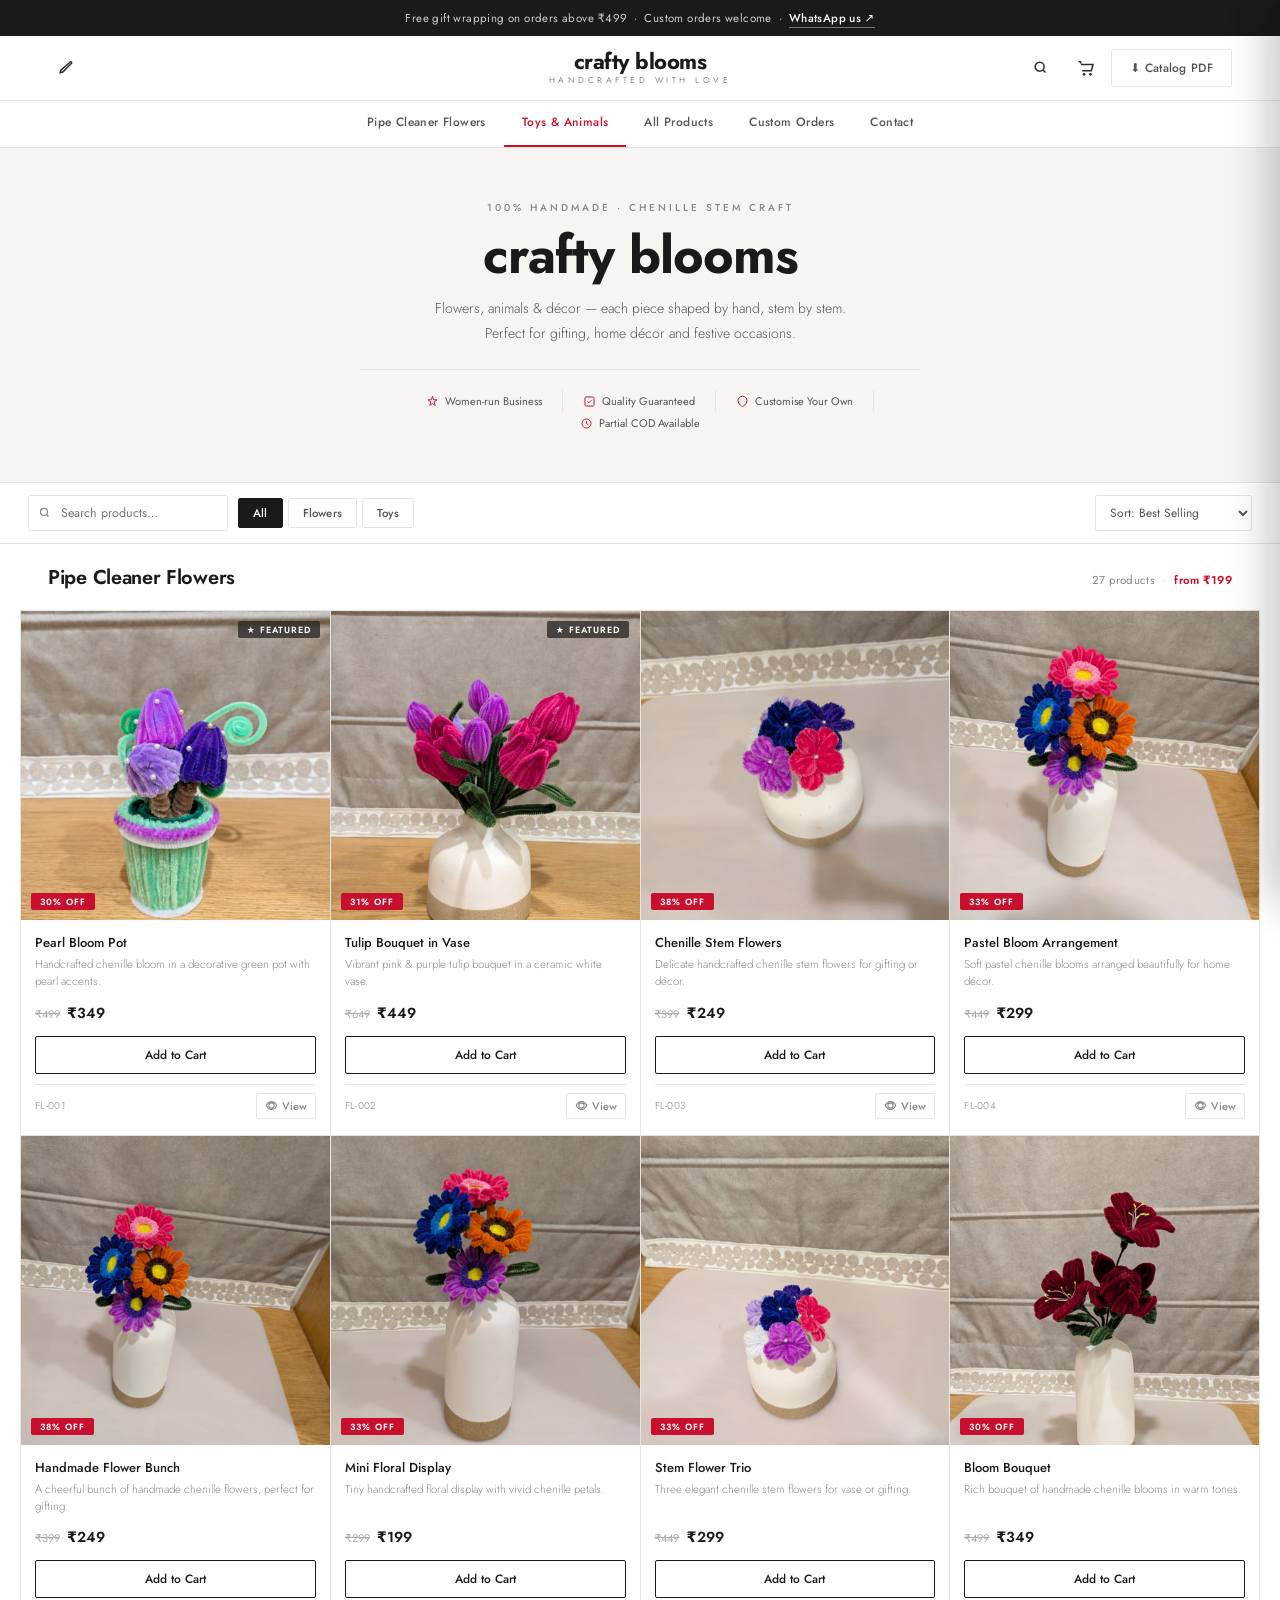
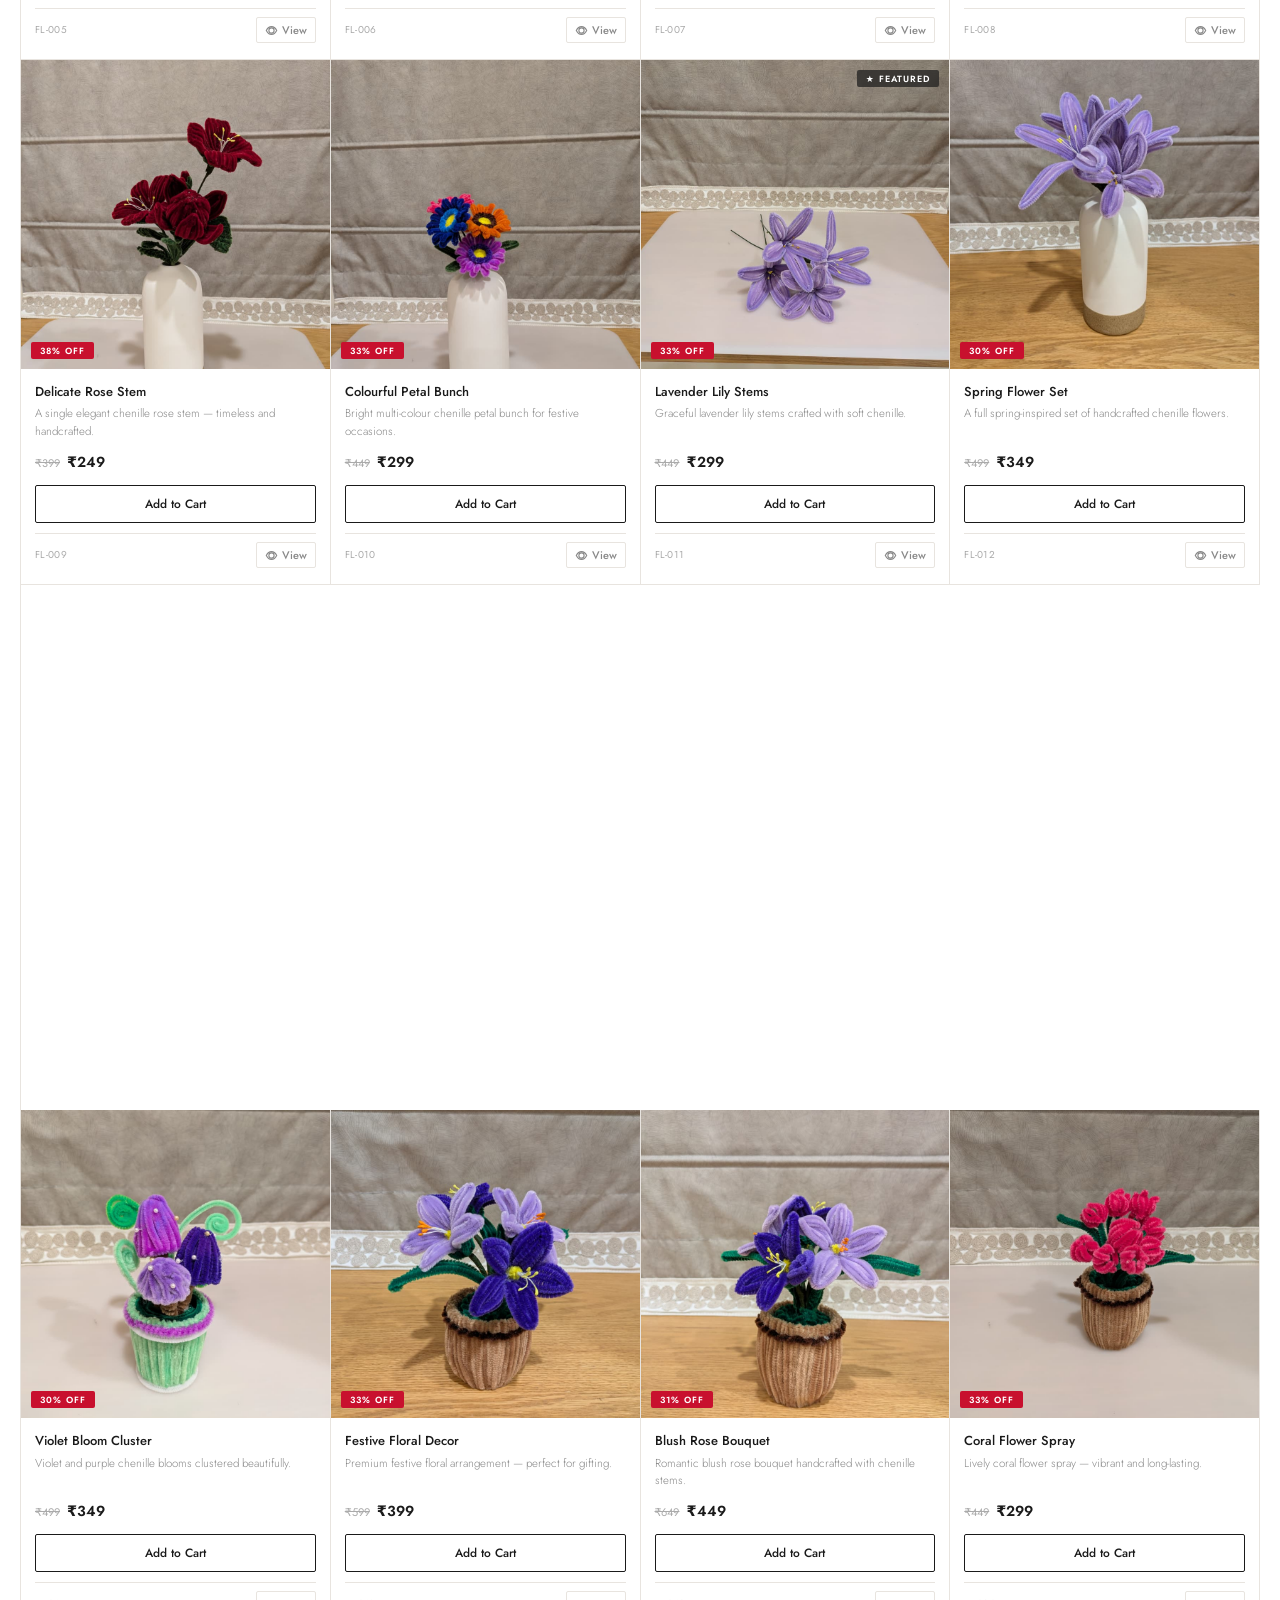
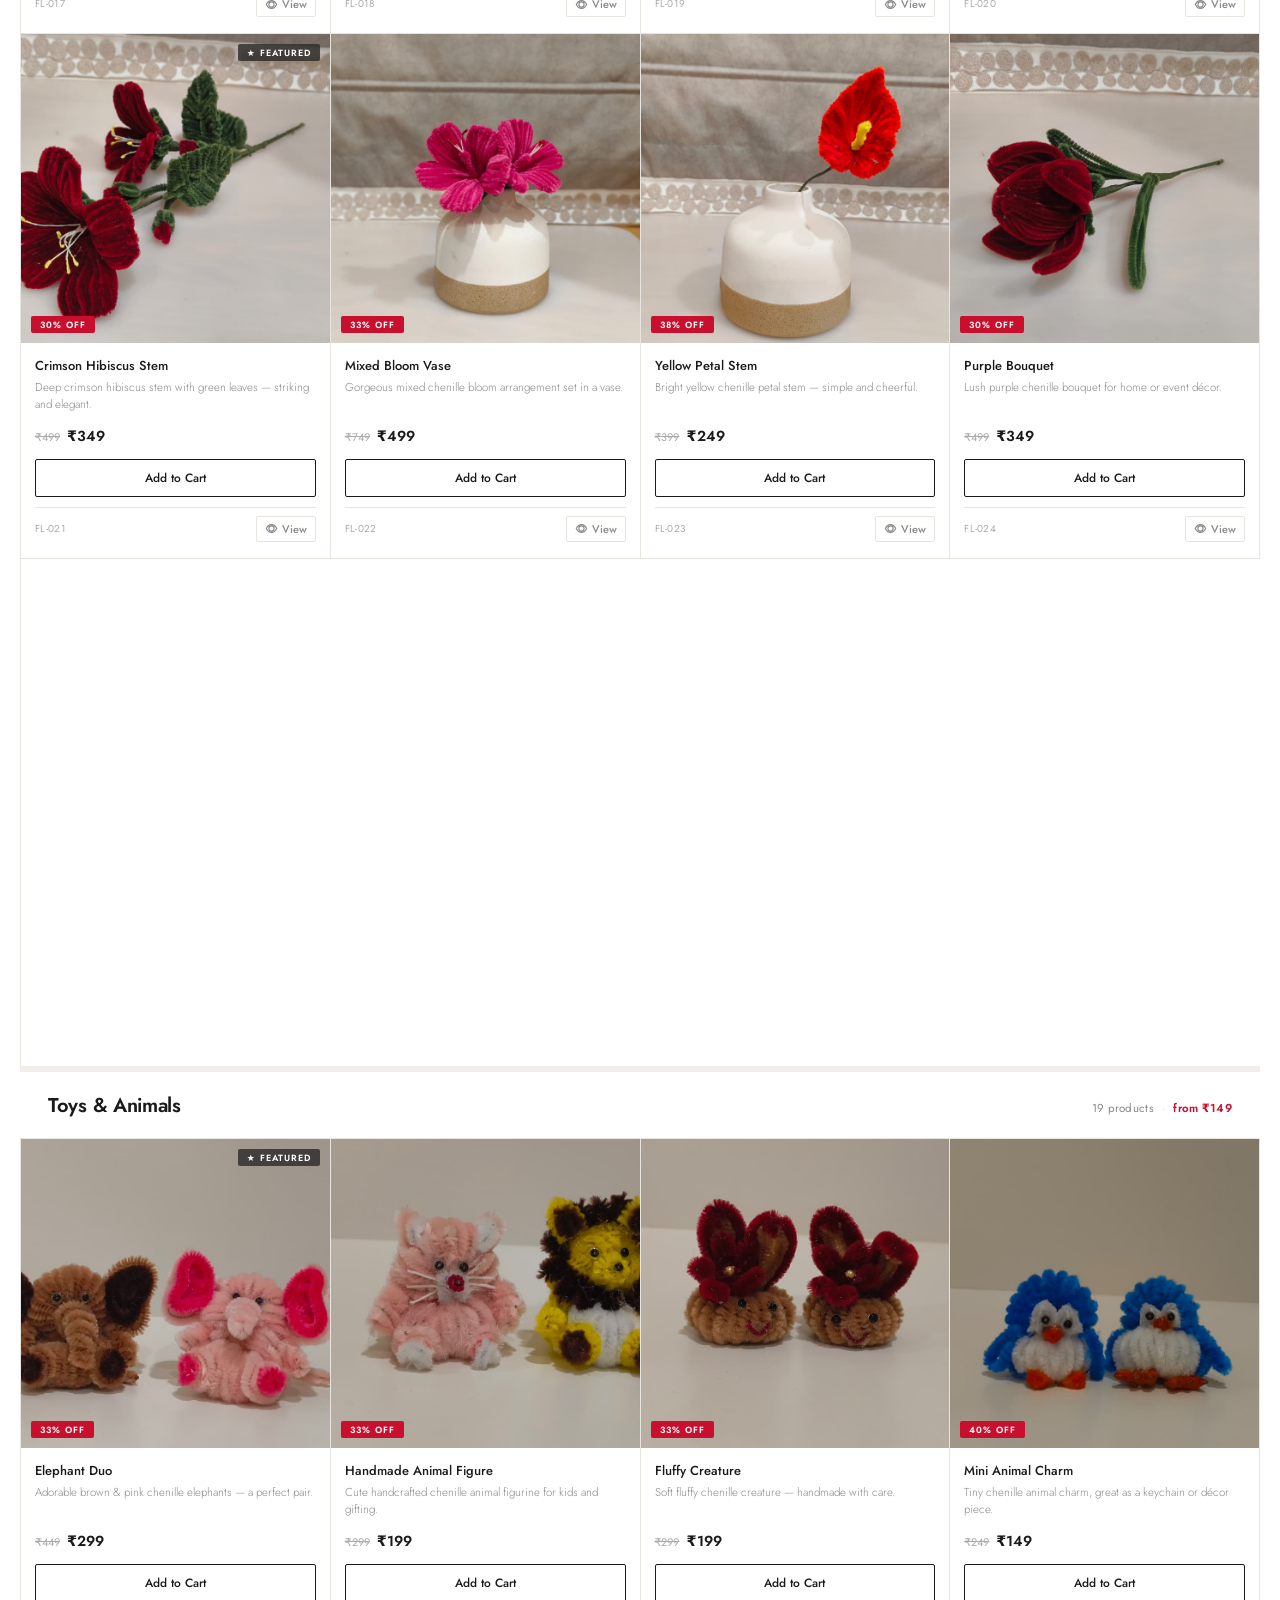
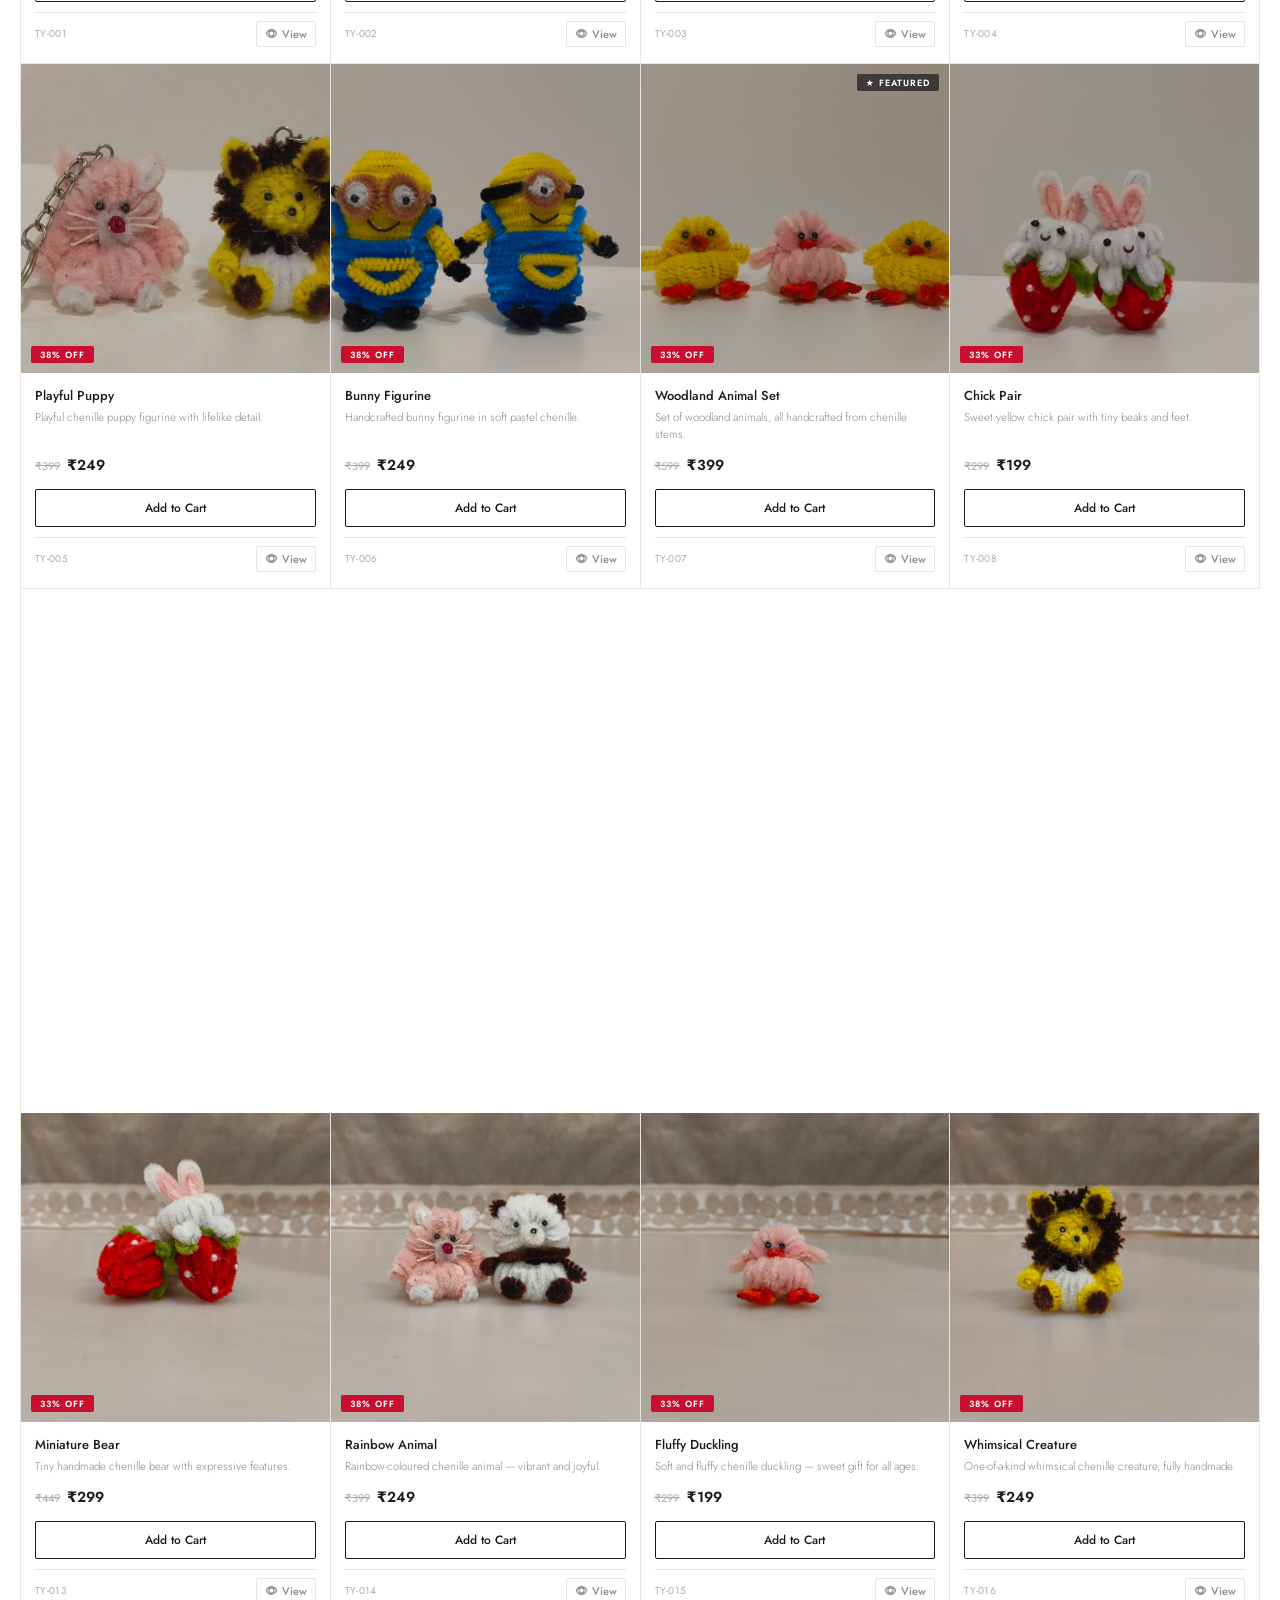
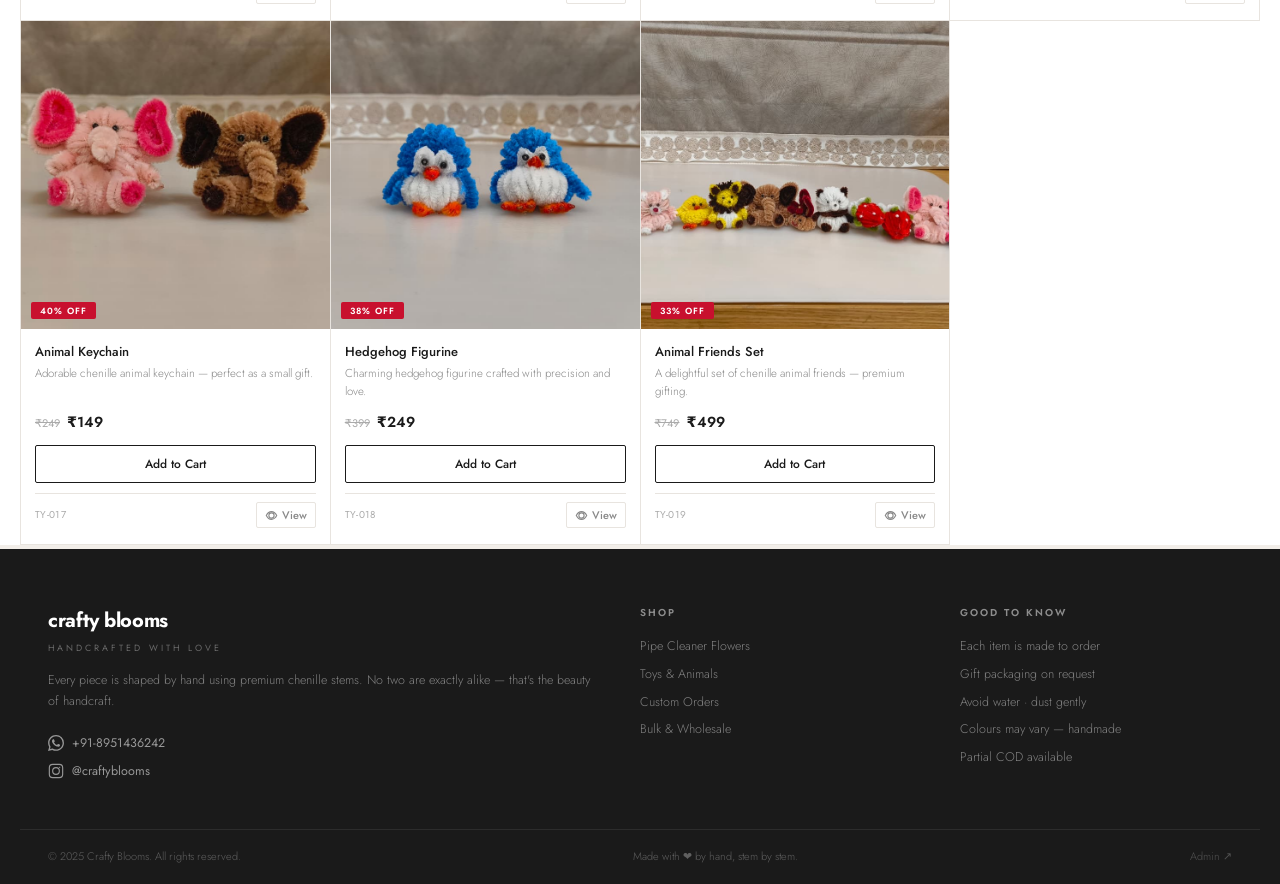
==== commit be317b27: "fix: test WA number, sequential order IDs, cart summary in order form, cart cleared after order, act" ====
--- a/index.html
+++ b/index.html
@@ -15,7 +15,7 @@
 <!-- ══ ANNOUNCEMENT BAR ══════════════════════════════════════ -->
 <div class="announce-bar">
   Free gift wrapping on orders above ₹499 &nbsp;·&nbsp; Custom orders welcome &nbsp;·&nbsp;
-  <a href="https://wa.me/917030261766" target="_blank">WhatsApp us ↗</a>
+  <a href="https://wa.me/918951436242" target="_blank">WhatsApp us ↗</a>
 </div>
 
 <!-- ══ SITE HEADER ═══════════════════════════════════════════ -->
@@ -56,8 +56,8 @@
       <a class="nav-link nav-link--active" href="#section-flowers" onclick="setFilter('flowers')">Pipe Cleaner Flowers</a>
       <a class="nav-link" href="#section-toys"    onclick="setFilter('toys')">Toys &amp; Animals</a>
       <a class="nav-link" href="#top"             onclick="setFilter('all')">All Products</a>
-      <a class="nav-link" href="https://wa.me/917030261766?text=Hi! I'd like to place a custom order." target="_blank">Custom Orders</a>
-      <a class="nav-link" href="https://wa.me/917030261766" target="_blank">Contact</a>
+      <a class="nav-link" href="https://wa.me/918951436242?text=Hi! I'd like to place a custom order." target="_blank">Custom Orders</a>
+      <a class="nav-link" href="https://wa.me/918951436242" target="_blank">Contact</a>
     </div>
   </nav>
 
@@ -169,9 +169,9 @@
       <div class="footer-tagline">handcrafted with love</div>
       <p class="footer-desc">Every piece is shaped by hand using premium chenille stems. No two are exactly alike — that's the beauty of handcraft.</p>
       <div class="footer-socials">
-        <a class="footer-social" href="https://wa.me/917030261766" target="_blank">
+        <a class="footer-social" href="https://wa.me/918951436242" target="_blank">
           <svg viewBox="0 0 24 24" fill="currentColor" width="16" height="16"><path d="M17.472 14.382c-.297-.149-1.758-.867-2.03-.967-.273-.099-.471-.148-.67.15-.197.297-.767.966-.94 1.164-.173.199-.347.223-.644.075-.297-.15-1.255-.463-2.39-1.475-.883-.788-1.48-1.761-1.653-2.059-.173-.297-.018-.458.13-.606.134-.133.298-.347.446-.52.149-.174.198-.298.298-.497.099-.198.05-.371-.025-.52-.075-.149-.669-1.612-.916-2.207-.242-.579-.487-.5-.669-.51-.173-.008-.371-.01-.57-.01-.198 0-.52.074-.792.372-.272.297-1.04 1.016-1.04 2.479 0 1.462 1.065 2.875 1.213 3.074.149.198 2.096 3.2 5.077 4.487.709.306 1.262.489 1.694.625.712.227 1.36.195 1.871.118.571-.085 1.758-.719 2.006-1.413.248-.694.248-1.289.173-1.413-.074-.124-.272-.198-.57-.347m-5.421 7.403h-.004a9.87 9.87 0 01-5.031-1.378l-.361-.214-3.741.982.998-3.648-.235-.374a9.86 9.86 0 01-1.51-5.26c.001-5.45 4.436-9.884 9.888-9.884 2.64 0 5.122 1.03 6.988 2.898a9.825 9.825 0 012.893 6.994c-.003 5.45-4.437 9.884-9.885 9.884m8.413-18.297A11.815 11.815 0 0012.05 0C5.495 0 .16 5.335.157 11.892c0 2.096.547 4.142 1.588 5.945L.057 24l6.305-1.654a11.882 11.882 0 005.683 1.448h.005c6.554 0 11.89-5.335 11.893-11.893a11.821 11.821 0 00-3.48-8.413z"/></svg>
-          +91-7030261766
+          +91-8951436242
         </a>
         <a class="footer-social" href="https://instagram.com/craftyblooms" target="_blank">
           <svg viewBox="0 0 24 24" fill="none" stroke="currentColor" stroke-width="1.7" width="16" height="16"><rect x="2" y="2" width="20" height="20" rx="5"/><circle cx="12" cy="12" r="5"/><circle cx="17.5" cy="6.5" r="1" fill="currentColor" stroke="none"/></svg>
@@ -185,8 +185,8 @@
       <ul class="footer-col__list">
         <li><a href="#section-flowers" onclick="setFilter('flowers')">Pipe Cleaner Flowers</a></li>
         <li><a href="#section-toys" onclick="setFilter('toys')">Toys &amp; Animals</a></li>
-        <li><a href="https://wa.me/917030261766?text=Custom order" target="_blank">Custom Orders</a></li>
-        <li><a href="https://wa.me/917030261766?text=Bulk pricing" target="_blank">Bulk &amp; Wholesale</a></li>
+        <li><a href="https://wa.me/918951436242?text=Custom order" target="_blank">Custom Orders</a></li>
+        <li><a href="https://wa.me/918951436242?text=Bulk pricing" target="_blank">Bulk &amp; Wholesale</a></li>
       </ul>
     </div>
 
@@ -285,7 +285,8 @@
       <button class="modal-close" onclick="closeOrderForm()" aria-label="Close">✕</button>
     </div>
     <div class="order-form__body">
-      <p class="order-form__hint">Your order will be sent as a WhatsApp message to us. Just tell us your name so we can address you!</p>
+      <!-- Cart summary preview -->
+      <div class="order-form__cart-summary" id="order-cart-summary"></div>
       <div class="form-group">
         <label for="order-name-input">Your Name <span style="color:var(--red)">*</span></label>
         <input type="text" id="order-name-input" placeholder="e.g. Priya Sharma" autocomplete="name">
--- a/styles.css
+++ b/styles.css
@@ -1076,6 +1076,28 @@
 }
 .order-form__header h2 { font-size: 16px; font-weight: 600; color: var(--ink-900); }
 .order-form__body { padding: 20px; display: flex; flex-direction: column; gap: 14px; }
+/* Order form cart summary */
+.order-form__cart-summary {
+  background: var(--bg-soft); border: 1px solid var(--rule);
+  border-radius: var(--r); padding: 10px 12px; font-size: 12.5px;
+}
+.ofc-title {
+  font-size: 10px; font-weight: 600; letter-spacing: 1px; text-transform: uppercase;
+  color: var(--ink-400); margin-bottom: 8px;
+}
+.ofc-row {
+  display: flex; justify-content: space-between; align-items: baseline;
+  padding: 3px 0; border-bottom: 1px solid var(--rule); gap: 8px;
+}
+.ofc-row:last-of-type { border-bottom: none; }
+.ofc-row__name { color: var(--ink-700); flex: 1; }
+.ofc-row__qty  { color: var(--ink-400); font-size: 11px; margin-left: 4px; }
+.ofc-row__price { color: var(--ink-900); font-weight: 500; white-space: nowrap; }
+.ofc-total {
+  display: flex; justify-content: space-between; padding-top: 8px; margin-top: 4px;
+  border-top: 1px solid var(--rule-strong);
+  font-size: 13px; font-weight: 600; color: var(--ink-900);
+}
 .order-form__hint {
   font-size: 12.5px; color: var(--ink-500); line-height: 1.6;
   background: var(--bg-soft); padding: 10px 12px; border-radius: var(--r);
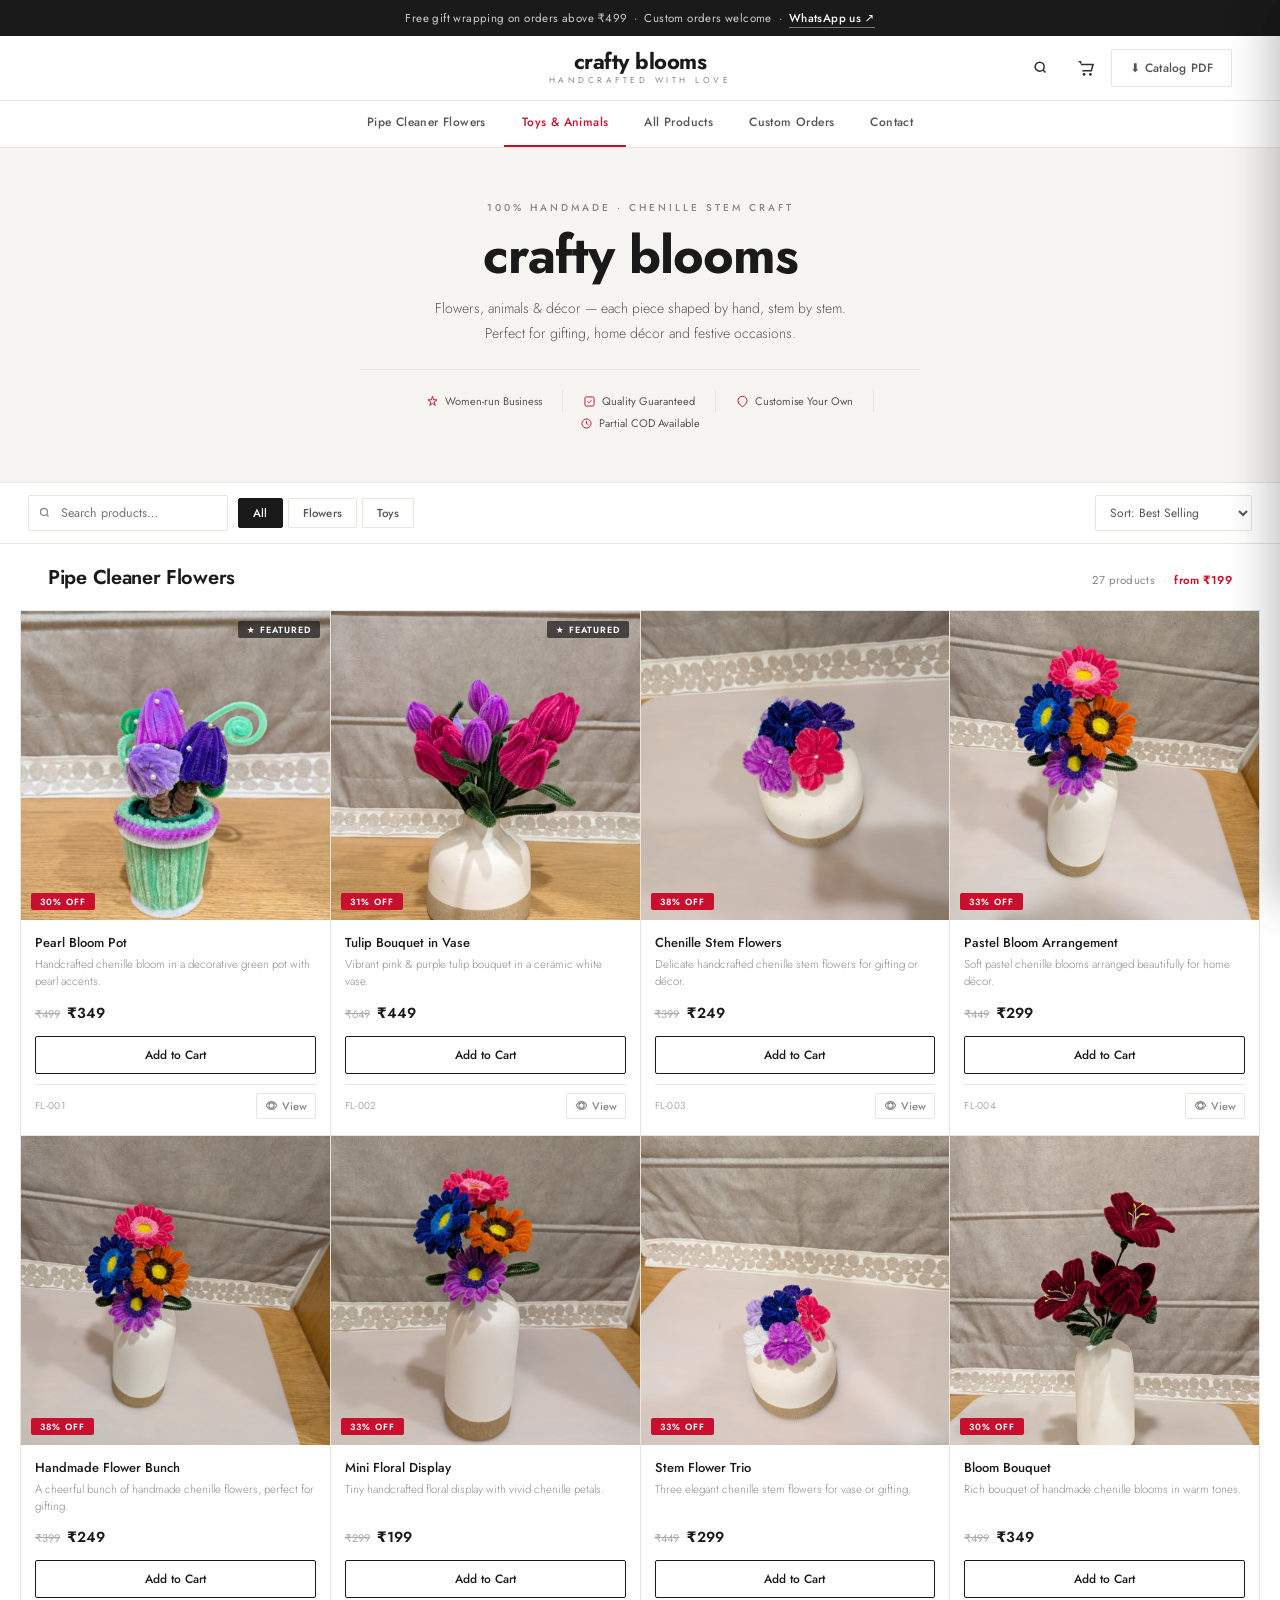
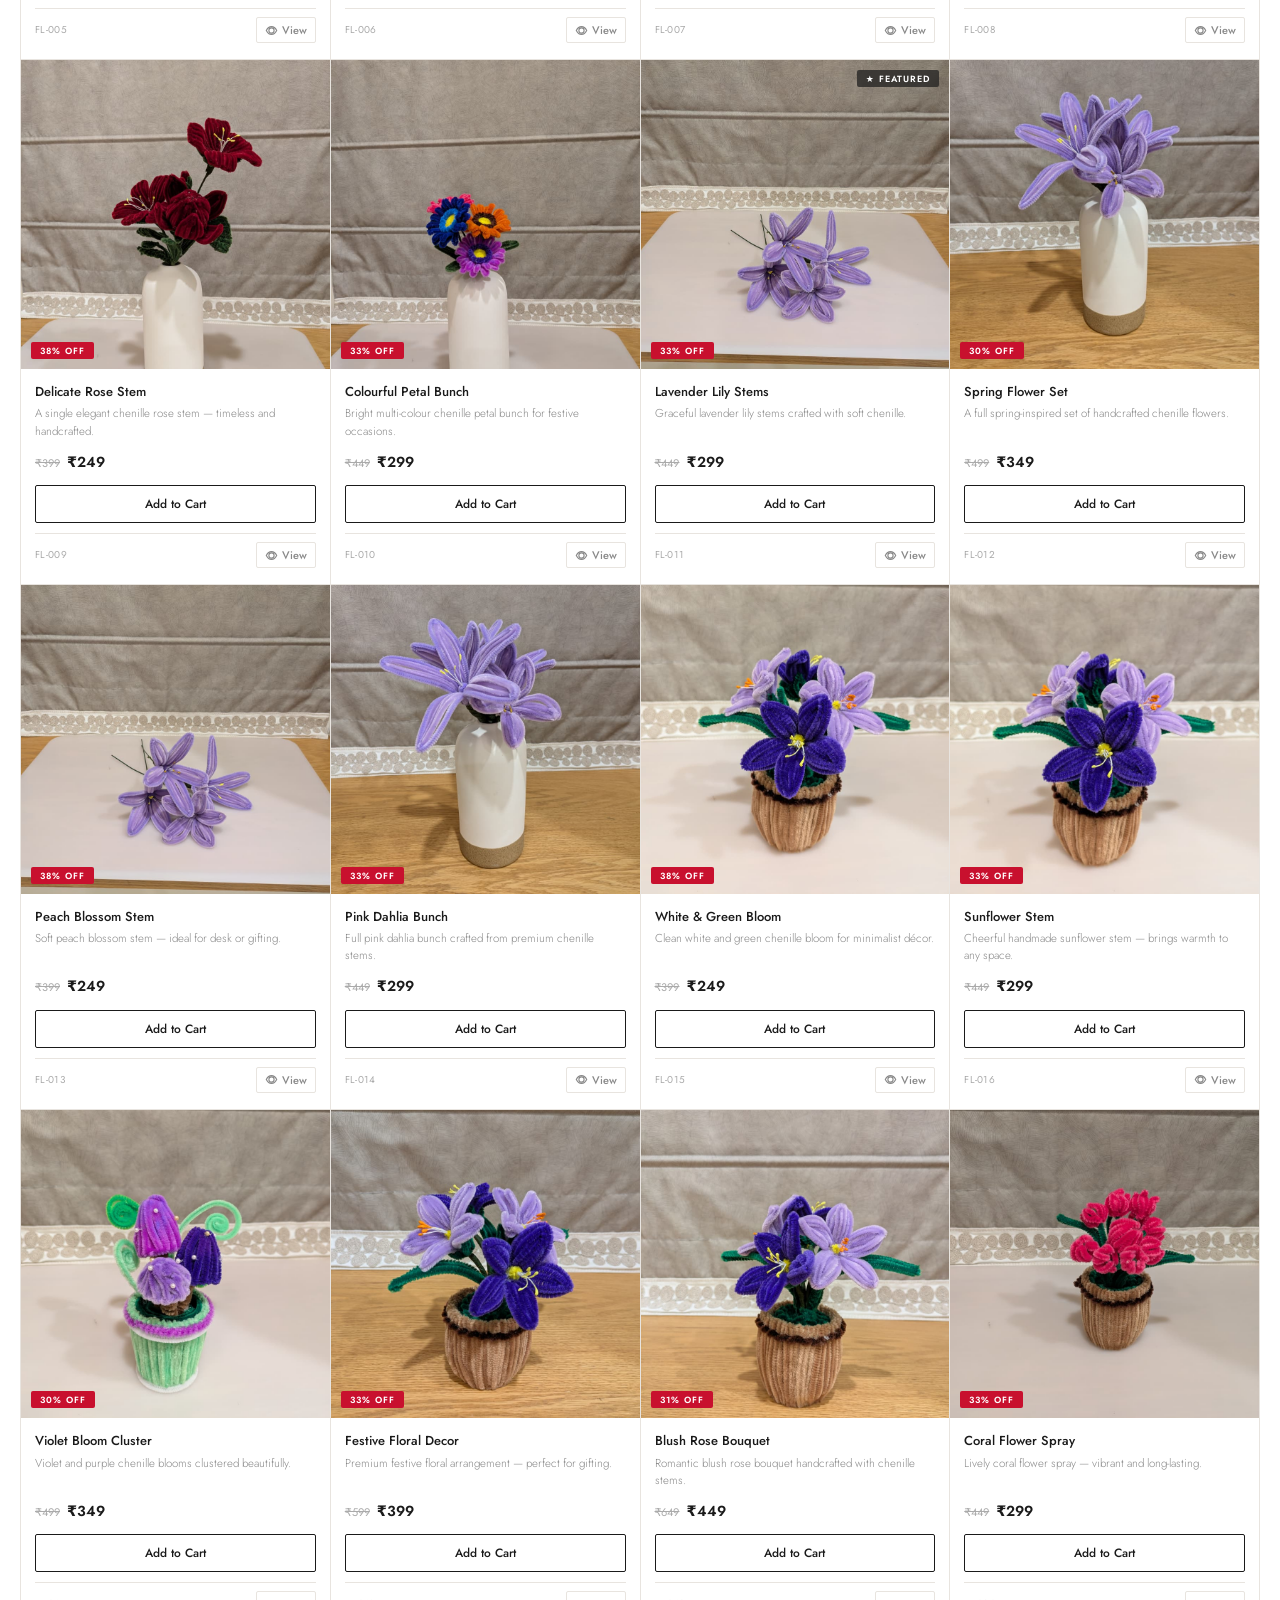
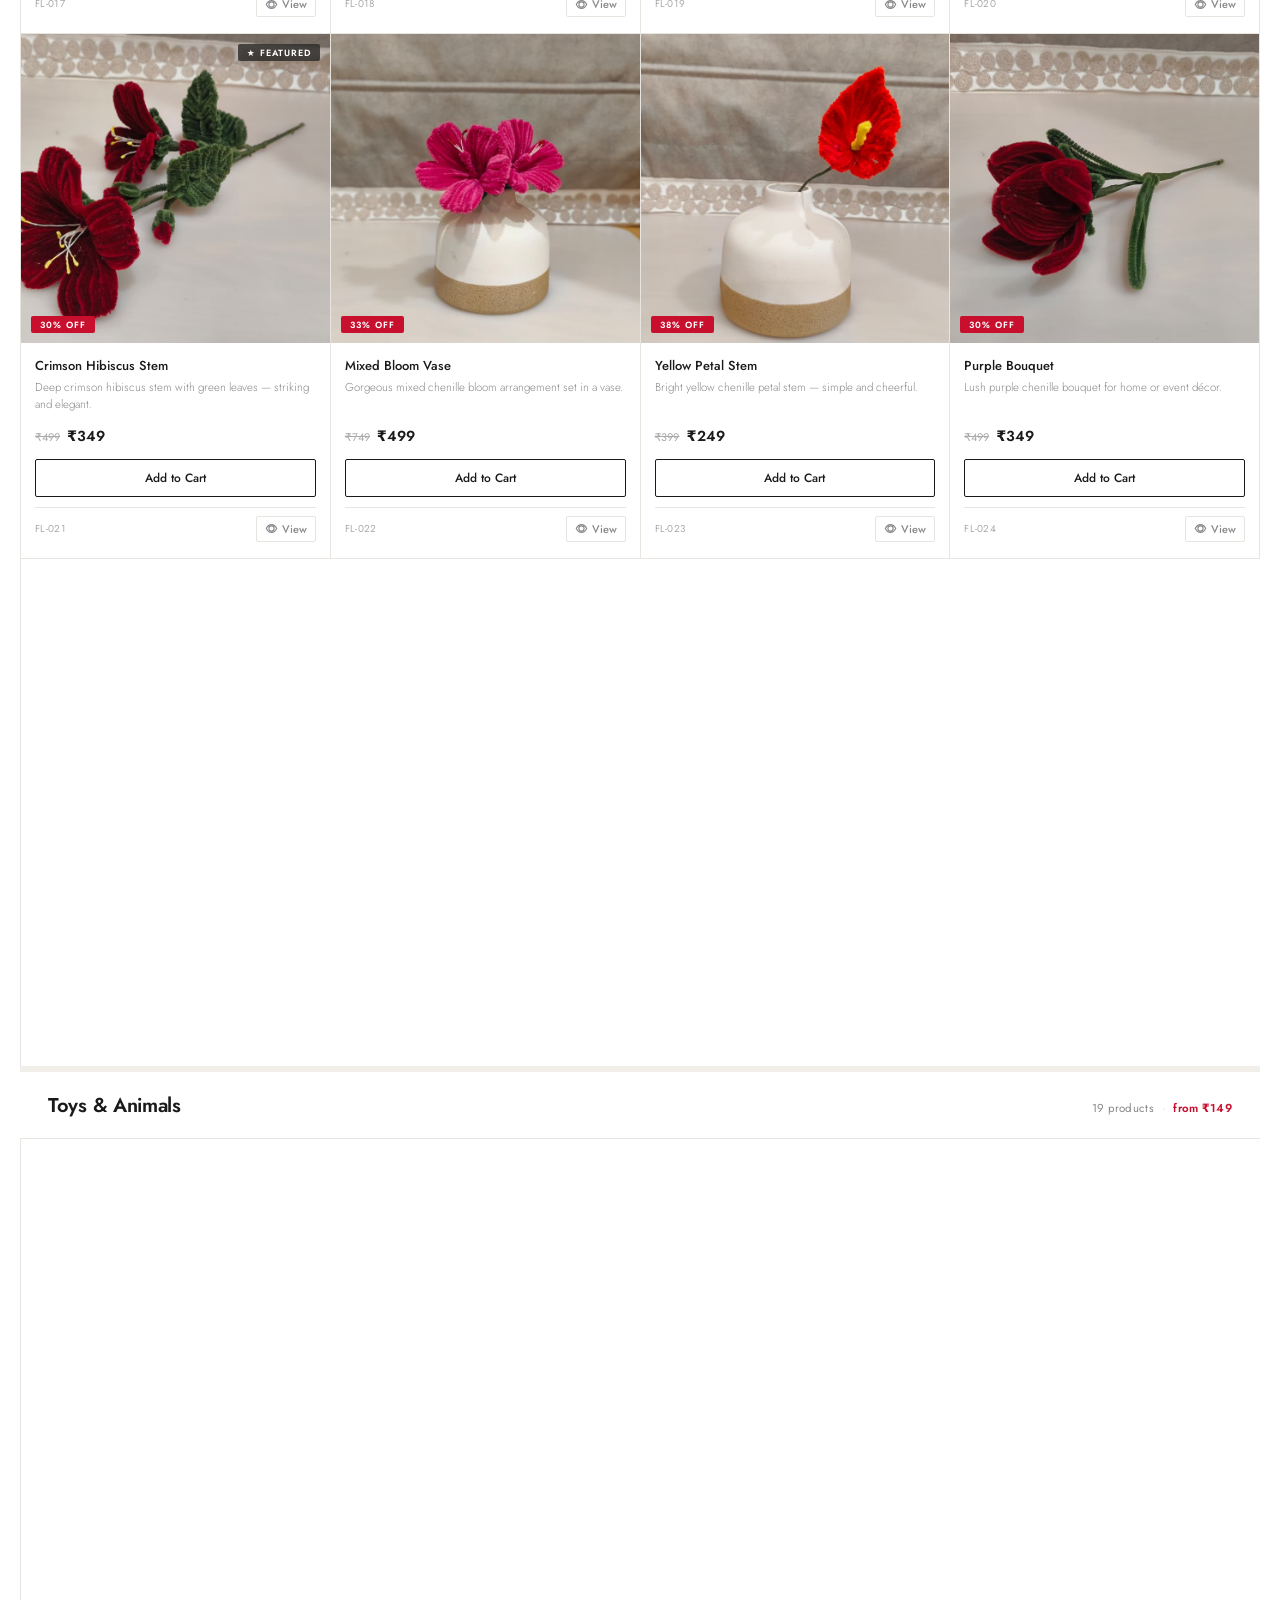
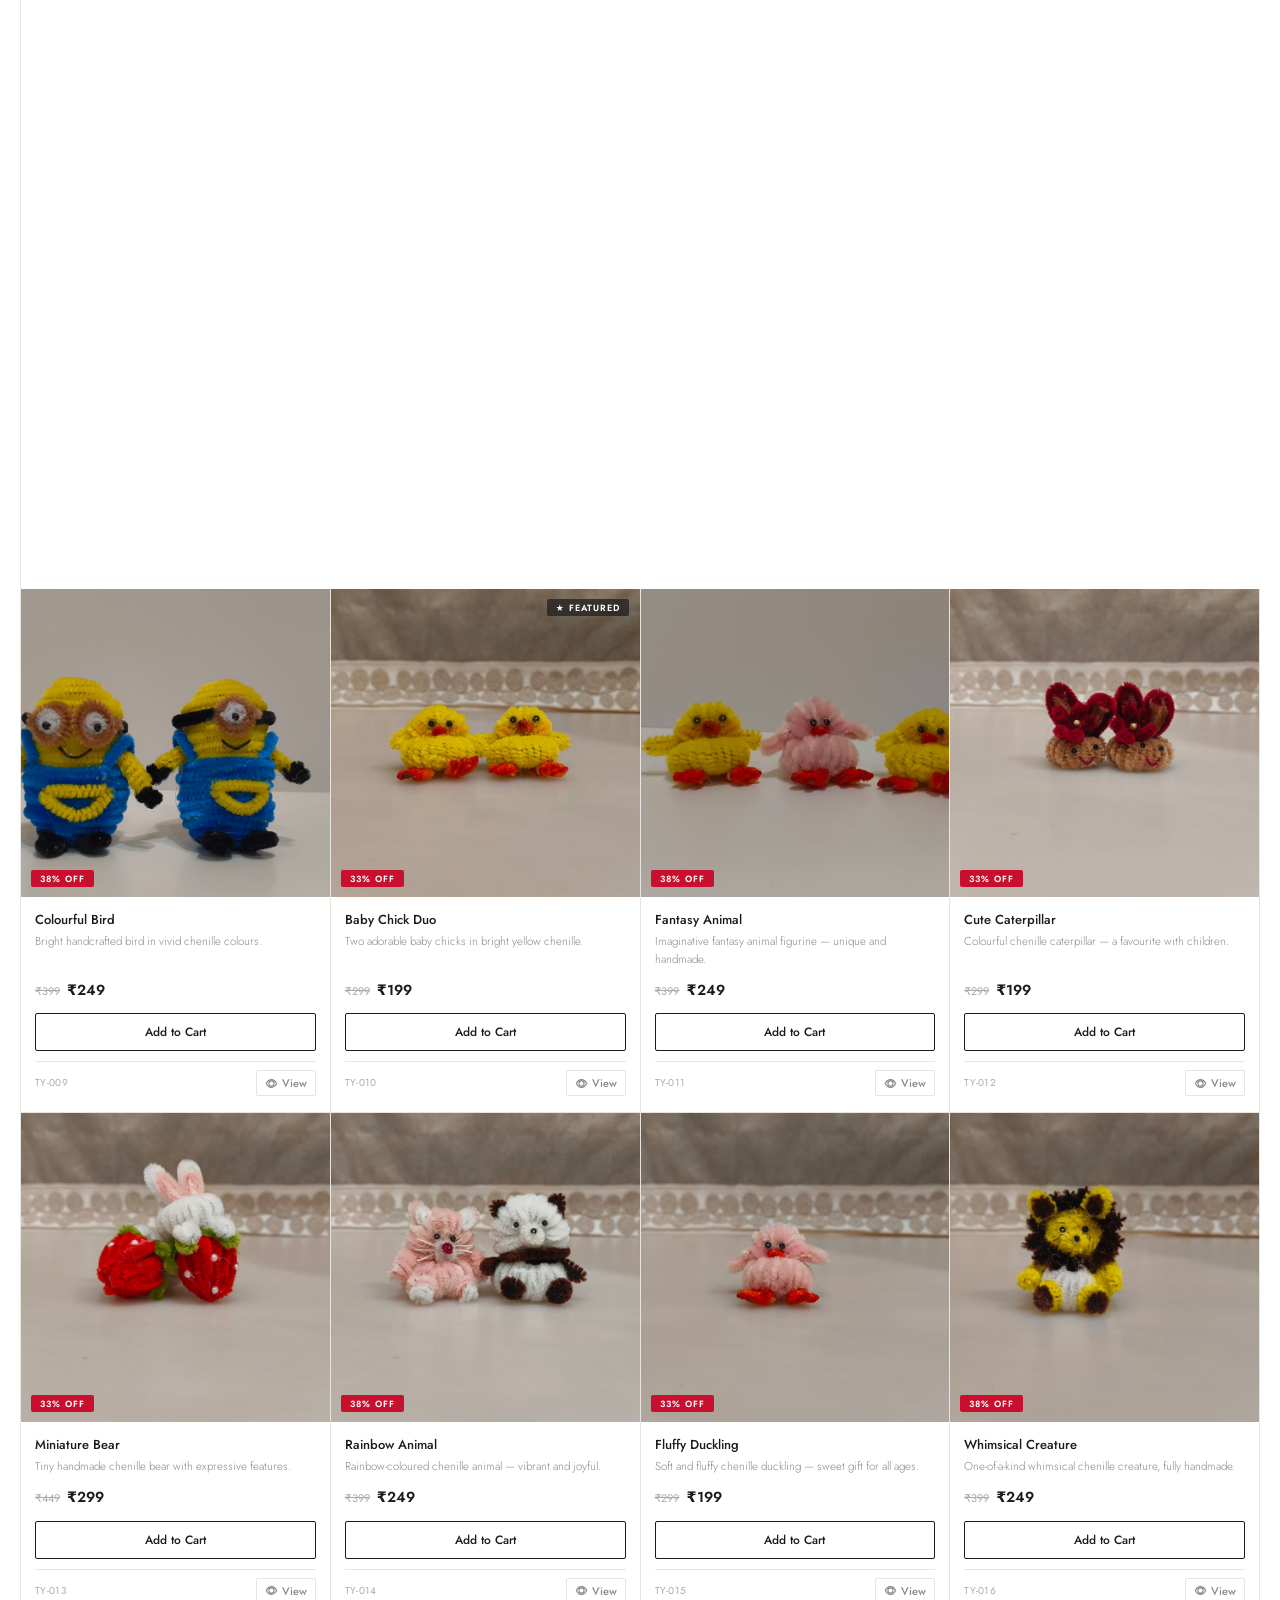
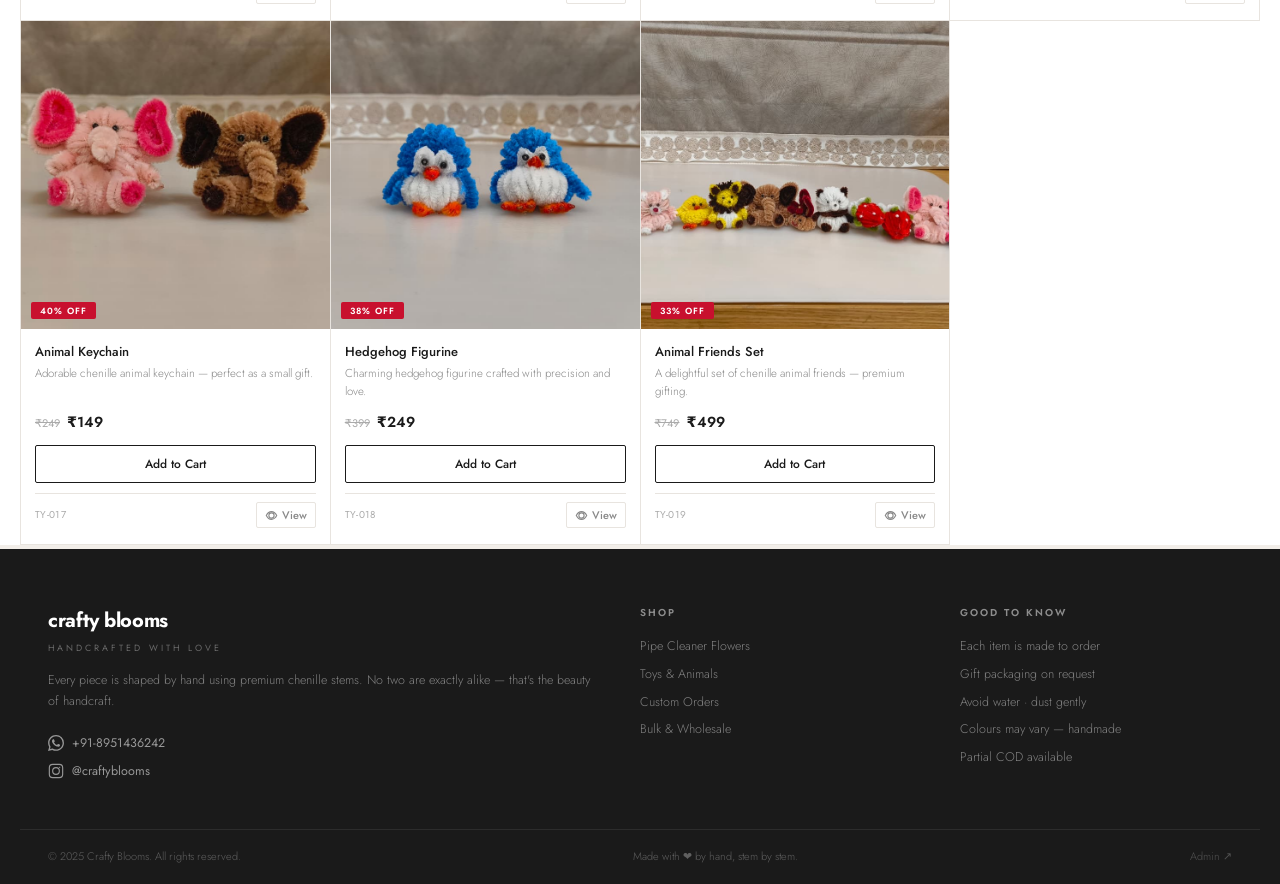
==== commit efcd37e3: "feat: gate edit mode behind admin auth, Edit Store button in admin, Exit Edit Mode button" ====
--- a/index.html
+++ b/index.html
@@ -23,11 +23,16 @@
   <div class="site-header__inner">
 
     <div class="header-left">
-      <button class="header-icon-btn" id="edit-mode-btn" onclick="toggleEditMode()" title="Edit Mode">
+      <!-- Edit button: hidden by default, shown only for authenticated admin via JS -->
+      <button class="header-icon-btn" id="edit-mode-btn" onclick="toggleEditMode()" title="Edit Mode" style="display:none;">
         <svg viewBox="0 0 20 20" fill="none" stroke="currentColor" stroke-width="1.7" width="18" height="18"><path d="M14.7 3.3a1 1 0 011.4 1.4L6.4 14.5l-2.8.7.7-2.8L14.7 3.3z"/></svg>
       </button>
       <button class="header-icon-btn btn--add" id="add-product-btn" onclick="openNewProductForm()" style="display:none;" title="Add Product">
         <svg viewBox="0 0 20 20" fill="none" stroke="currentColor" stroke-width="1.7" width="18" height="18"><path d="M10 4v12M4 10h12"/></svg>
+      </button>
+      <!-- Exit edit mode button: shown only when edit mode is active -->
+      <button class="header-icon-btn exit-edit-btn" id="exit-edit-btn" onclick="exitEditMode()" title="Exit Edit Mode" style="display:none;">
+        <svg viewBox="0 0 20 20" fill="none" stroke="currentColor" stroke-width="1.7" width="18" height="18"><path d="M15 5L5 15M5 5l10 10"/></svg>
       </button>
     </div>
 
--- a/styles.css
+++ b/styles.css
@@ -112,9 +112,19 @@
   outline: 2px solid rgba(200,16,46,0.22);
   outline-offset: 1px;
 }
+
+/* Exit Edit Mode button — ✕ in red when edit mode is on */
+.exit-edit-btn {
+  color: var(--red) !important;
+  background: rgba(200,16,46,0.08) !important;
+  outline: 2px solid rgba(200,16,46,0.22);
+  outline-offset: 1px;
+}
+.exit-edit-btn:hover { background: rgba(200,16,46,0.16) !important; }
+
 /* Edit mode banner — shows when edit mode is ON */
 body.edit-mode-on::after {
-  content: '✏  Edit Mode ON — hover cards to edit';
+  content: '✏  Edit Mode ON — hover cards to edit · click ✕ to exit';
   position: fixed;
   bottom: 16px;
   left: 50%;
@@ -126,7 +136,7 @@
   font-weight: 500;
   padding: 8px 20px;
   border-radius: 20px;
-  z-index: 2000;
+  z-index: 800;
   pointer-events: none;
   white-space: nowrap;
   box-shadow: 0 4px 16px rgba(200,16,46,0.3);
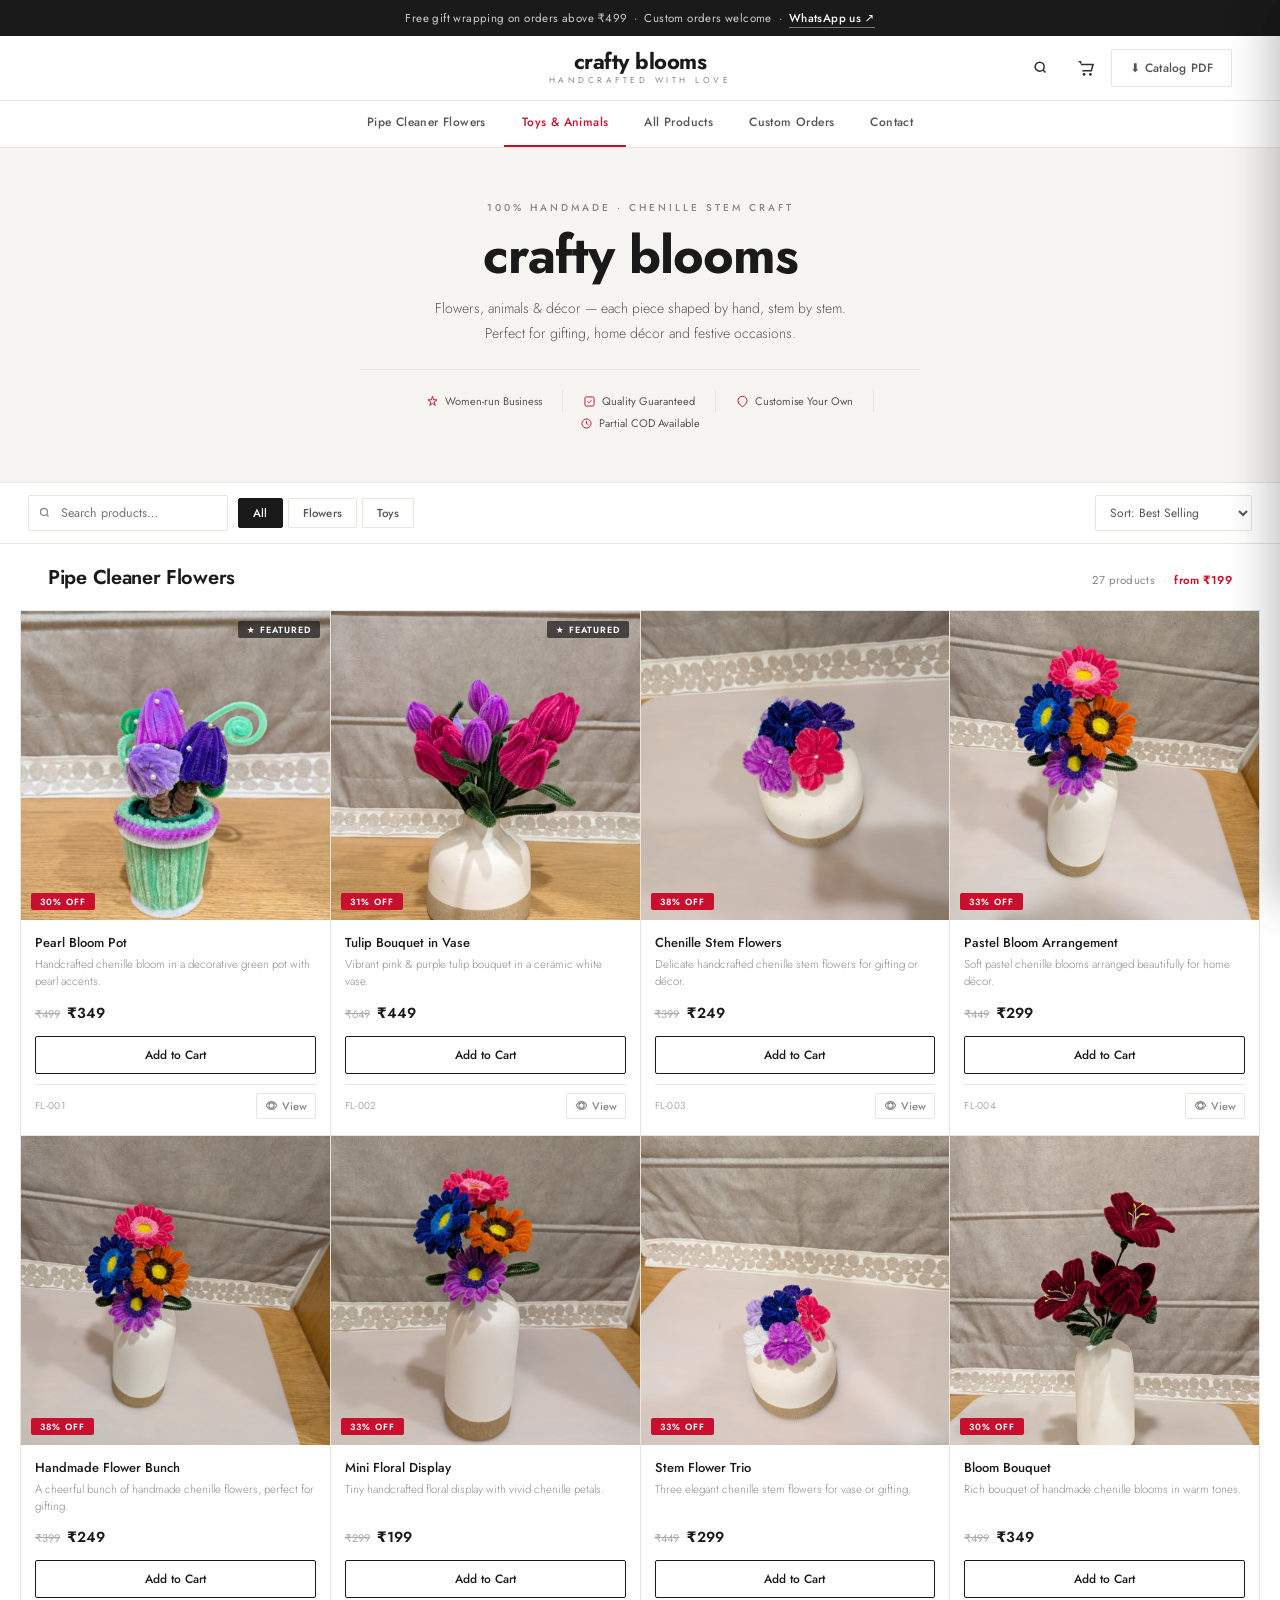
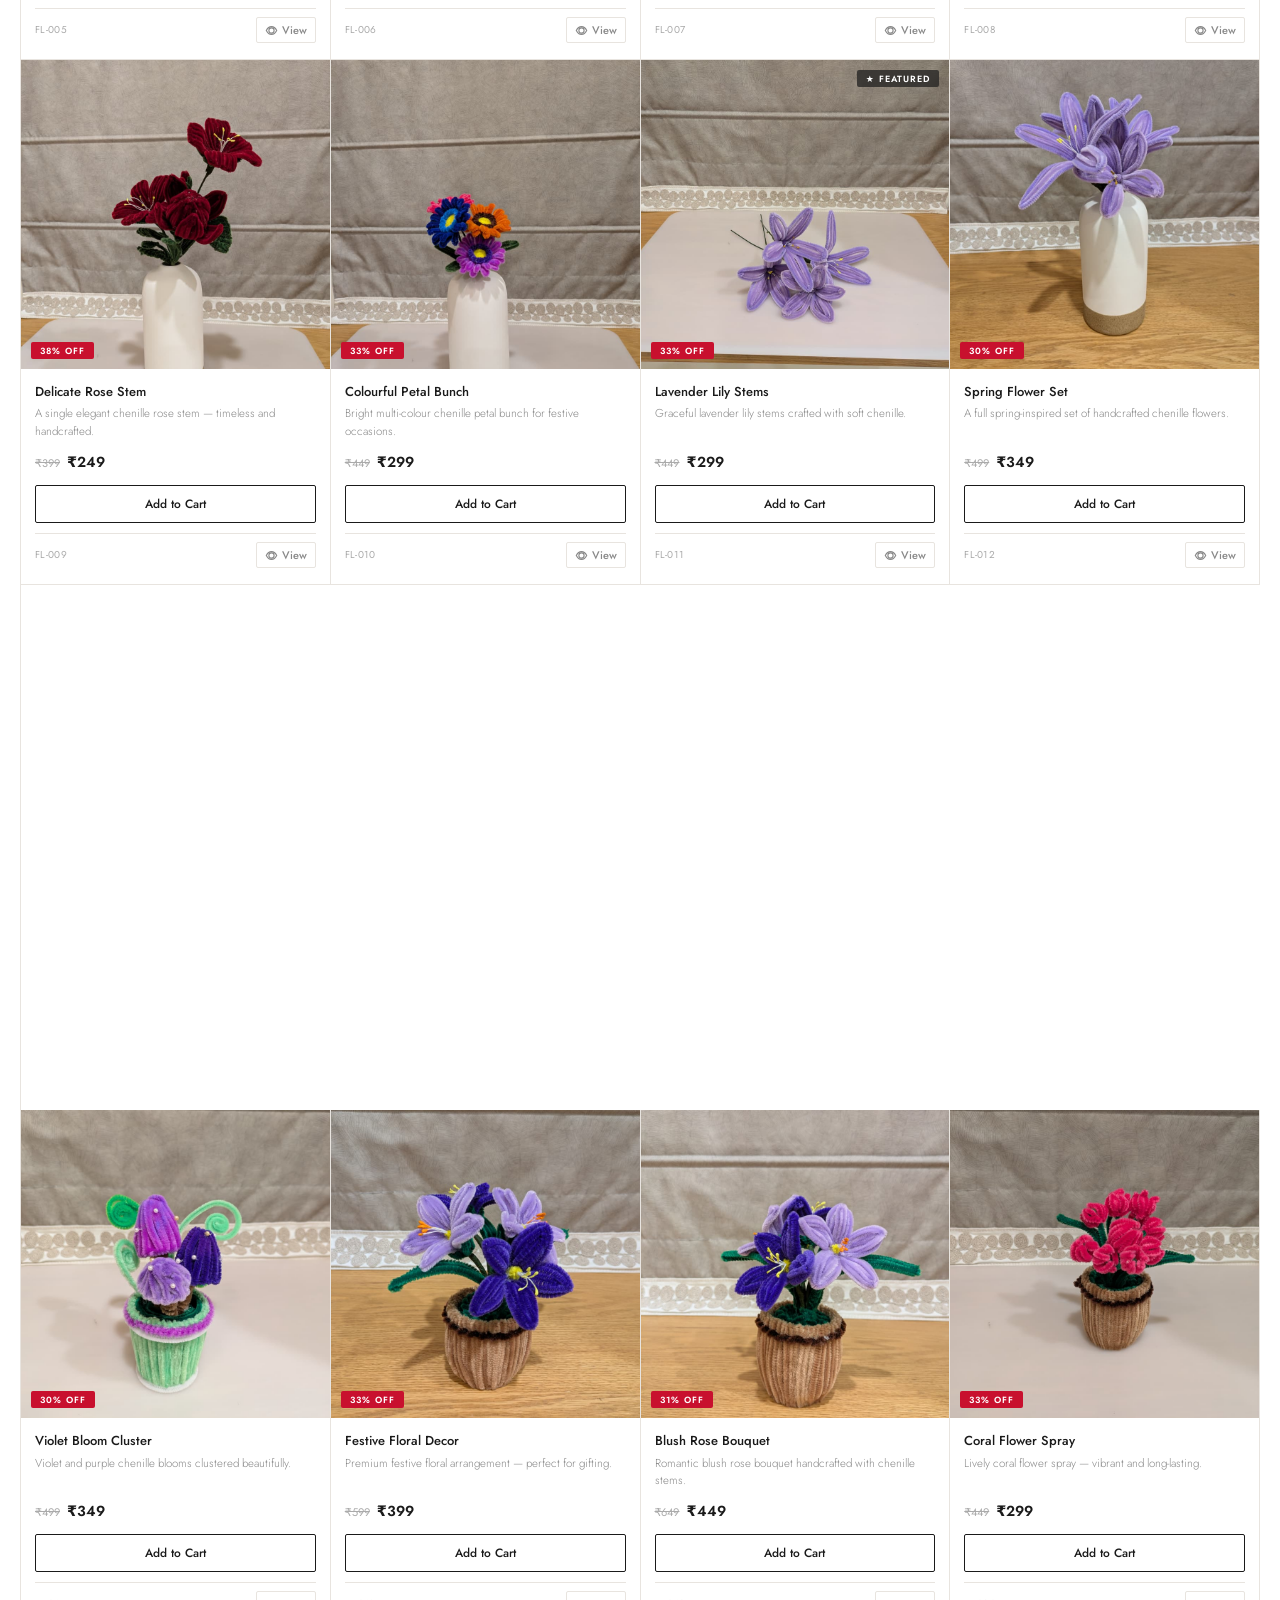
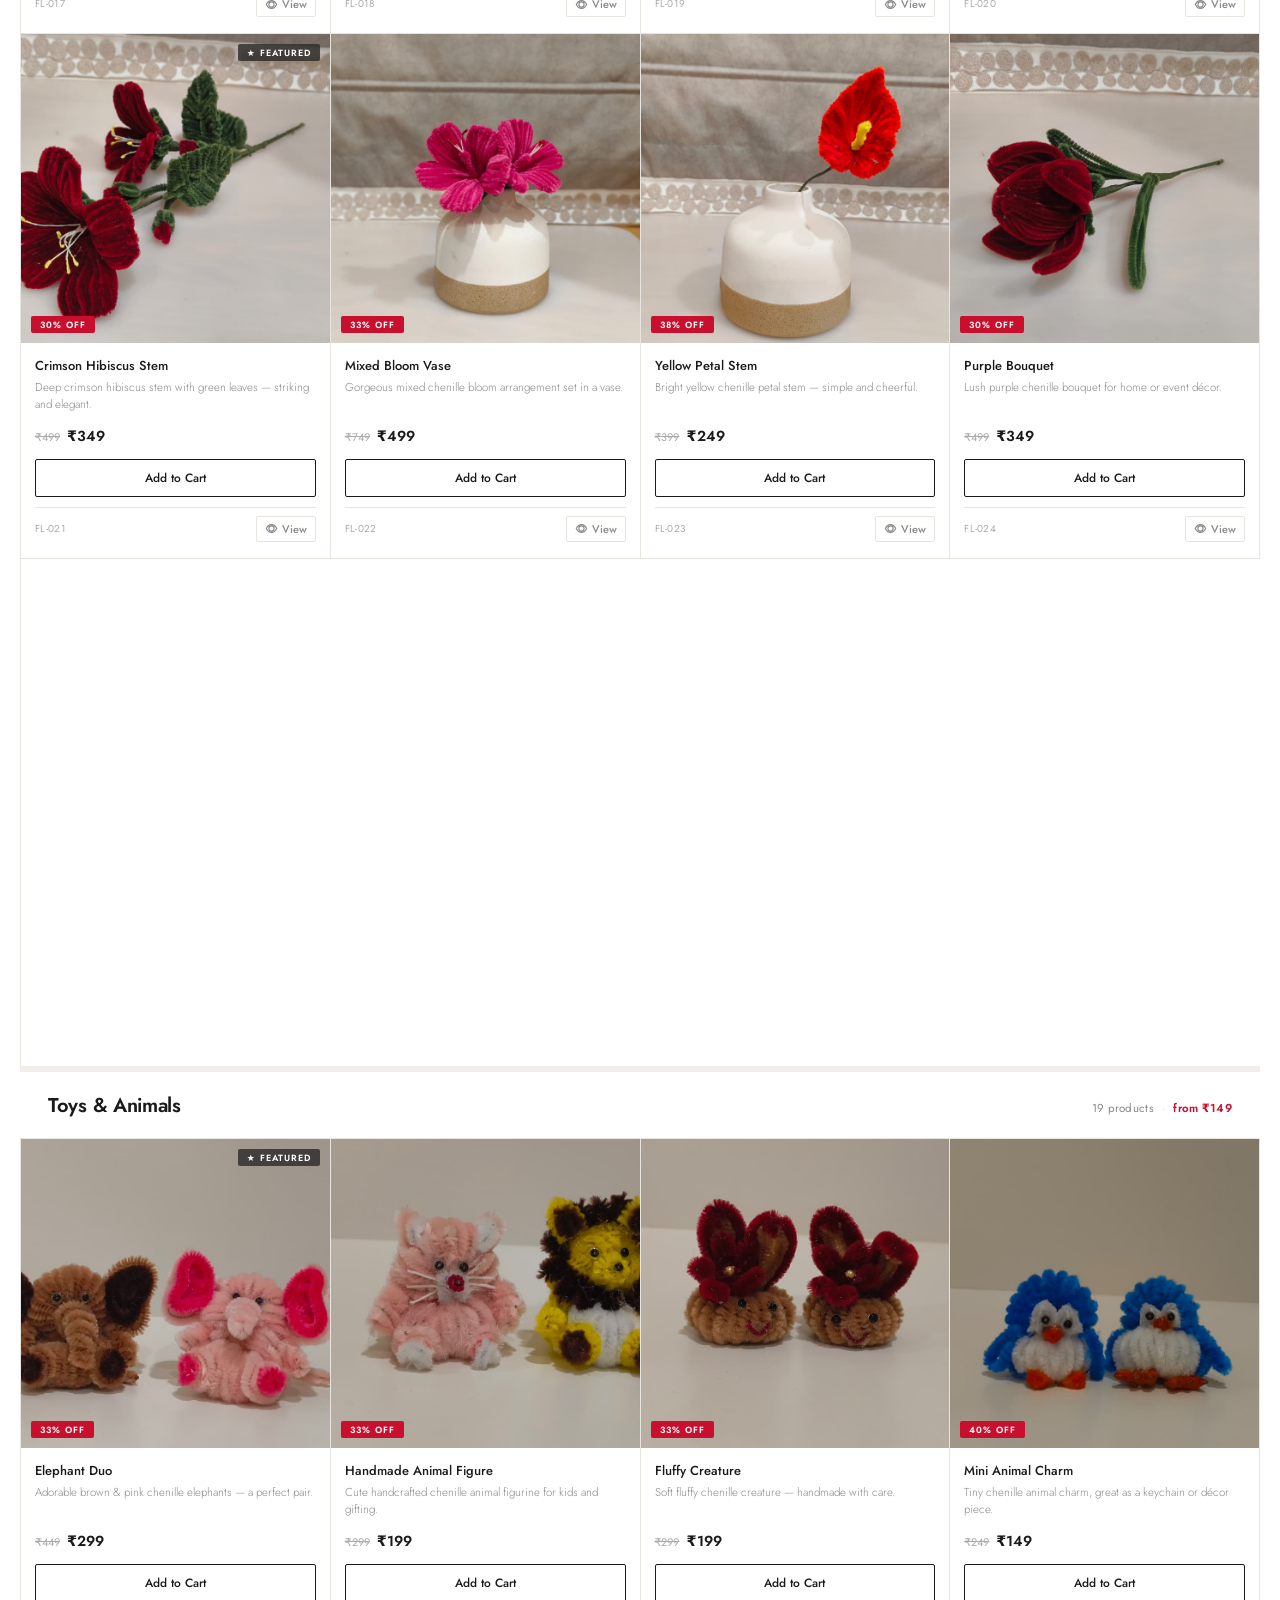
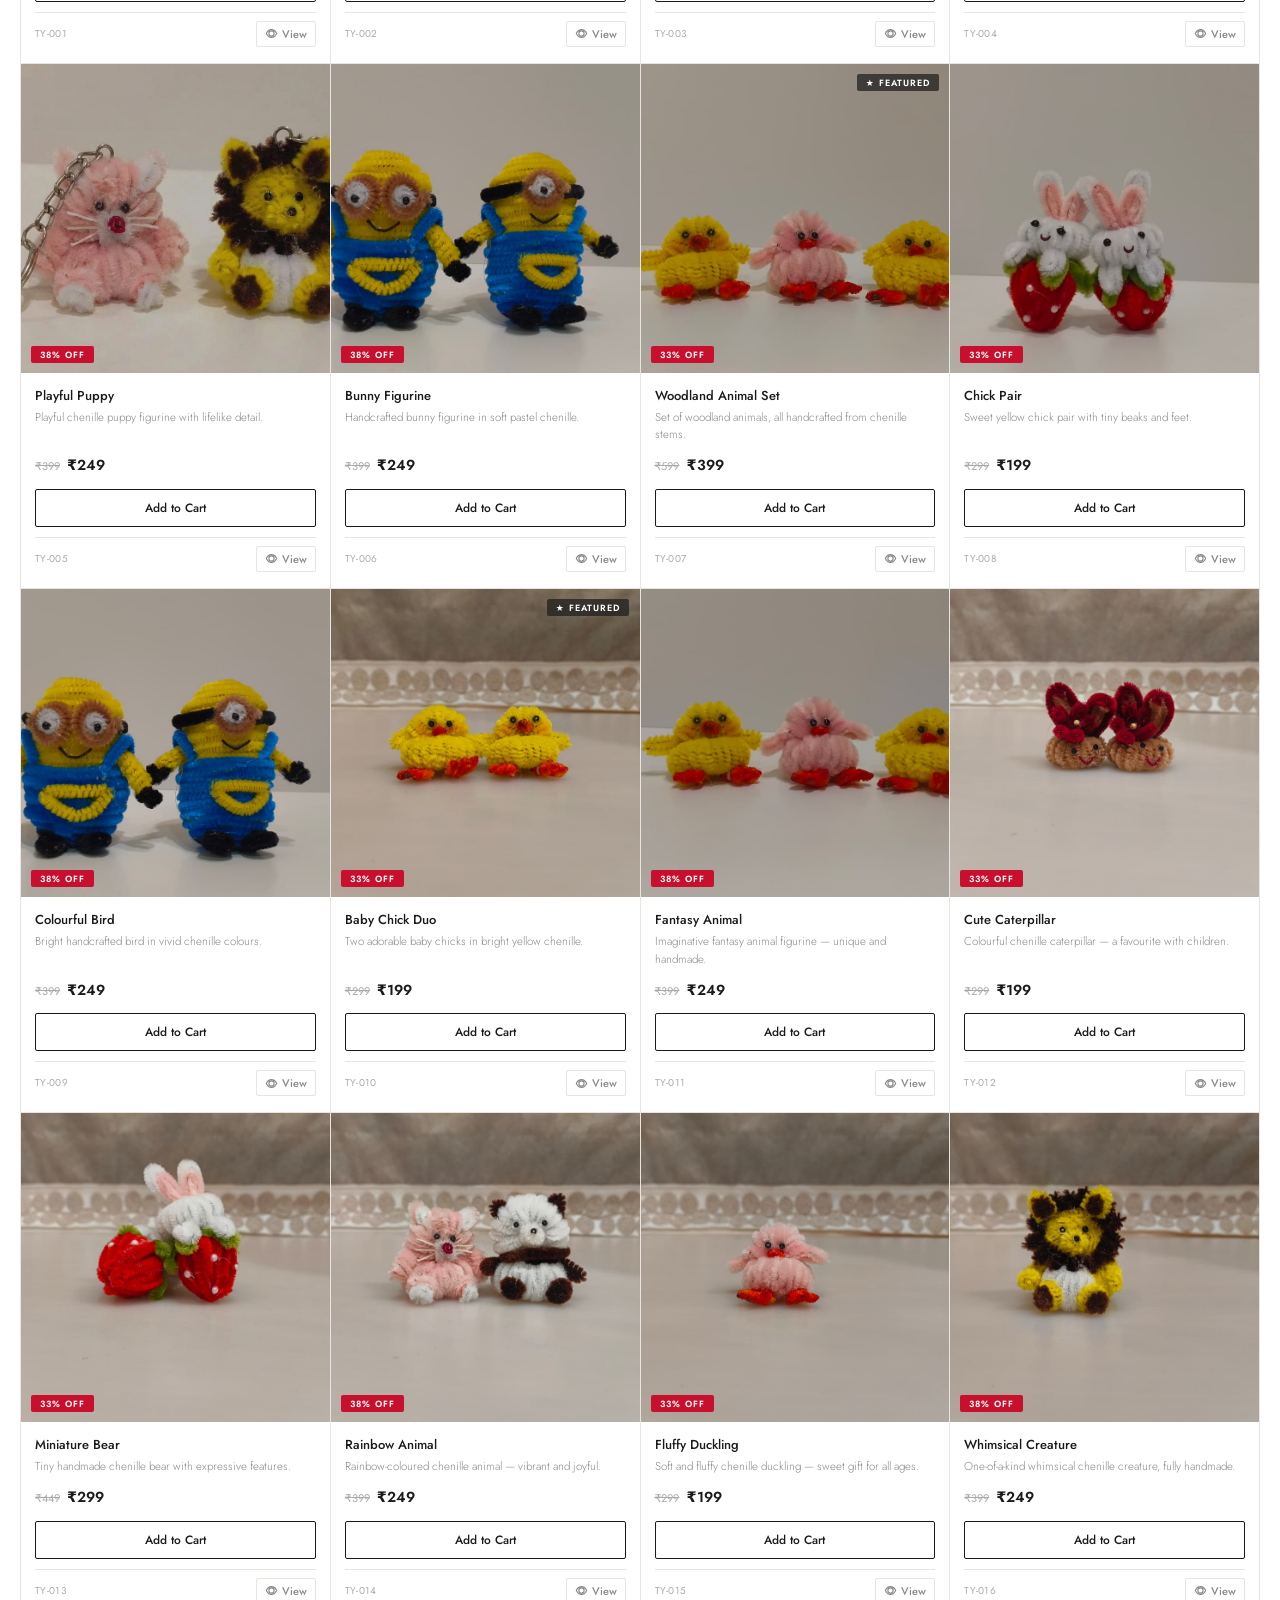
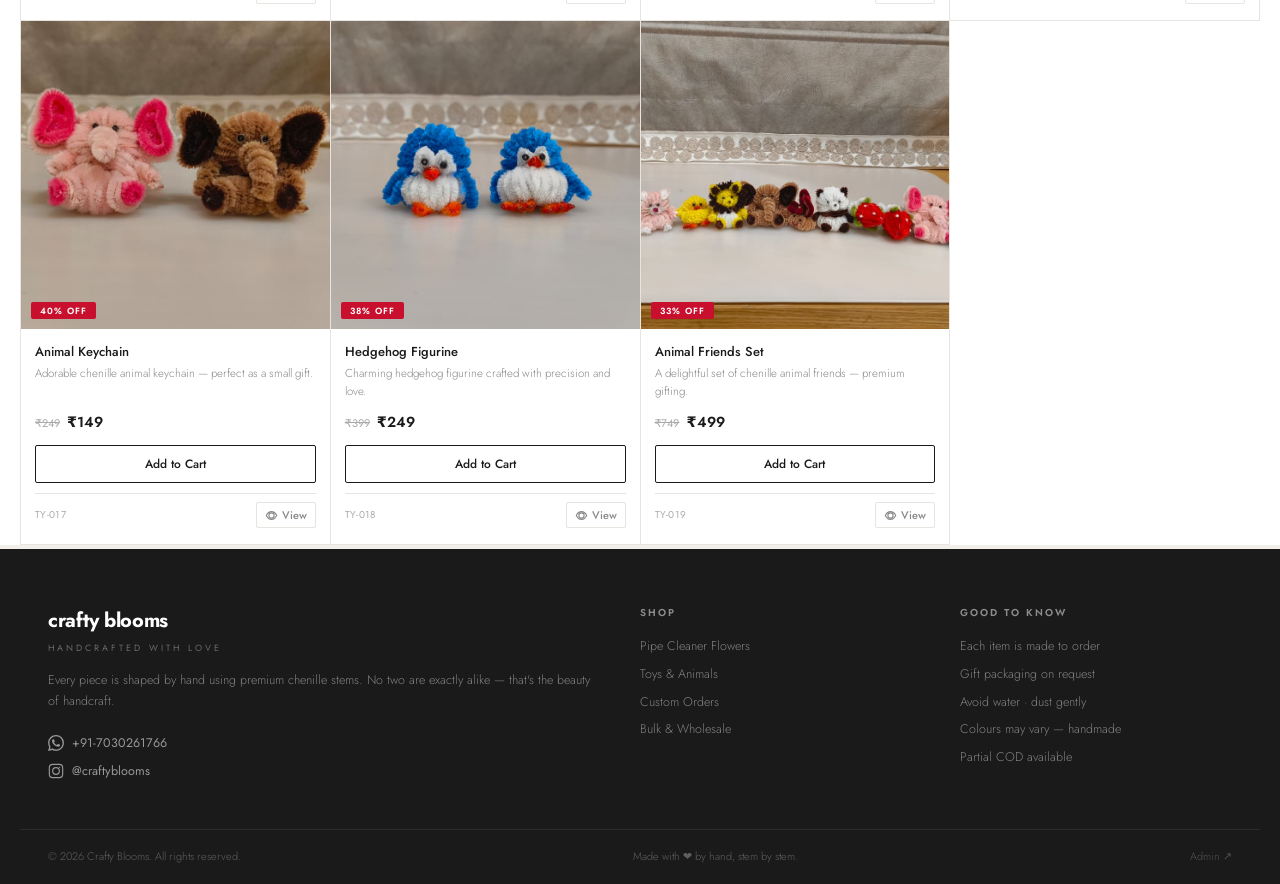
==== commit 8fe9e627: "fix: phone+address in orders, production WA#, stock toggle, gift-wrap bar, payment pills, unit price" ====
--- a/index.html
+++ b/index.html
@@ -176,7 +176,7 @@
       <div class="footer-socials">
         <a class="footer-social" href="https://wa.me/918951436242" target="_blank">
           <svg viewBox="0 0 24 24" fill="currentColor" width="16" height="16"><path d="M17.472 14.382c-.297-.149-1.758-.867-2.03-.967-.273-.099-.471-.148-.67.15-.197.297-.767.966-.94 1.164-.173.199-.347.223-.644.075-.297-.15-1.255-.463-2.39-1.475-.883-.788-1.48-1.761-1.653-2.059-.173-.297-.018-.458.13-.606.134-.133.298-.347.446-.52.149-.174.198-.298.298-.497.099-.198.05-.371-.025-.52-.075-.149-.669-1.612-.916-2.207-.242-.579-.487-.5-.669-.51-.173-.008-.371-.01-.57-.01-.198 0-.52.074-.792.372-.272.297-1.04 1.016-1.04 2.479 0 1.462 1.065 2.875 1.213 3.074.149.198 2.096 3.2 5.077 4.487.709.306 1.262.489 1.694.625.712.227 1.36.195 1.871.118.571-.085 1.758-.719 2.006-1.413.248-.694.248-1.289.173-1.413-.074-.124-.272-.198-.57-.347m-5.421 7.403h-.004a9.87 9.87 0 01-5.031-1.378l-.361-.214-3.741.982.998-3.648-.235-.374a9.86 9.86 0 01-1.51-5.26c.001-5.45 4.436-9.884 9.888-9.884 2.64 0 5.122 1.03 6.988 2.898a9.825 9.825 0 012.893 6.994c-.003 5.45-4.437 9.884-9.885 9.884m8.413-18.297A11.815 11.815 0 0012.05 0C5.495 0 .16 5.335.157 11.892c0 2.096.547 4.142 1.588 5.945L.057 24l6.305-1.654a11.882 11.882 0 005.683 1.448h.005c6.554 0 11.89-5.335 11.893-11.893a11.821 11.821 0 00-3.48-8.413z"/></svg>
-          +91-8951436242
+          +91-7030261766
         </a>
         <a class="footer-social" href="https://instagram.com/craftyblooms" target="_blank">
           <svg viewBox="0 0 24 24" fill="none" stroke="currentColor" stroke-width="1.7" width="16" height="16"><rect x="2" y="2" width="20" height="20" rx="5"/><circle cx="12" cy="12" r="5"/><circle cx="17.5" cy="6.5" r="1" fill="currentColor" stroke="none"/></svg>
@@ -208,7 +208,7 @@
 
   </div>
   <div class="site-footer__bottom">
-    <span>© 2025 Crafty Blooms. All rights reserved.</span>
+    <span>© <span id="footer-year"></span> Crafty Blooms. All rights reserved.</span>
     <span>Made with ❤ by hand, stem by stem.</span>
     <a href="admin.html" class="footer-admin-link">Admin ↗</a>
   </div>
@@ -266,13 +266,26 @@
   <!-- Items list -->
   <div class="cart-items-list" id="cart-items-list"></div>
 
+  <!-- Gift-wrap progress bar -->
+  <div class="giftwrap-progress" id="giftwrap-progress" style="display:none;">
+    <div class="giftwrap-progress__text" id="giftwrap-text"></div>
+    <div class="giftwrap-progress__track">
+      <div class="giftwrap-progress__bar" id="giftwrap-bar" style="width:0%"></div>
+    </div>
+  </div>
+
   <!-- Footer -->
   <div class="cart-footer" id="cart-footer" style="display:none;">
     <div class="cart-subtotal-row">
       <span>Subtotal</span>
       <span class="cart-subtotal-amount" id="cart-subtotal">₹0</span>
     </div>
-    <p class="cart-footer__note">Shipping &amp; payment details confirmed via WhatsApp</p>
+    <div class="cart-payment-methods">
+      <span class="cart-payment__label">We accept</span>
+      <span class="cart-payment__pill">UPI</span>
+      <span class="cart-payment__pill">Bank Transfer</span>
+      <span class="cart-payment__pill">Partial COD</span>
+    </div>
     <button class="cart-order-btn" onclick="openOrderForm()">
       <svg viewBox="0 0 24 24" fill="currentColor" width="17" height="17"><path d="M17.472 14.382c-.297-.149-1.758-.867-2.03-.967-.273-.099-.471-.148-.67.15-.197.297-.767.966-.94 1.164-.173.199-.347.223-.644.075-.297-.15-1.255-.463-2.39-1.475-.883-.788-1.48-1.761-1.653-2.059-.173-.297-.018-.458.13-.606.134-.133.298-.347.446-.52.149-.174.198-.298.298-.497.099-.198.05-.371-.025-.52-.075-.149-.669-1.612-.916-2.207-.242-.579-.487-.5-.669-.51-.173-.008-.371-.01-.57-.01-.198 0-.52.074-.792.372-.272.297-1.04 1.016-1.04 2.479 0 1.462 1.065 2.875 1.213 3.074.149.198 2.096 3.2 5.077 4.487.709.306 1.262.489 1.694.625.712.227 1.36.195 1.871.118.571-.085 1.758-.719 2.006-1.413.248-.694.248-1.289.173-1.413-.074-.124-.272-.198-.57-.347m-5.421 7.403h-.004a9.87 9.87 0 01-5.031-1.378l-.361-.214-3.741.982.998-3.648-.235-.374a9.86 9.86 0 01-1.51-5.26c.001-5.45 4.436-9.884 9.888-9.884 2.64 0 5.122 1.03 6.988 2.898a9.825 9.825 0 012.893 6.994c-.003 5.45-4.437 9.884-9.885 9.884m8.413-18.297A11.815 11.815 0 0012.05 0C5.495 0 .16 5.335.157 11.892c0 2.096.547 4.142 1.588 5.945L.057 24l6.305-1.654a11.882 11.882 0 005.683 1.448h.005c6.554 0 11.89-5.335 11.893-11.893a11.821 11.821 0 00-3.48-8.413z"/></svg>
       Order via WhatsApp
@@ -293,12 +306,20 @@
       <!-- Cart summary preview -->
       <div class="order-form__cart-summary" id="order-cart-summary"></div>
       <div class="form-group">
-        <label for="order-name-input">Your Name <span style="color:var(--red)">*</span></label>
+        <label for="order-name-input">Your Name <span class="req">*</span></label>
         <input type="text" id="order-name-input" placeholder="e.g. Priya Sharma" autocomplete="name">
       </div>
       <div class="form-group">
+        <label for="order-phone-input">Phone Number <span class="req">*</span></label>
+        <input type="tel" id="order-phone-input" placeholder="+91 98765 43210" autocomplete="tel">
+      </div>
+      <div class="form-group">
+        <label for="order-address-input">Delivery Address <span class="req">*</span></label>
+        <textarea id="order-address-input" rows="3" placeholder="Flat / House no., Street, Area, City, Pincode, State"></textarea>
+      </div>
+      <div class="form-group">
         <label for="order-note-input">Note (optional)</label>
-        <textarea id="order-note-input" placeholder="Gift wrapping, colour preference, delivery notes…" rows="3"></textarea>
+        <textarea id="order-note-input" placeholder="Gift wrapping, colour preference, delivery date…" rows="2"></textarea>
       </div>
     </div>
     <div class="order-form__actions">
@@ -389,6 +410,14 @@
       <label for="editor-desc">Short Description</label>
       <textarea id="editor-desc" placeholder="8–20 words…"></textarea>
     </div>
+    <div class="form-group">
+      <label for="editor-stock">Availability</label>
+      <select id="editor-stock">
+        <option value="available">✅ Available — Add to Cart</option>
+        <option value="made_to_order">🕐 Made to Order</option>
+        <option value="sold_out">❌ Sold Out</option>
+      </select>
+    </div>
     <label class="form-check">
       <input type="checkbox" id="editor-featured">
       ★ Mark as Featured
@@ -415,6 +444,10 @@
 <script src="https://cdnjs.cloudflare.com/ajax/libs/html2canvas/1.4.1/html2canvas.min.js"></script>
 <script src="catalog.js"></script>
 <script>
+  // Dynamic copyright year
+  const fy = document.getElementById('footer-year');
+  if (fy) fy.textContent = new Date().getFullYear();
+
   // Editor overlay wiring
   const _drawer=document.getElementById('editor-drawer');
   const _overlay=document.getElementById('editor-overlay');
--- a/styles.css
+++ b/styles.css
@@ -1114,8 +1114,57 @@
 }
 .order-form__actions {
   display: flex; gap: 10px; padding: 16px 20px; border-top: 1px solid var(--rule);
-}
-.order-form__submit { flex: 1; }
+  flex-wrap: wrap;
+}
+.order-form__submit { flex: 1; min-width: 180px; }
+.req { color: var(--red); }
+
+/* Gift-wrap progress bar (inside cart drawer, above footer) */
+.giftwrap-progress {
+  padding: 10px 20px 0;
+}
+.giftwrap-progress__text {
+  font-size: 12px; color: var(--ink-500); margin-bottom: 6px;
+  line-height: 1.4;
+}
+.giftwrap-progress__text strong { color: var(--ink-900); }
+.giftwrap-progress__track {
+  height: 5px; background: var(--rule); border-radius: 3px; overflow: hidden;
+}
+.giftwrap-progress__bar {
+  height: 100%; background: var(--ink-900); border-radius: 3px;
+  transition: width 0.4s ease;
+}
+.giftwrap--unlocked .giftwrap-progress__text { color: var(--green, #15803D); }
+.giftwrap--unlocked .giftwrap-progress__bar  { background: var(--green, #15803D); }
+
+/* Payment methods row in cart */
+.cart-payment-methods {
+  display: flex; align-items: center; gap: 6px; flex-wrap: wrap;
+  padding: 6px 0; border-top: 1px solid var(--rule); border-bottom: 1px solid var(--rule);
+  margin-bottom: 4px;
+}
+.cart-payment__label { font-size: 11px; color: var(--ink-400); margin-right: 2px; }
+.cart-payment__pill {
+  font-size: 10.5px; font-weight: 500; color: var(--ink-700);
+  background: var(--bg-soft2); border: 1px solid var(--rule);
+  border-radius: 10px; padding: 2px 8px;
+}
+
+/* Stock status variants on product card CTA */
+.product-card__cta--soldout {
+  opacity: 0.5; cursor: not-allowed;
+  border-color: var(--rule); color: var(--ink-400);
+}
+.product-card__cta--soldout:hover { background: transparent; color: var(--ink-400); }
+.product-card__cta--mto {
+  border-color: var(--ink-400); color: var(--ink-500);
+}
+.product-card__cta--mto:hover { background: var(--ink-900); color: #fff; border-color: var(--ink-900); }
+
+/* Unit price in order form summary */
+.ofc-row__price-col { display: flex; flex-direction: column; align-items: flex-end; gap: 1px; }
+.ofc-row__unit      { font-size: 10px; color: var(--ink-400); }
 
 /* ── FOOTER ADMIN LINK ── */
 .footer-admin-link {
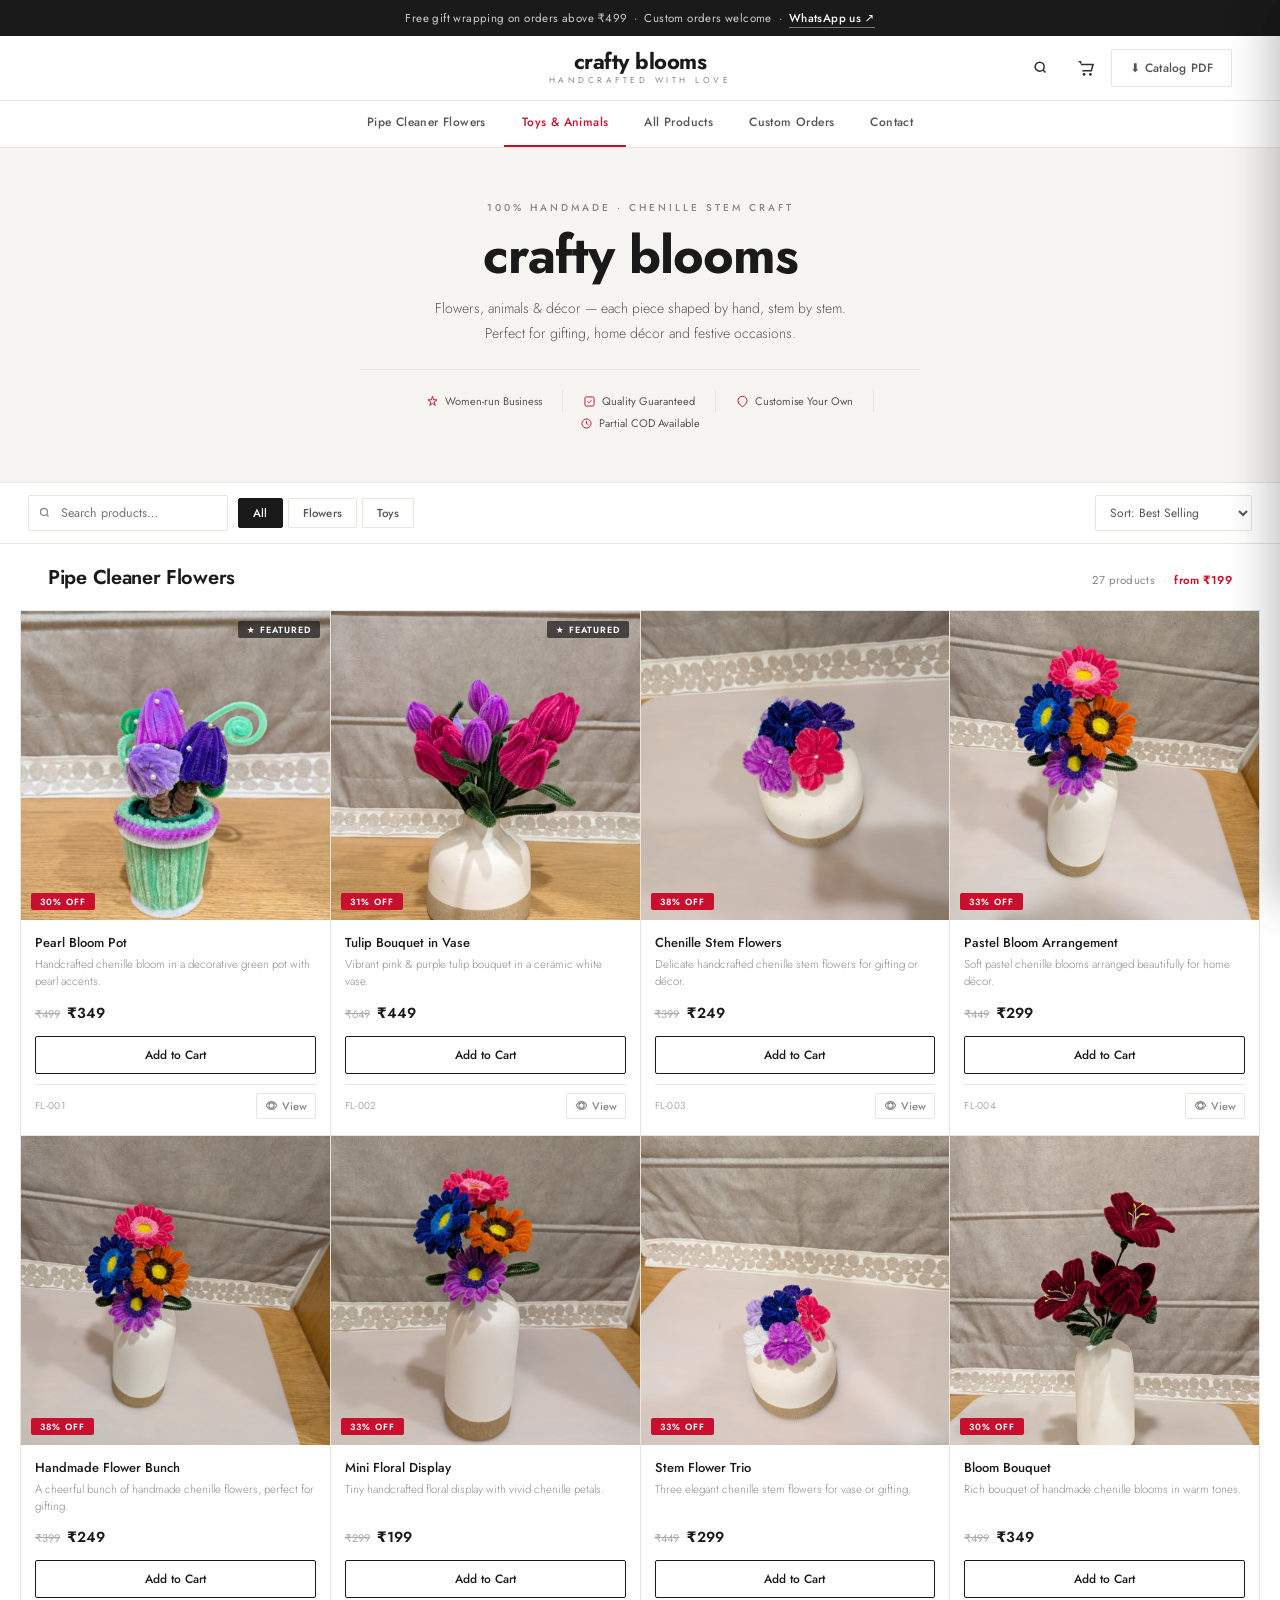
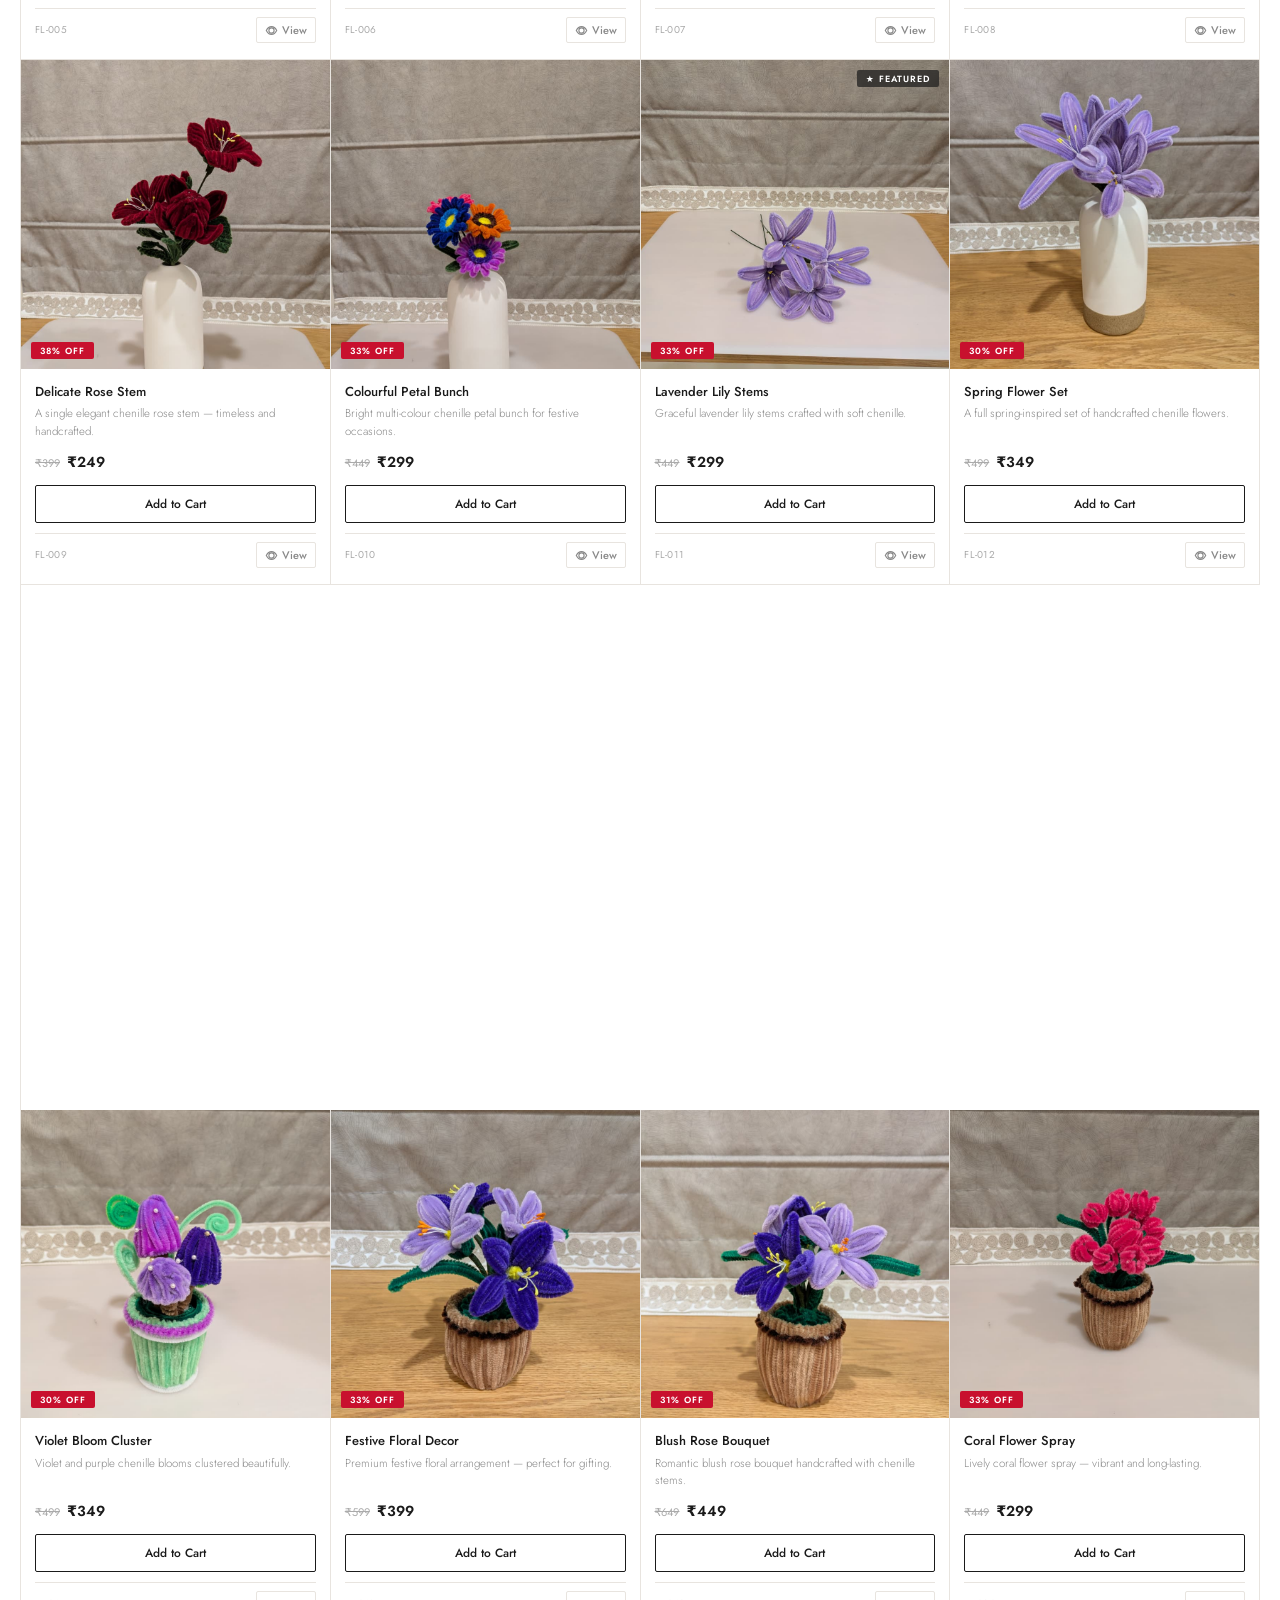
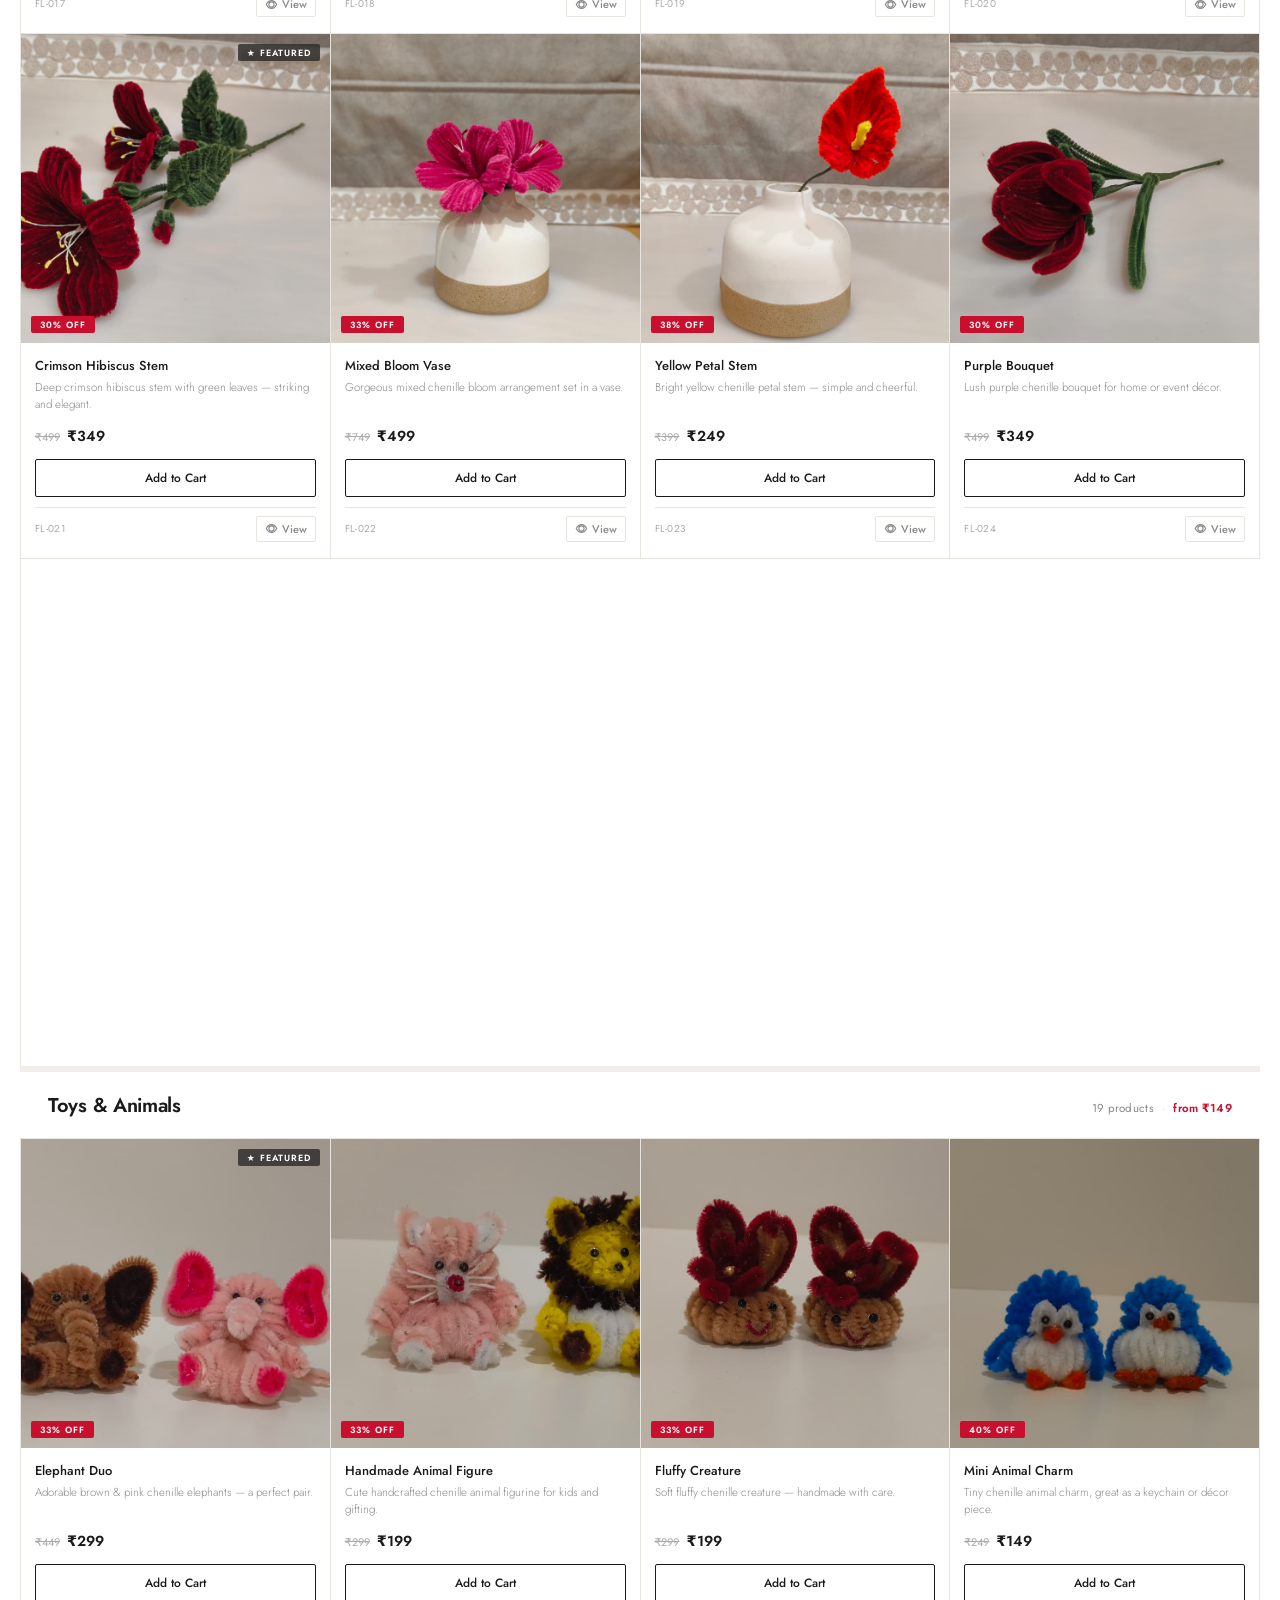
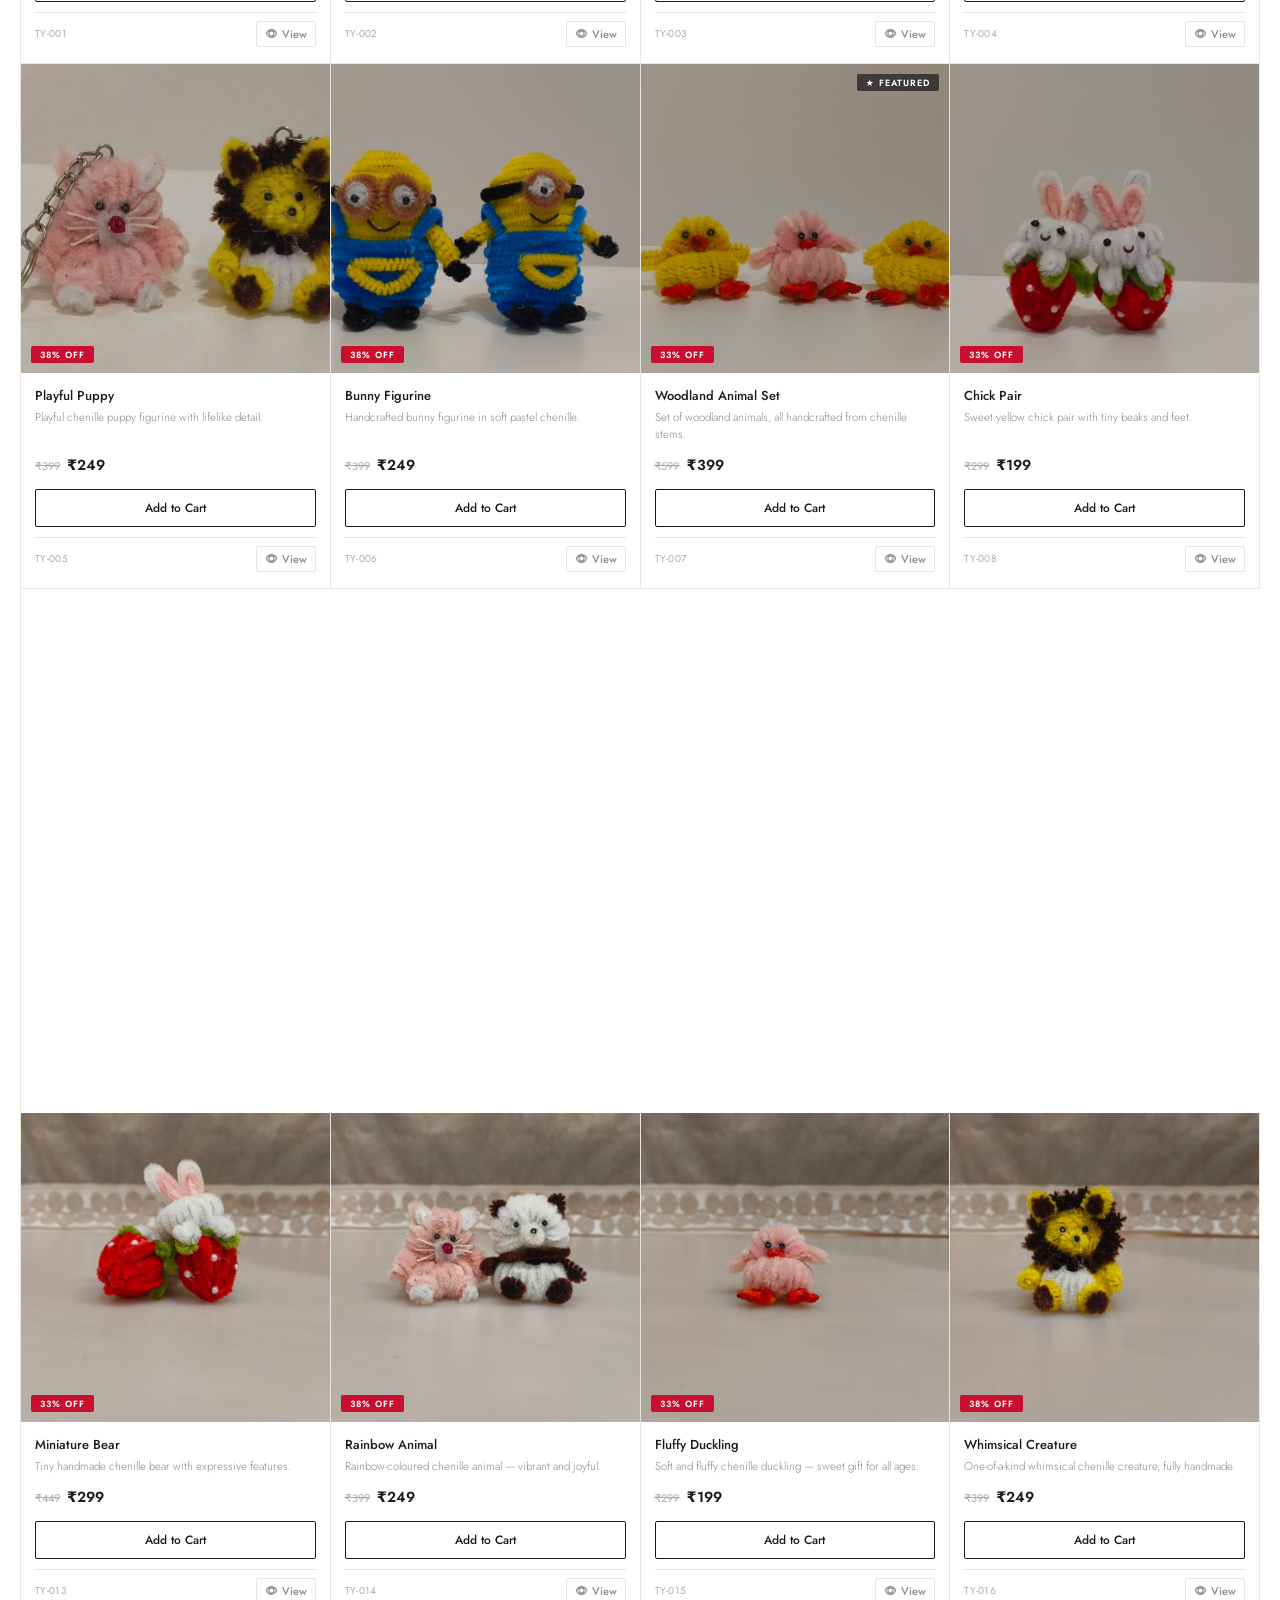
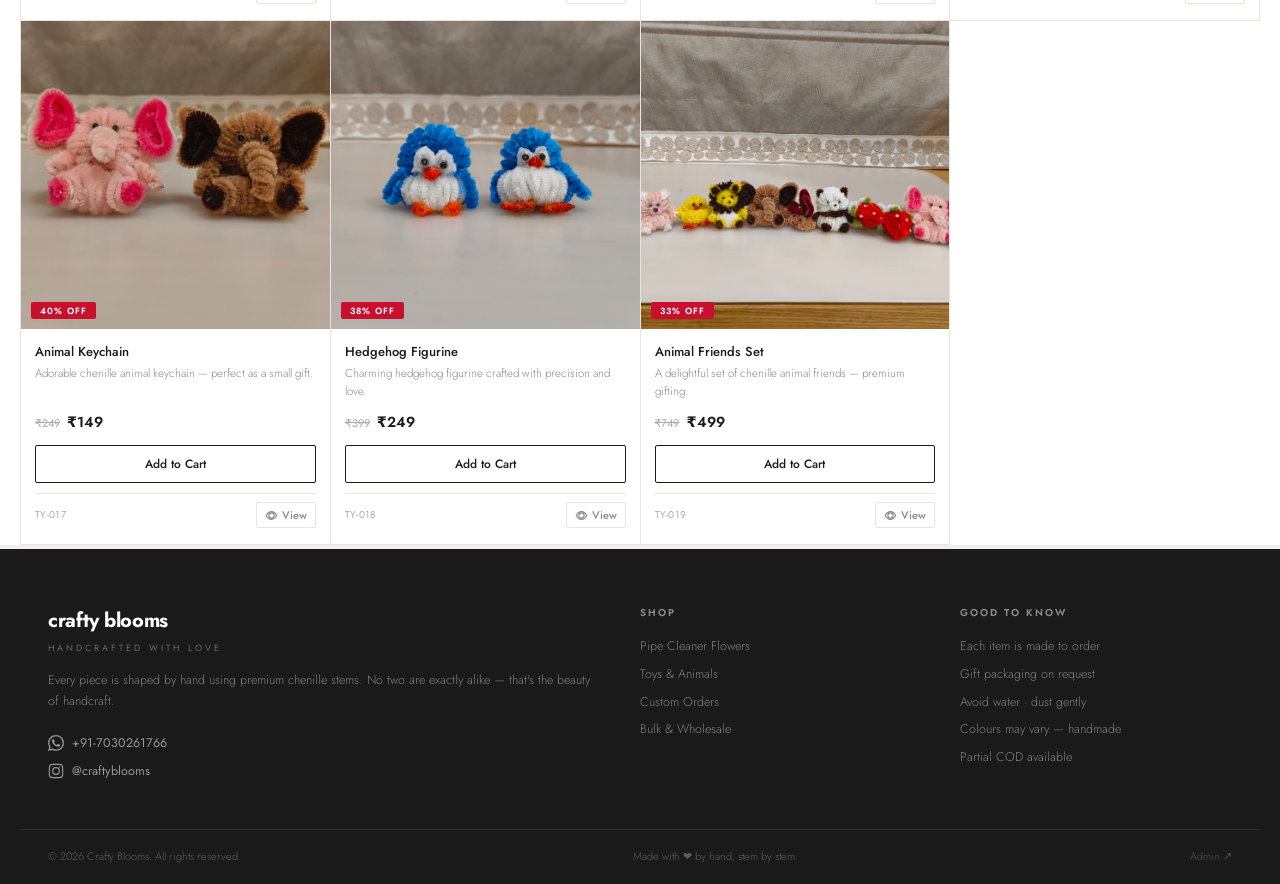
==== commit 9cfae3f1: "fix: replace test WA number with production +91-7030261766 across all links; add OG/Twitter meta + c" ====
--- a/index.html
+++ b/index.html
@@ -4,7 +4,21 @@
   <meta charset="UTF-8">
   <meta name="viewport" content="width=device-width, initial-scale=1.0">
   <title>Crafty Blooms — Handcrafted Chenille Stem Products</title>
-  <meta name="description" content="Handcrafted pipe cleaner and chenille stem flowers, toys and décor. Handmade with love.">
+  <meta name="description" content="Handcrafted pipe cleaner and chenille stem flowers, toys and animals. Shop unique handmade gifts at Crafty Blooms.">
+  <!-- Open Graph / Social -->
+  <meta property="og:type"        content="website">
+  <meta property="og:site_name"   content="Crafty Blooms">
+  <meta property="og:title"       content="Crafty Blooms — Handcrafted with Love">
+  <meta property="og:description" content="Unique handcrafted chenille stem flowers, toys & animals. Perfect for gifting. Shop at Crafty Blooms.">
+  <meta property="og:url"         content="https://swapnilk-dev-git.github.io/craftyblooms/">
+  <meta property="og:image"       content="https://swapnilk-dev-git.github.io/craftyblooms/Images/Flower.jpeg">
+  <!-- Twitter Card -->
+  <meta name="twitter:card"        content="summary_large_image">
+  <meta name="twitter:title"       content="Crafty Blooms — Handcrafted with Love">
+  <meta name="twitter:description" content="Unique handcrafted chenille stem flowers, toys & animals. Perfect for gifting.">
+  <meta name="twitter:image"       content="https://swapnilk-dev-git.github.io/craftyblooms/Images/Flower.jpeg">
+  <!-- Canonical -->
+  <link rel="canonical" href="https://swapnilk-dev-git.github.io/craftyblooms/">
   <link rel="preconnect" href="https://fonts.googleapis.com">
   <link rel="preconnect" href="https://fonts.gstatic.com" crossorigin>
   <link href="https://fonts.googleapis.com/css2?family=Jost:wght@300;400;500;600;700&display=swap" rel="stylesheet">
@@ -15,7 +29,7 @@
 <!-- ══ ANNOUNCEMENT BAR ══════════════════════════════════════ -->
 <div class="announce-bar">
   Free gift wrapping on orders above ₹499 &nbsp;·&nbsp; Custom orders welcome &nbsp;·&nbsp;
-  <a href="https://wa.me/918951436242" target="_blank">WhatsApp us ↗</a>
+  <a href="https://wa.me/917030261766" target="_blank">WhatsApp us ↗</a>
 </div>
 
 <!-- ══ SITE HEADER ═══════════════════════════════════════════ -->
@@ -61,8 +75,8 @@
       <a class="nav-link nav-link--active" href="#section-flowers" onclick="setFilter('flowers')">Pipe Cleaner Flowers</a>
       <a class="nav-link" href="#section-toys"    onclick="setFilter('toys')">Toys &amp; Animals</a>
       <a class="nav-link" href="#top"             onclick="setFilter('all')">All Products</a>
-      <a class="nav-link" href="https://wa.me/918951436242?text=Hi! I'd like to place a custom order." target="_blank">Custom Orders</a>
-      <a class="nav-link" href="https://wa.me/918951436242" target="_blank">Contact</a>
+      <a class="nav-link" href="https://wa.me/917030261766?text=Hi! I'd like to place a custom order." target="_blank">Custom Orders</a>
+      <a class="nav-link" href="https://wa.me/917030261766" target="_blank">Contact</a>
     </div>
   </nav>
 
@@ -174,7 +188,7 @@
       <div class="footer-tagline">handcrafted with love</div>
       <p class="footer-desc">Every piece is shaped by hand using premium chenille stems. No two are exactly alike — that's the beauty of handcraft.</p>
       <div class="footer-socials">
-        <a class="footer-social" href="https://wa.me/918951436242" target="_blank">
+        <a class="footer-social" href="https://wa.me/917030261766" target="_blank">
           <svg viewBox="0 0 24 24" fill="currentColor" width="16" height="16"><path d="M17.472 14.382c-.297-.149-1.758-.867-2.03-.967-.273-.099-.471-.148-.67.15-.197.297-.767.966-.94 1.164-.173.199-.347.223-.644.075-.297-.15-1.255-.463-2.39-1.475-.883-.788-1.48-1.761-1.653-2.059-.173-.297-.018-.458.13-.606.134-.133.298-.347.446-.52.149-.174.198-.298.298-.497.099-.198.05-.371-.025-.52-.075-.149-.669-1.612-.916-2.207-.242-.579-.487-.5-.669-.51-.173-.008-.371-.01-.57-.01-.198 0-.52.074-.792.372-.272.297-1.04 1.016-1.04 2.479 0 1.462 1.065 2.875 1.213 3.074.149.198 2.096 3.2 5.077 4.487.709.306 1.262.489 1.694.625.712.227 1.36.195 1.871.118.571-.085 1.758-.719 2.006-1.413.248-.694.248-1.289.173-1.413-.074-.124-.272-.198-.57-.347m-5.421 7.403h-.004a9.87 9.87 0 01-5.031-1.378l-.361-.214-3.741.982.998-3.648-.235-.374a9.86 9.86 0 01-1.51-5.26c.001-5.45 4.436-9.884 9.888-9.884 2.64 0 5.122 1.03 6.988 2.898a9.825 9.825 0 012.893 6.994c-.003 5.45-4.437 9.884-9.885 9.884m8.413-18.297A11.815 11.815 0 0012.05 0C5.495 0 .16 5.335.157 11.892c0 2.096.547 4.142 1.588 5.945L.057 24l6.305-1.654a11.882 11.882 0 005.683 1.448h.005c6.554 0 11.89-5.335 11.893-11.893a11.821 11.821 0 00-3.48-8.413z"/></svg>
           +91-7030261766
         </a>
@@ -190,8 +204,8 @@
       <ul class="footer-col__list">
         <li><a href="#section-flowers" onclick="setFilter('flowers')">Pipe Cleaner Flowers</a></li>
         <li><a href="#section-toys" onclick="setFilter('toys')">Toys &amp; Animals</a></li>
-        <li><a href="https://wa.me/918951436242?text=Custom order" target="_blank">Custom Orders</a></li>
-        <li><a href="https://wa.me/918951436242?text=Bulk pricing" target="_blank">Bulk &amp; Wholesale</a></li>
+        <li><a href="https://wa.me/917030261766?text=Custom order" target="_blank">Custom Orders</a></li>
+        <li><a href="https://wa.me/917030261766?text=Bulk pricing" target="_blank">Bulk &amp; Wholesale</a></li>
       </ul>
     </div>
 
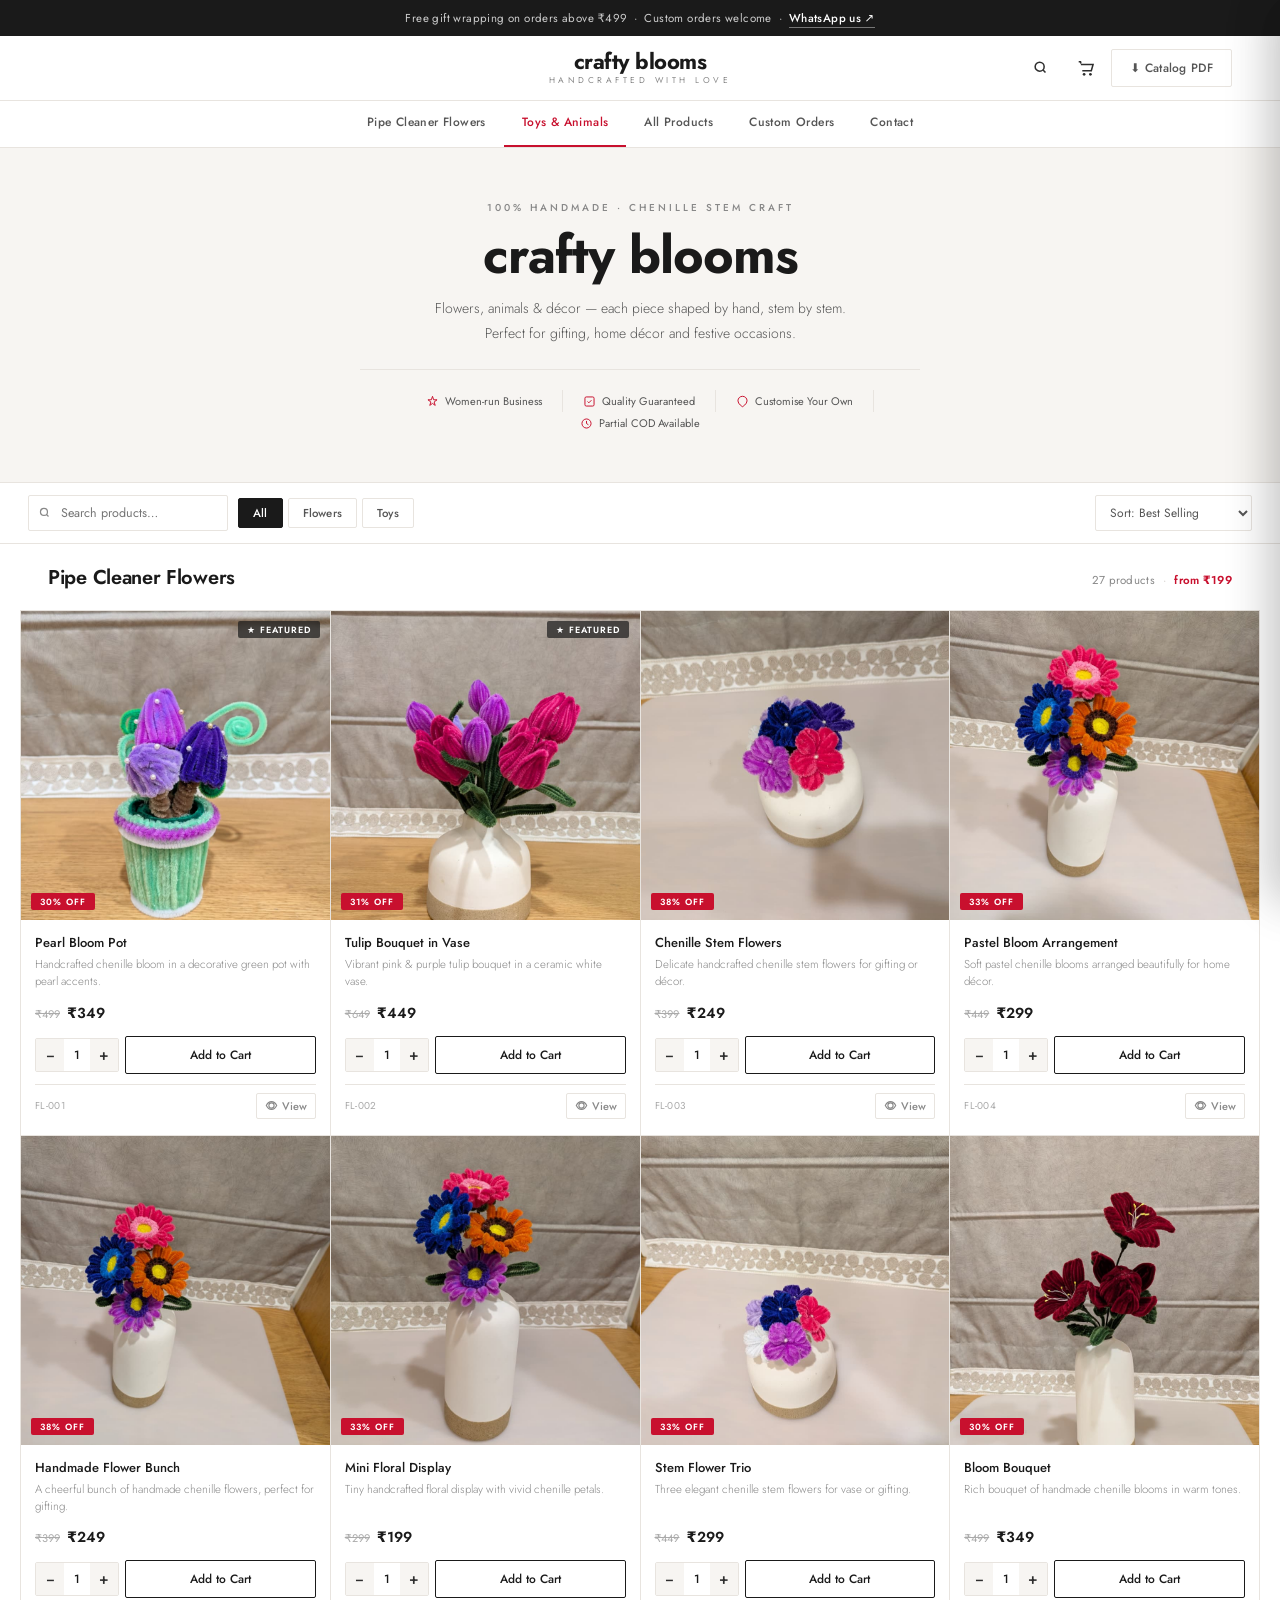
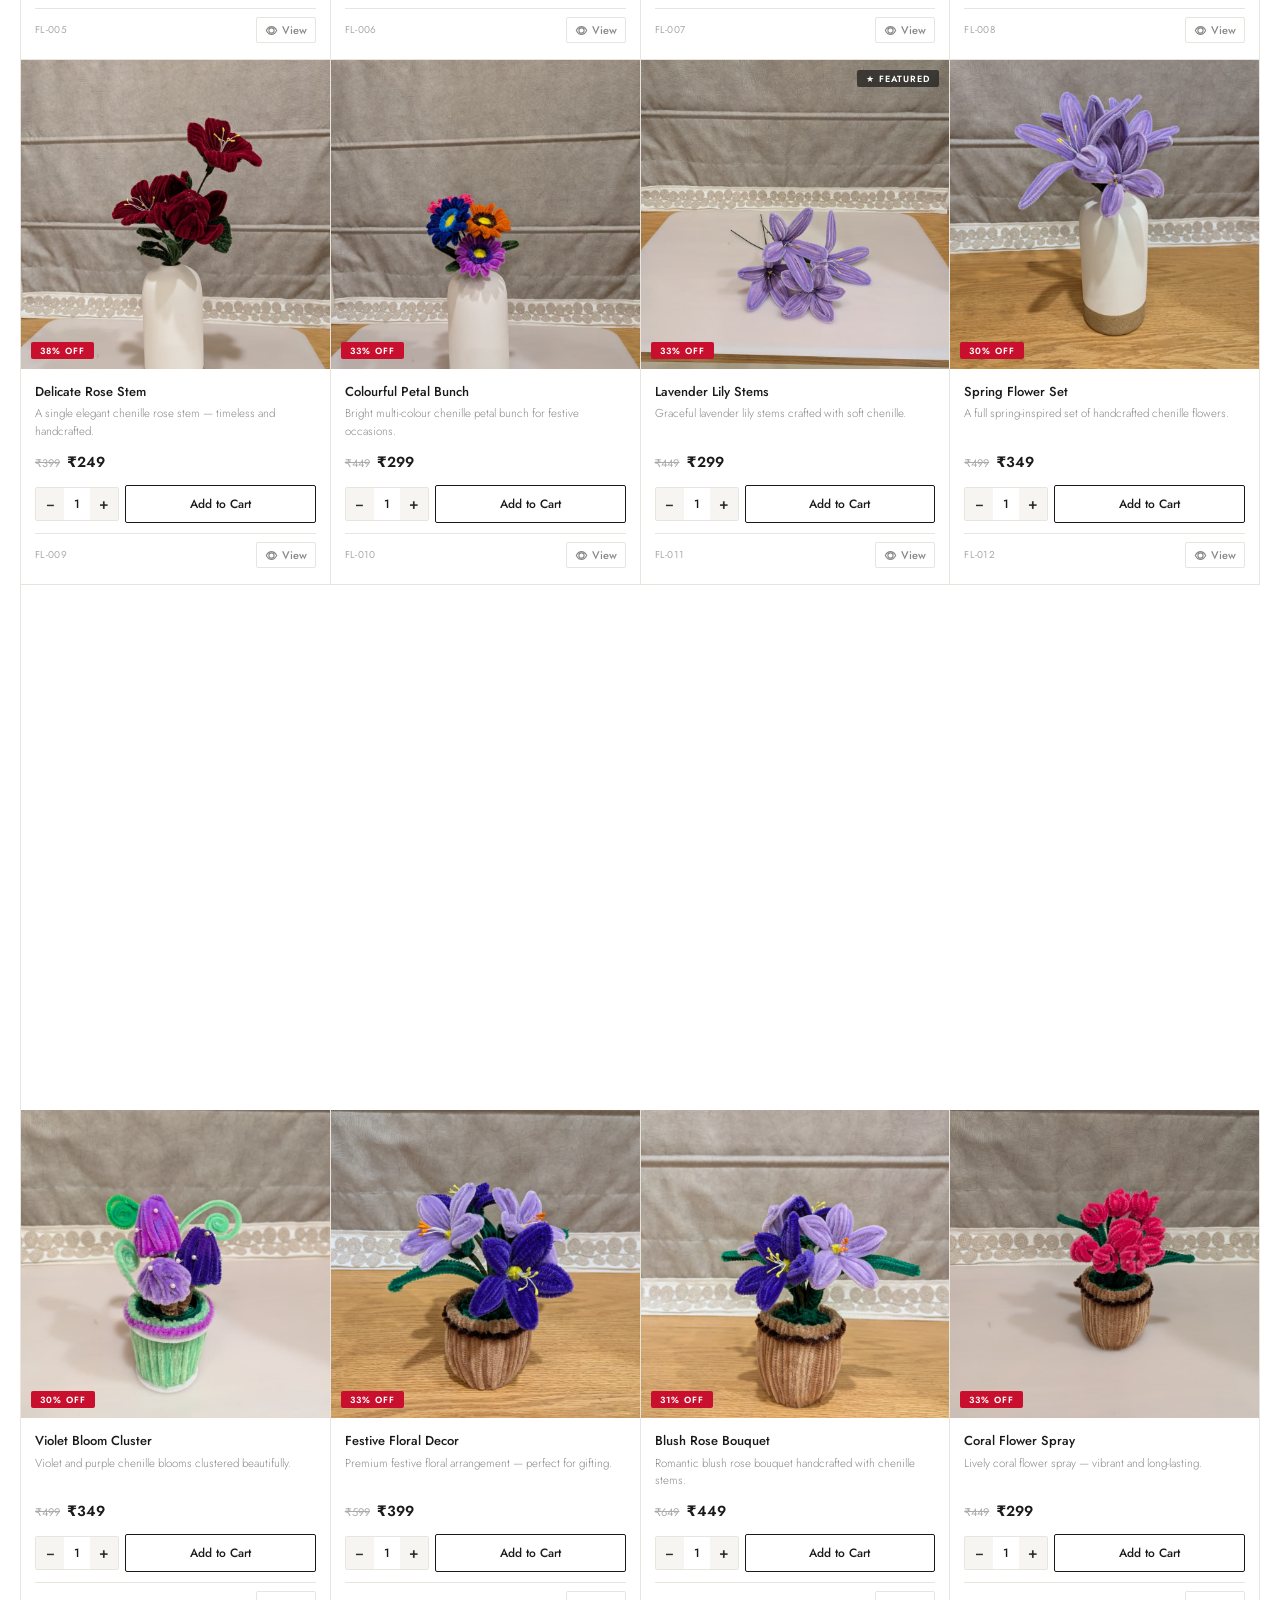
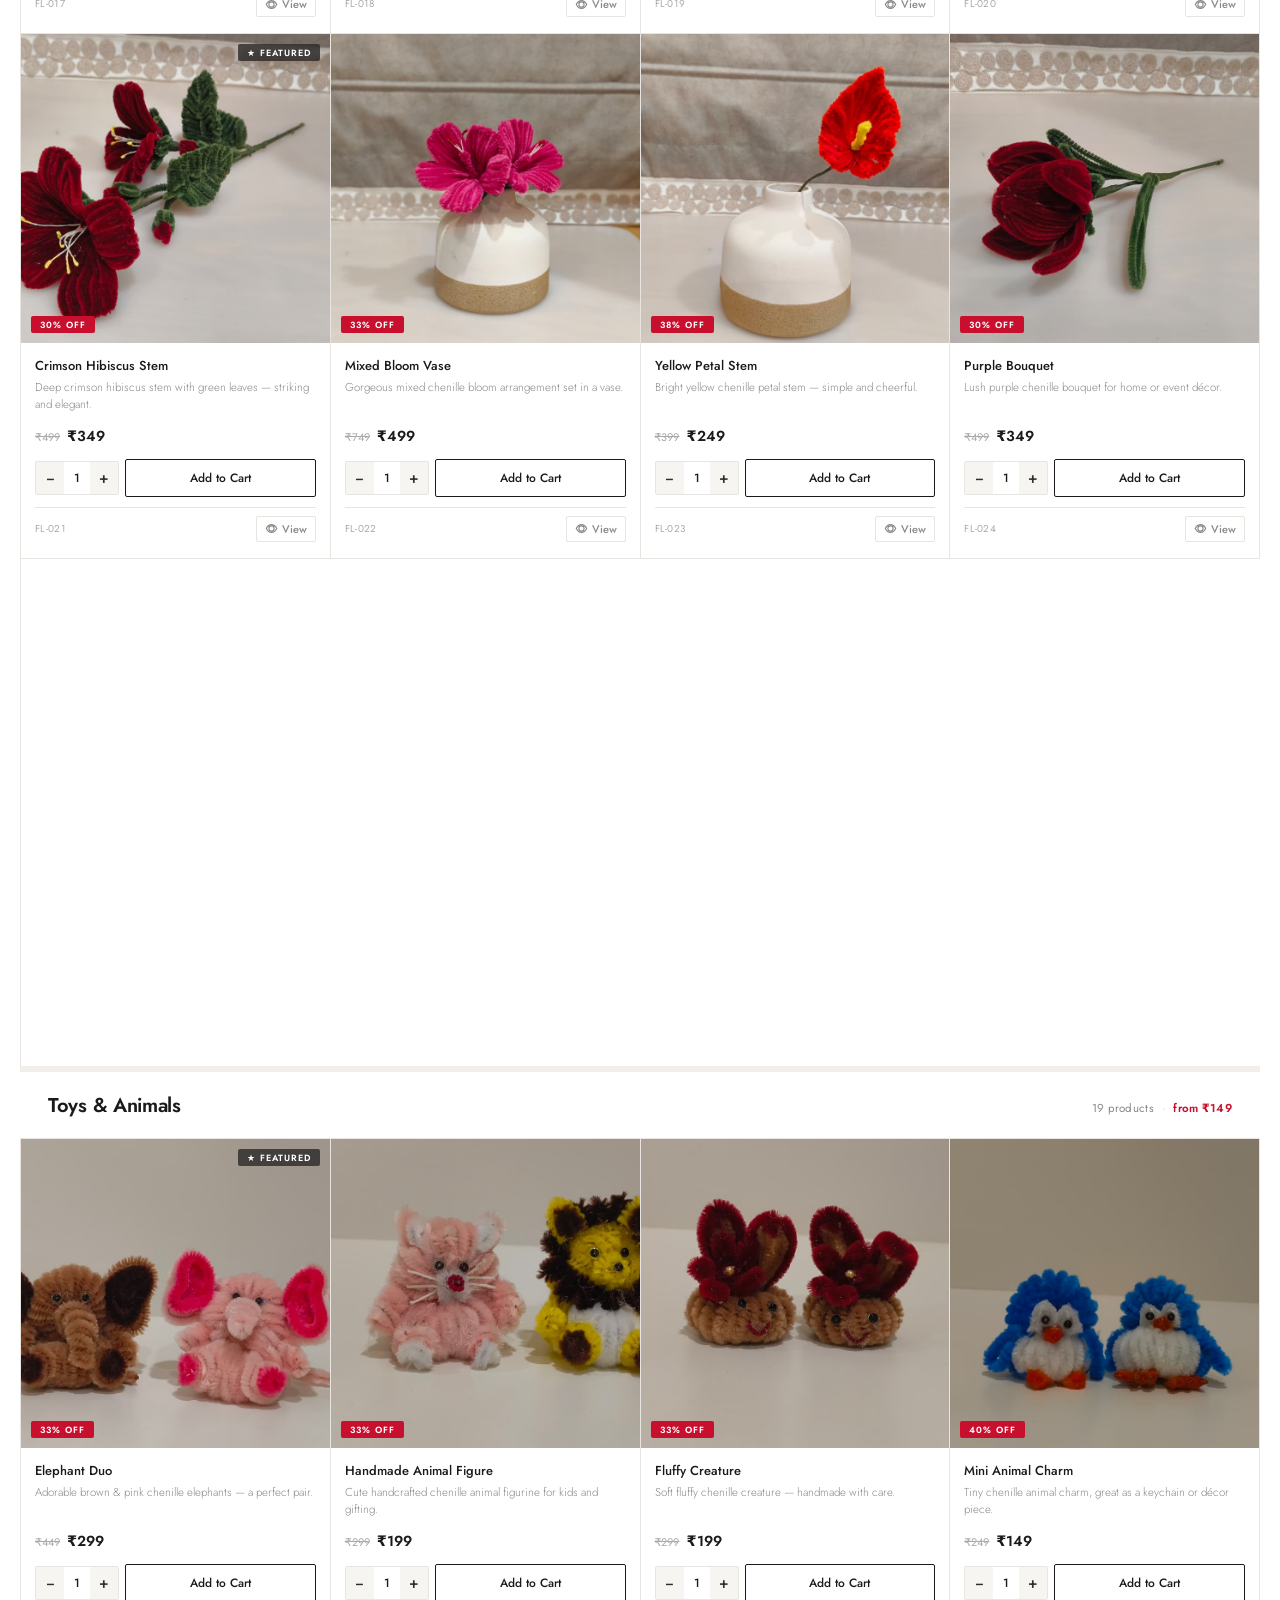
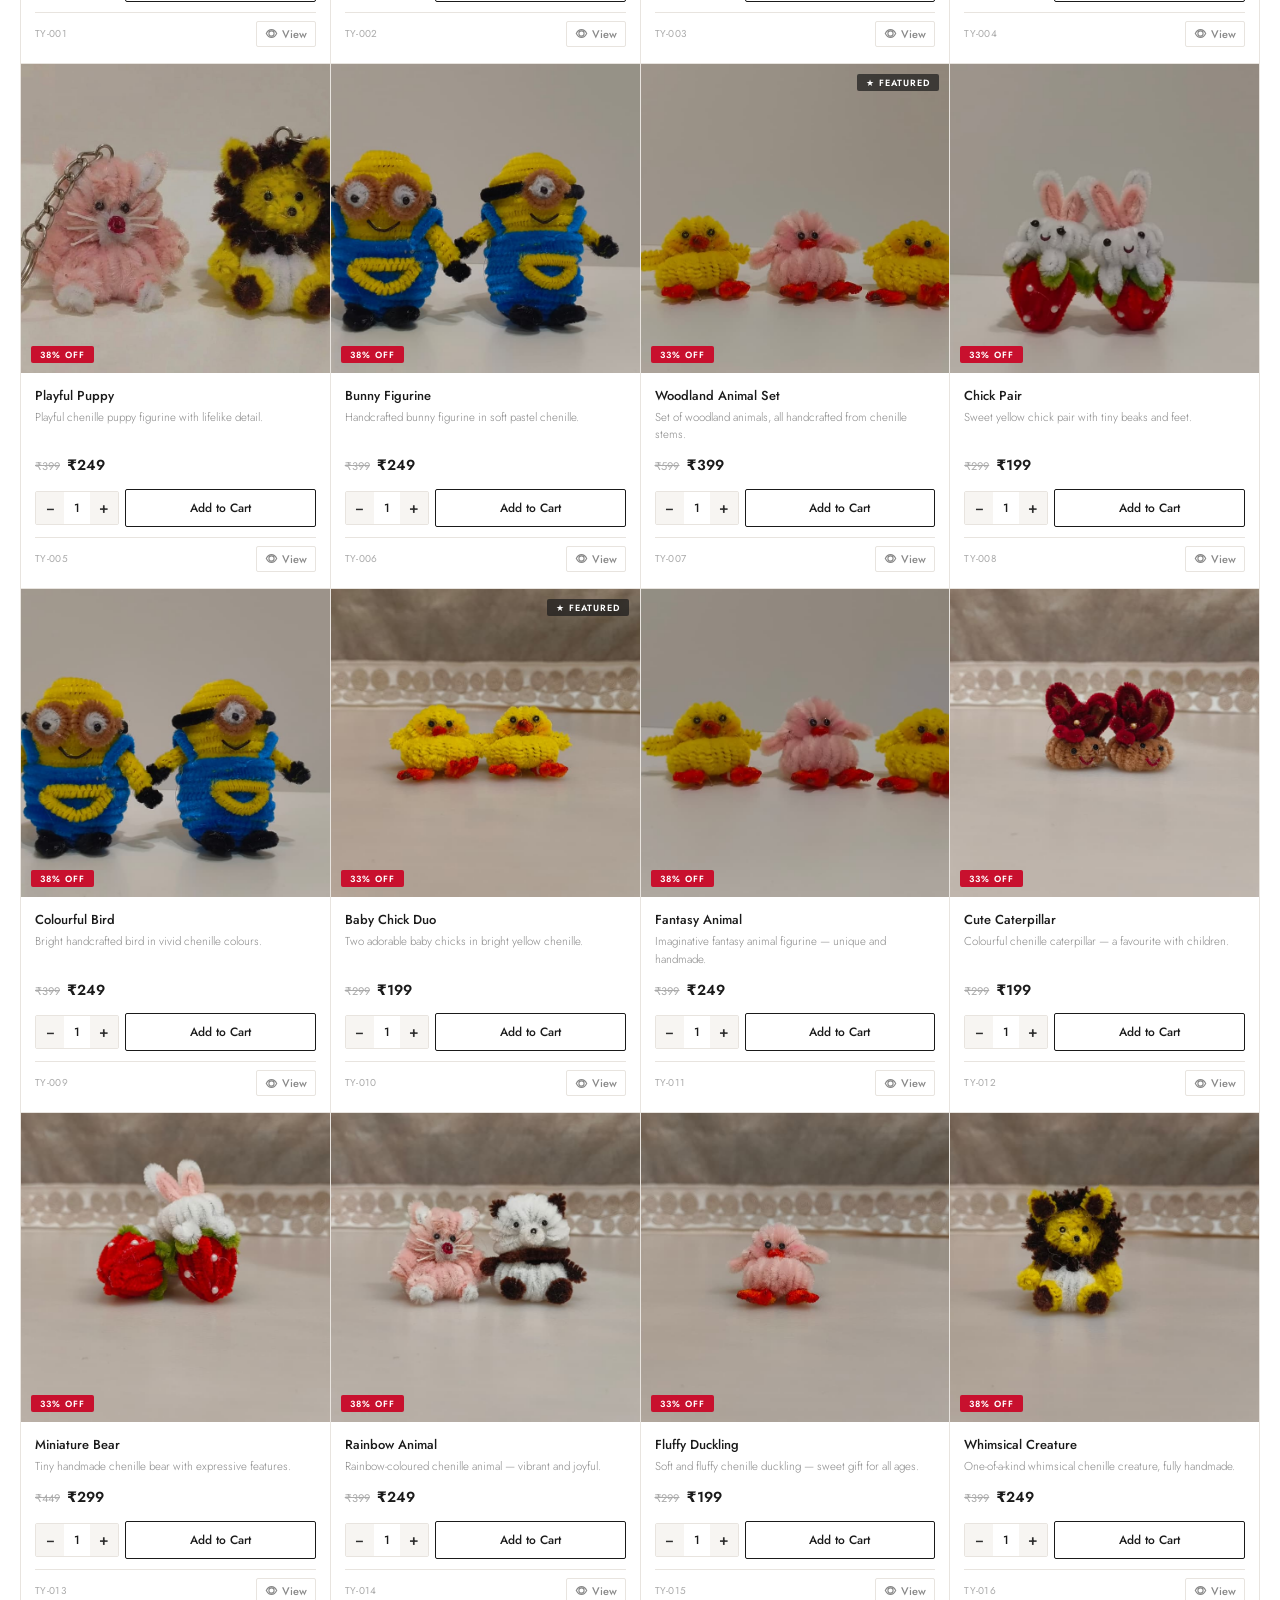
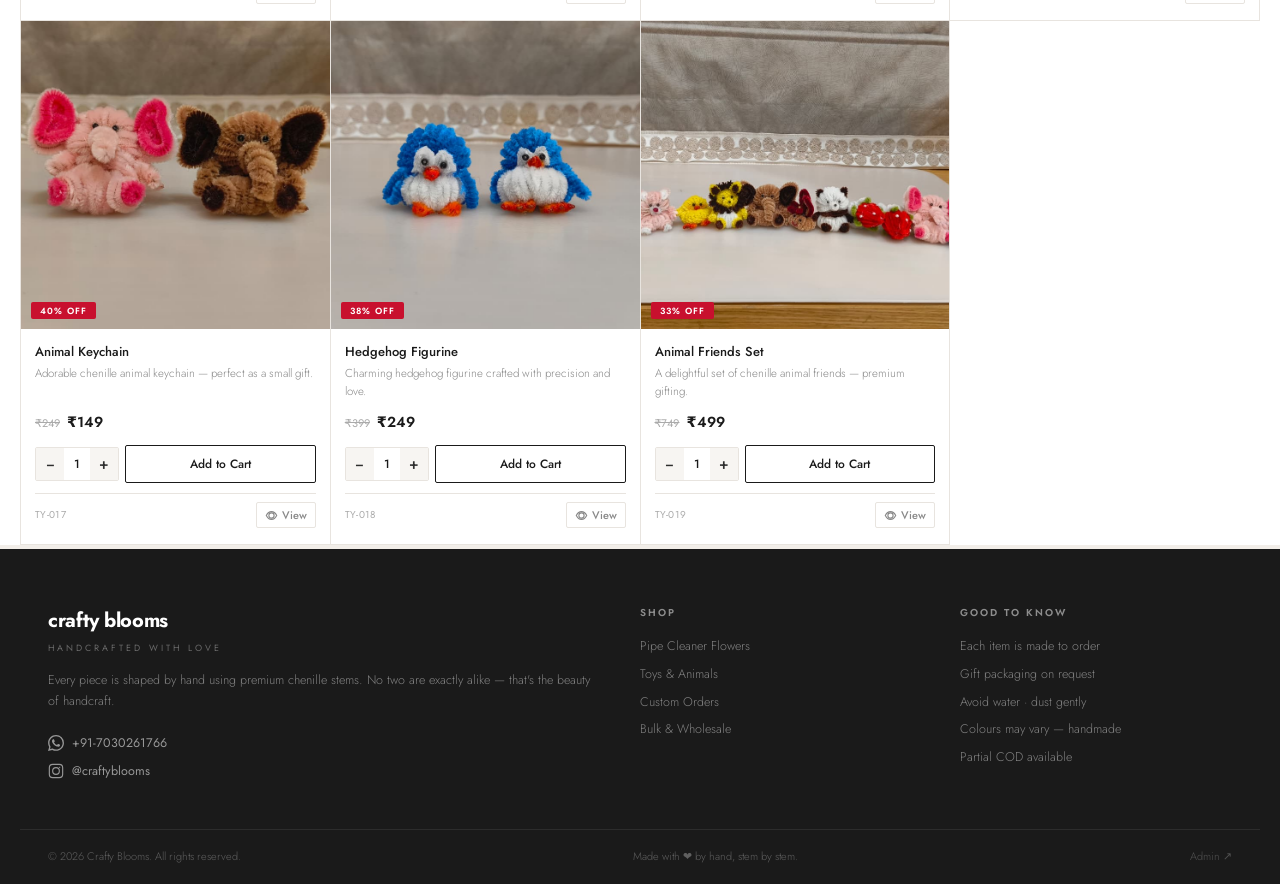
==== commit 7b71297c: "fix(e2e): fix all 8 audit bugs — search crash guard, alert→toast, empty-image fallback, nav/pill syn" ====
--- a/index.html
+++ b/index.html
@@ -83,7 +83,7 @@
   <div class="mobile-search" id="mobile-search" style="display:none;">
     <div class="search-input-wrap">
       <svg viewBox="0 0 20 20" fill="none" stroke="currentColor" stroke-width="1.7" width="15" height="15"><circle cx="8.5" cy="8.5" r="5"/><path d="M15 15l-3-3"/></svg>
-      <input type="search" id="search-input-mobile" placeholder="Search products…" oninput="onSearchInput(event)" autocomplete="off">
+      <input type="search" id="search-input-mobile" placeholder="Search products…" autocomplete="off">
     </div>
   </div>
 </header>
@@ -247,10 +247,17 @@
       <p class="qv-sku" id="qv-sku"></p>
       <div id="qv-price-row"></div>
       <p id="qv-desc"></p>
-      <button class="qv-atc-btn" onclick="qvAddToCart()">
-        <svg viewBox="0 0 20 20" fill="none" stroke="currentColor" stroke-width="1.7" width="16" height="16"><path d="M3 3h2l.4 2M7 13h10l2-7H5.4"/><circle cx="9" cy="17" r="1.5" fill="currentColor" stroke="none"/><circle cx="16" cy="17" r="1.5" fill="currentColor" stroke="none"/></svg>
-        Add to Cart
-      </button>
+      <div class="qv-qty-row">
+        <div class="card-qty-wrap">
+          <button class="card-qty-btn" onclick="qvQtyChange(-1)" aria-label="Decrease quantity">−</button>
+          <span class="card-qty-val" id="qv-qty-val">1</span>
+          <button class="card-qty-btn" onclick="qvQtyChange(1)" aria-label="Increase quantity">+</button>
+        </div>
+        <button class="qv-atc-btn" onclick="qvAddToCart()">
+          <svg viewBox="0 0 20 20" fill="none" stroke="currentColor" stroke-width="1.7" width="16" height="16"><path d="M3 3h2l.4 2M7 13h10l2-7H5.4"/><circle cx="9" cy="17" r="1.5" fill="currentColor" stroke="none"/><circle cx="16" cy="17" r="1.5" fill="currentColor" stroke="none"/></svg>
+          Add to Cart
+        </button>
+      </div>
       <div class="qv-trust">
         <span class="qv-trust-item">Handmade with Love</span>
         <span class="qv-trust-item">Custom Orders Welcome</span>
--- a/styles.css
+++ b/styles.css
@@ -944,6 +944,29 @@
 .product-card__cta:hover { background: var(--ink-900); color: #fff; }
 .product-card__cta.cart-btn--added { background: var(--ink-900); color: #fff; }
 
+/* ── CARD QTY STEPPER ── */
+.card-qty-row {
+  display: flex; align-items: center; gap: 6px; margin-top: 8px;
+}
+.card-qty-wrap {
+  display: flex; align-items: center; border: 1px solid var(--rule); border-radius: var(--r);
+  overflow: hidden; flex-shrink: 0;
+}
+.card-qty-btn {
+  width: 28px; height: 32px; background: var(--bg-soft); border: none;
+  font-size: 15px; font-weight: 500; color: var(--ink-700); cursor: pointer;
+  transition: background var(--ease); display: flex; align-items: center; justify-content: center;
+  font-family: var(--font);
+}
+.card-qty-btn:hover { background: var(--rule); }
+.card-qty-val {
+  min-width: 26px; text-align: center; font-size: 12px; font-weight: 500; color: var(--ink-900);
+  user-select: none; line-height: 32px;
+}
+.product-card__cta--inline {
+  flex: 1; margin-top: 0; display: block;
+}
+
 /* ── QUICK VIEW BUTTON on card (replaces WA) ── */
 .card-qv-btn {
   display: inline-flex; align-items: center; gap: 4px;
@@ -954,13 +977,21 @@
 }
 .card-qv-btn:hover { color: var(--ink-900); border-color: var(--ink-500); }
 
-/* ── QUICK VIEW Add to Cart button ── */
+/* ── QUICK VIEW qty row + Add to Cart button ── */
+.qv-qty-row {
+  display: flex; align-items: stretch; gap: 8px; margin-top: 6px;
+}
+.qv-qty-row .card-qty-wrap {
+  flex-shrink: 0;
+}
+.qv-qty-row .card-qty-btn { width: 34px; height: 44px; font-size: 16px; }
+.qv-qty-row .card-qty-val { min-width: 32px; line-height: 44px; }
 .qv-atc-btn {
   display: flex; align-items: center; justify-content: center; gap: 8px;
   padding: 13px 20px; background: var(--ink-900); color: #fff;
   font-size: 13px; font-weight: 500; border-radius: var(--r);
-  margin-top: 6px; transition: background var(--ease); font-family: var(--font);
-  cursor: pointer; border: none; width: 100%;
+  transition: background var(--ease); font-family: var(--font);
+  cursor: pointer; border: none; flex: 1;
 }
 .qv-atc-btn:hover { background: var(--ink-700); }
 
